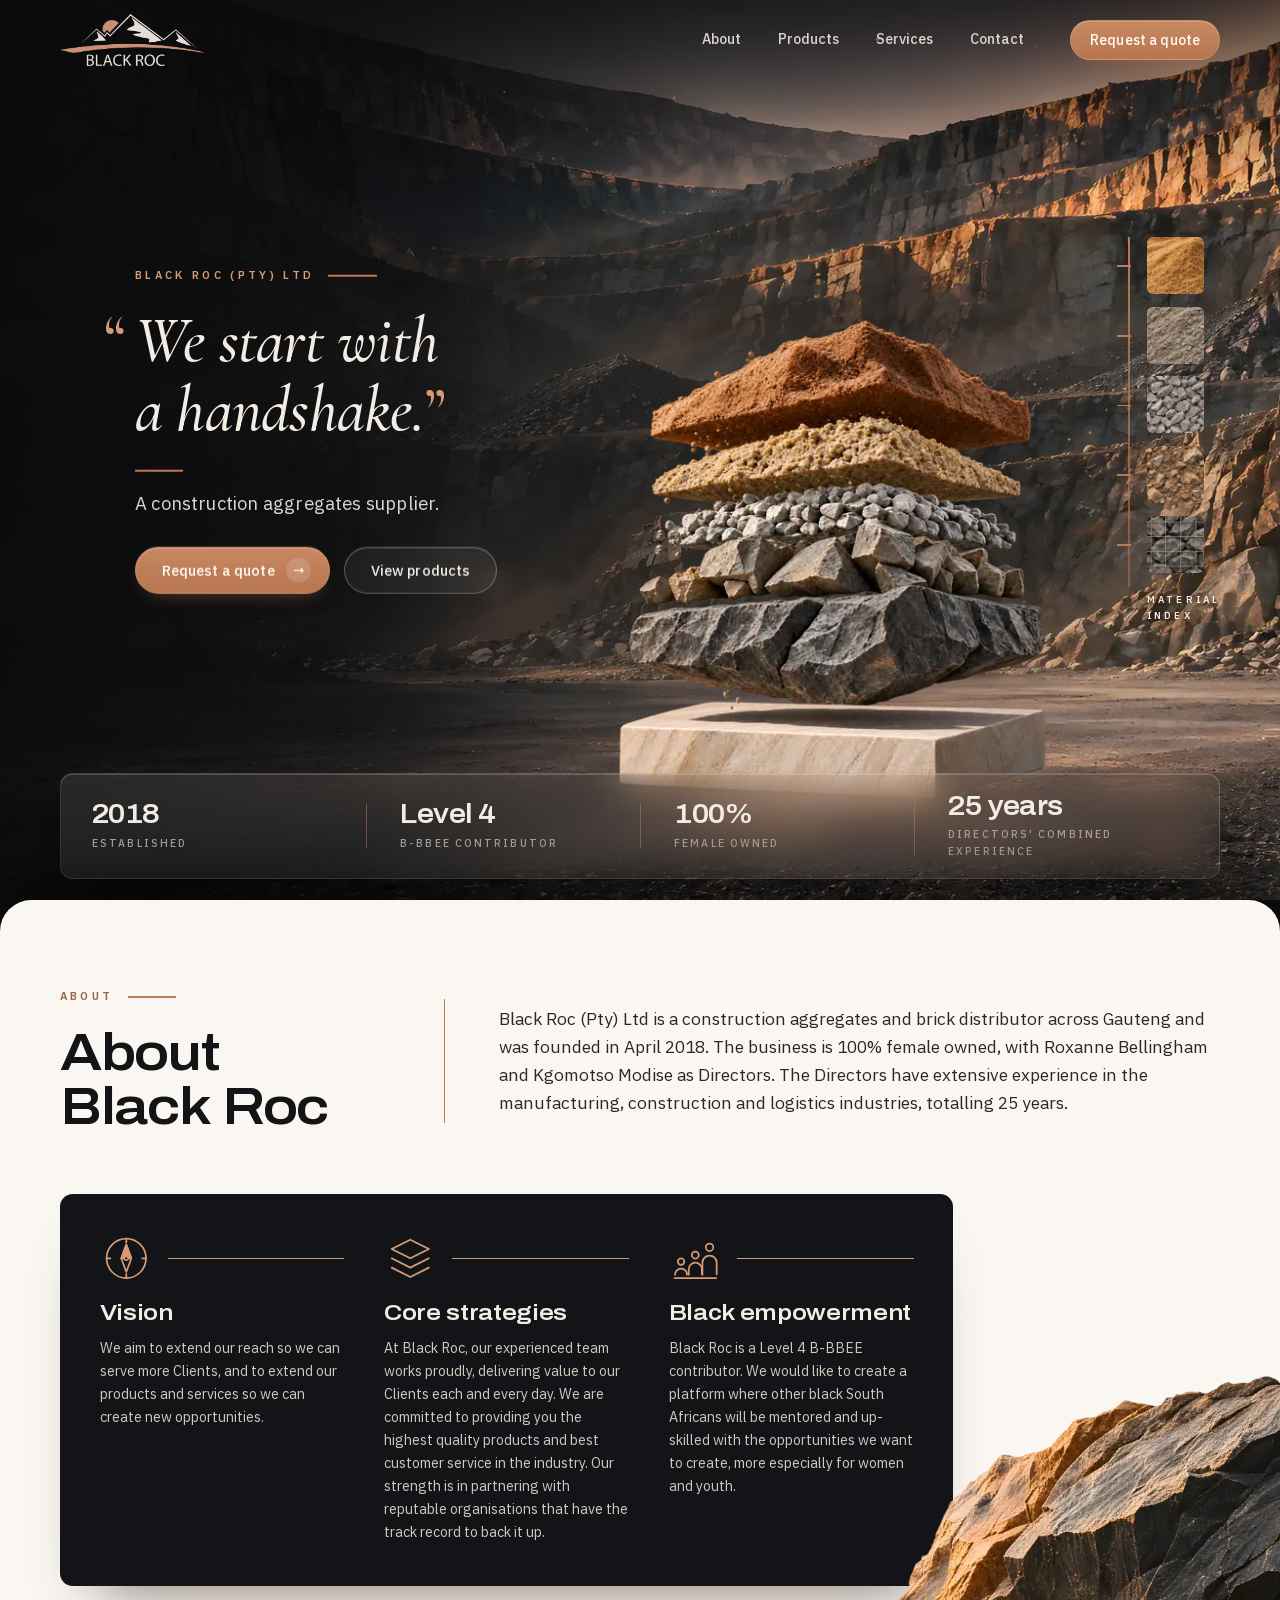
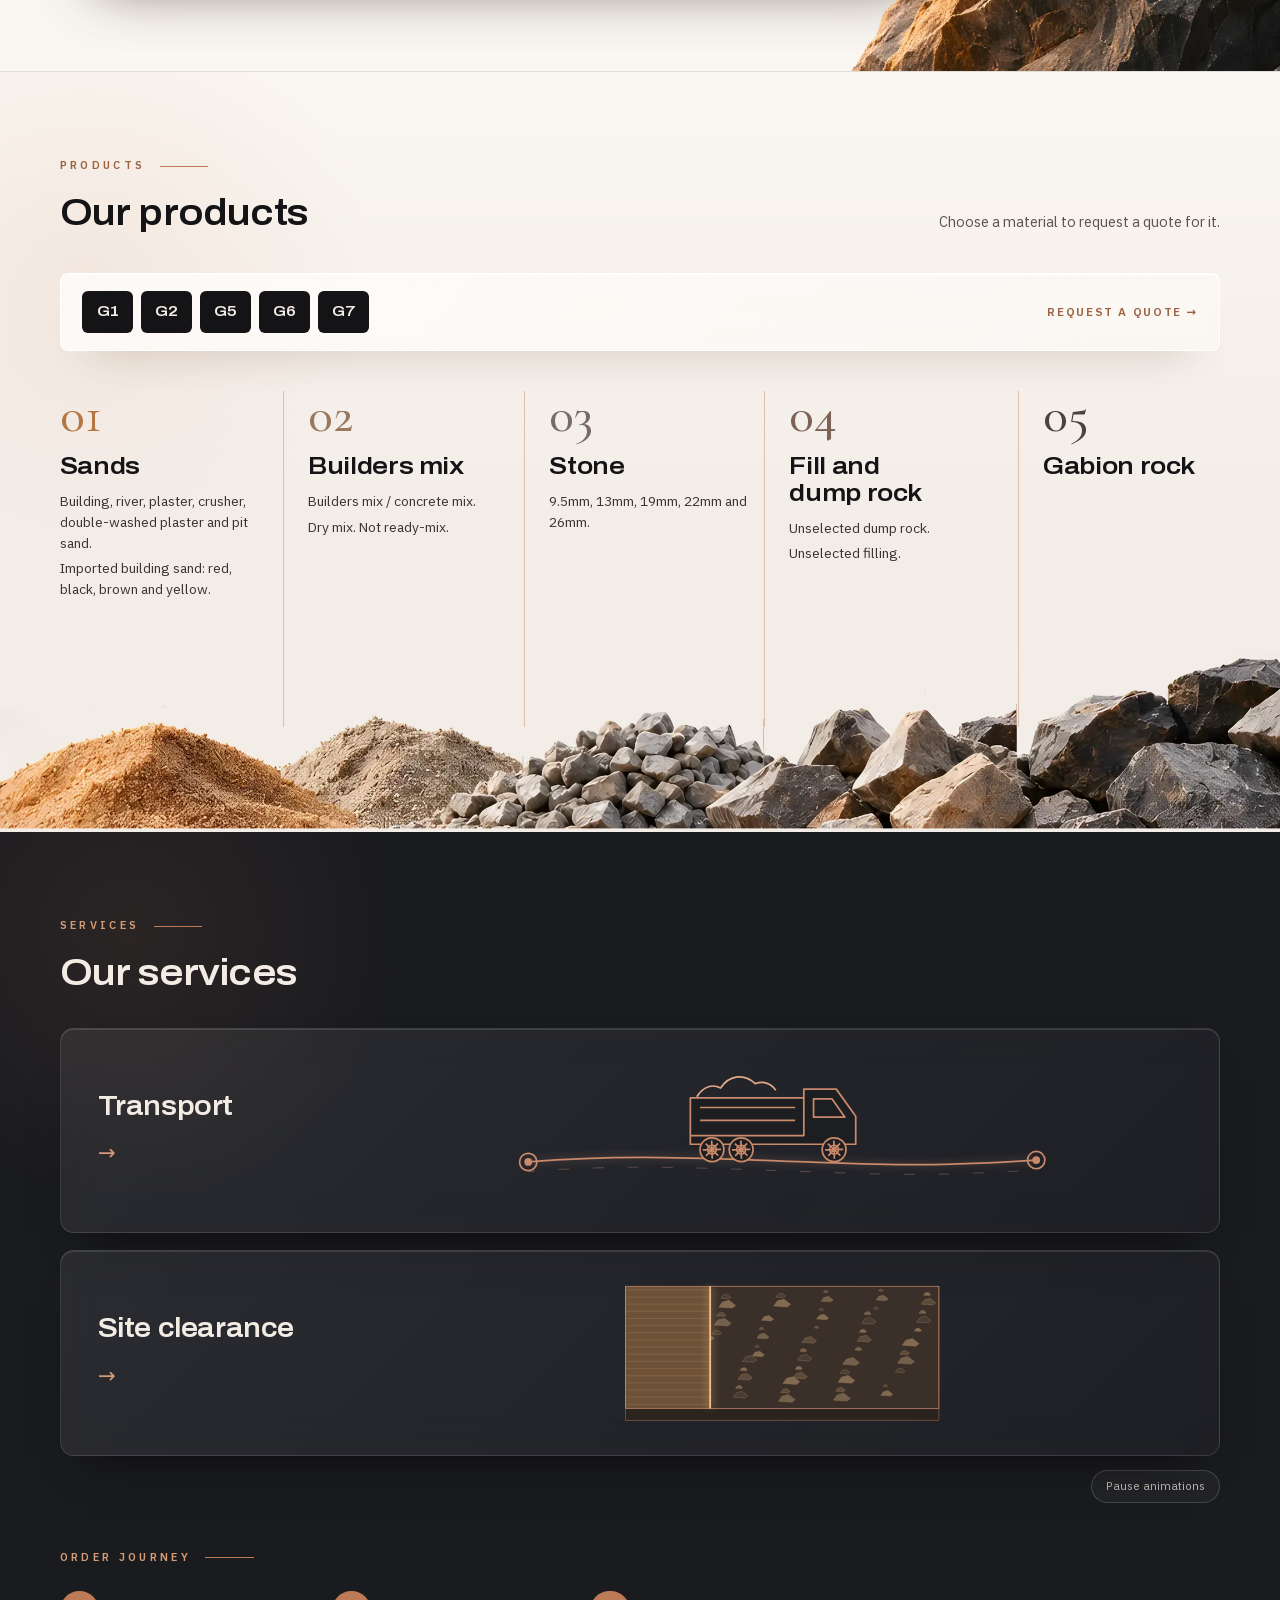
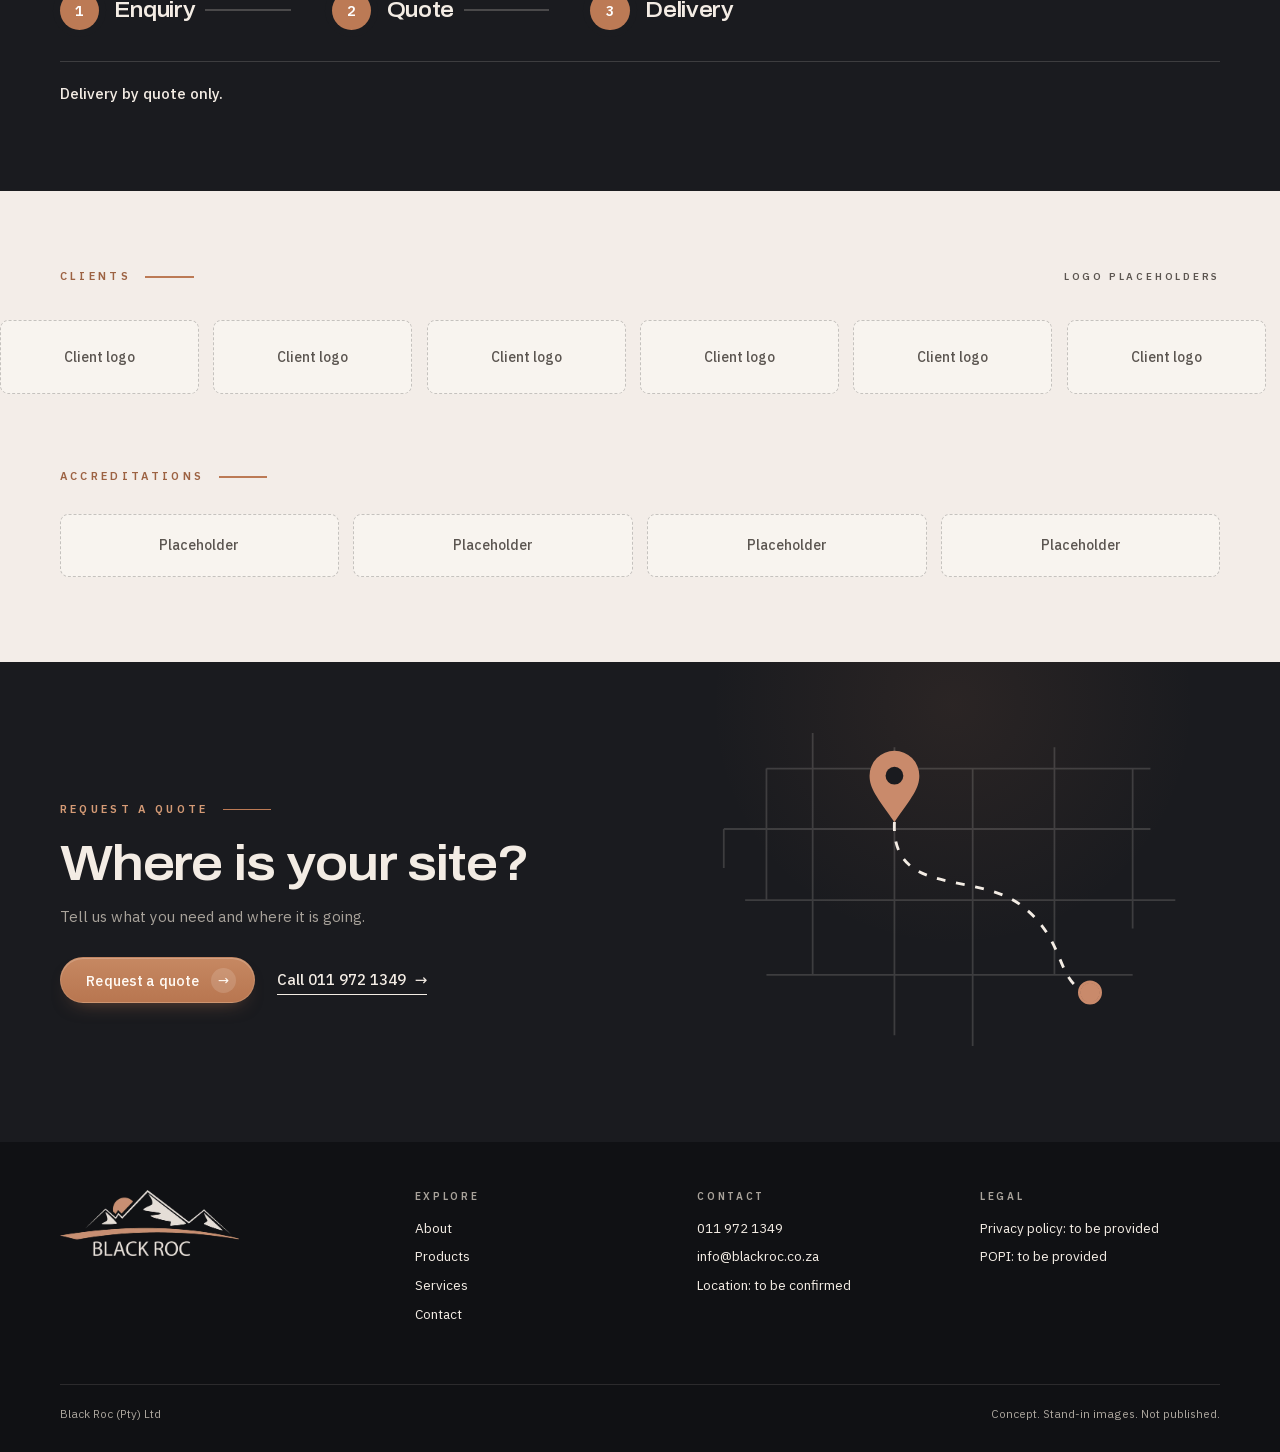
==== index.html @ d9e3c63e "Larger About rock on desktop, clear of the text; site clearance drawing sits level Co-Authored-By: C" ====
<!doctype html>
<html lang="en">
<head>
<meta charset="utf-8">
<meta name="viewport" content="width=device-width,initial-scale=1,viewport-fit=cover">
<meta name="robots" content="noindex, nofollow">
<meta name="theme-color" content="#131316">
<title>Black Roc | A construction aggregates supplier</title>
<meta name="description" content="Black Roc (Pty) Ltd is a construction aggregates and brick distributor across Gauteng: sands, builders mix, stone, fill, dump rock and gabion rock, with transport and site clearance.">
<link rel="icon" href="assets/logo/blackroc-logo.png">
<link rel="preload" href="assets/fonts/archivo-normal-latin.woff2" as="font" type="font/woff2" crossorigin><link rel="preload" href="assets/fonts/ibm-plex-sans-normal-latin.woff2" as="font" type="font/woff2" crossorigin><link rel="preload" href="assets/fonts/cormorant-garamond-italic-latin.woff2" as="font" type="font/woff2" crossorigin>
<script>if(/[?&]theme=light/.test(location.search))document.documentElement.classList.add("light");document.documentElement.classList.add("about-inv")</script>
<link rel="stylesheet" href="css/site.css?v=36">
</head>
<body>
<a class="skip" href="#main">Skip to content</a>
<header class="head">
  <a class="logo" href="index.html" aria-label="Black Roc, home"><img src="assets/logo/blackroc-logo-light-480.webp" alt="Black Roc" width="480" height="175"></a>
  <nav aria-label="Main">
    <a href="index.html#about">About</a><a href="index.html#products">Products</a><a href="index.html#services">Services</a><a href="contact.html">Contact</a>
    <a class="btn copper" href="contact.html"><span>Request a quote</span></a>
  </nav>
  <button class="burger" aria-label="Menu" aria-expanded="false"><i></i><i></i><i></i></button>
</header>
<nav class="sheet" aria-label="Menu">
  <div><a class="big" href="index.html"><em>01</em>Home</a><a class="big" href="index.html#about"><em>02</em>About</a><a class="big" href="index.html#products"><em>03</em>Products</a><a class="big" href="index.html#services"><em>04</em>Services</a><a class="big" href="contact.html"><em>05</em>Contact</a></div>
  <p>Black Roc (Pty) Ltd<br>011 972 1349<br>info@blackroc.co.za</p>
</nav>
<div class="dock">
  <a class="btn line" href="tel:0119721349"><svg viewBox="0 0 24 24" fill="currentColor" aria-hidden="true"><path d="M6.6 10.8a15 15 0 0 0 6.6 6.6l2.2-2.2a1 1 0 0 1 1-.25c1.1.37 2.3.57 3.6.57a1 1 0 0 1 1 1V20a1 1 0 0 1-1 1A17 17 0 0 1 3 4a1 1 0 0 1 1-1h3.5a1 1 0 0 1 1 1c0 1.25.2 2.45.57 3.57a1 1 0 0 1-.25 1z"/></svg><span>011 972 1349</span></a>
  <a class="btn copper" href="contact.html"><span>Request a quote</span></a>
</div>

<main id="main">
<section class="hero" id="top">
  <div class="stage"><div class="floor"></div></div><div class="beam"></div><canvas id="dust" aria-hidden="true"></canvas><div class="cover" aria-hidden="true"></div>
  <div class="copy">
    <div class="eyebrow">Black Roc (Pty) Ltd</div>
    <blockquote class="quote-line"><span class="q open" aria-hidden="true">“</span><span class="l"><span><span class="m-q" hidden>“</span>We start with</span></span><span class="l"><span>a handshake.<span class="q">”</span></span></span></blockquote>
    <div class="rule"></div>
    <h1>A construction aggregates supplier.</h1>
    <div class="cta"><a class="btn copper" href="contact.html"><span>Request a quote</span><span class="ar" aria-hidden="true">→</span></a><a class="btn line" href="#products"><span>View products</span></a></div>
  </div>
  <div class="art stk2" id="art" role="group" aria-label="Material stack (illustrative): hover or tap a layer">
    <img class="piece" data-k="1" src="assets/h2/01-sands.webp" srcset="assets/h2/01-sands-480.webp 480w, assets/h2/01-sands-720.webp 720w, assets/h2/01-sands.webp 1000w" sizes="(max-width:860px) 80vw, 37vw" width="1000" height="1168" fetchpriority="high" alt="" draggable="false" style="top:-5.4393%;--i:0">
    <img class="piece" data-k="2" src="assets/h2/02-builders-mix.webp" srcset="assets/h2/02-builders-mix-480.webp 480w, assets/h2/02-builders-mix-720.webp 720w, assets/h2/02-builders-mix.webp 1000w" sizes="(max-width:860px) 80vw, 37vw" width="1000" height="1168" fetchpriority="high" alt="" draggable="false" style="top:-6.6109%;--i:1">
    <img class="piece" data-k="3" src="assets/h2/03-stone.webp" srcset="assets/h2/03-stone-480.webp 480w, assets/h2/03-stone-720.webp 720w, assets/h2/03-stone.webp 1000w" sizes="(max-width:860px) 80vw, 37vw" width="1000" height="1168" fetchpriority="high" alt="" draggable="false" style="top:-7.4477%;--i:2">
    <img class="piece" data-k="4" src="assets/h2/04-fill-and-dump-rock.webp" srcset="assets/h2/04-fill-and-dump-rock-480.webp 480w, assets/h2/04-fill-and-dump-rock-720.webp 720w, assets/h2/04-fill-and-dump-rock.webp 1000w" sizes="(max-width:860px) 80vw, 37vw" width="1000" height="1168" fetchpriority="high" alt="" draggable="false" style="top:-10.7113%;--i:3">
    <img class="piece" data-k="5" src="assets/h2/05-gabion-rock.webp" srcset="assets/h2/05-gabion-rock-480.webp 480w, assets/h2/05-gabion-rock-720.webp 720w, assets/h2/05-gabion-rock.webp 1000w" sizes="(max-width:860px) 80vw, 37vw" width="1000" height="1328" fetchpriority="high" alt="" draggable="false" style="top:-22.8452%;--i:4">
    <img class="piece plinth" src="assets/h2/06-plinth-with-shadow.webp" srcset="assets/h2/06-plinth-with-shadow-480.webp 480w, assets/h2/06-plinth-with-shadow-720.webp 720w, assets/h2/06-plinth-with-shadow.webp 1000w" sizes="(max-width:860px) 80vw, 37vw" width="1000" height="1168" fetchpriority="high" alt="" draggable="false" style="top:-9.8745%">
    <button class="lyr" data-k="1" aria-label="Sands" style="top:0.5021%;height:27.9498%"></button>
    <button class="lyr" data-k="2" aria-label="Builders mix" style="top:20.3347%;height:18.0753%"></button>
    <button class="lyr" data-k="3" aria-label="Stone" style="top:34.0586%;height:14.3933%"></button>
    <button class="lyr" data-k="4" aria-label="Fill and dump rock" style="top:42.3431%;height:16.8201%"></button>
    <button class="lyr" data-k="5" aria-label="Gabion rock" style="top:55.0628%;height:26.6109%"></button>
  </div>
  <div class="index d-only" aria-label="Material index">
    <button data-k="1" style="background-image:url(assets/h/material-sands.webp)" aria-label="Sands"><i>01 Sands</i></button>
    <button data-k="2" style="background-image:url(assets/h/material-builders-mix.webp)" aria-label="Builders mix"><i>02 Builders mix</i></button>
    <button data-k="3" style="background-image:url(assets/h/material-stone.webp)" aria-label="Stone"><i>03 Stone</i></button>
    <button data-k="4" style="background-image:url(assets/h/material-fill-dump-rock.webp)" aria-label="Fill and dump rock"><i>04 Fill and dump rock</i></button>
    <button data-k="5" style="background-image:url(assets/h/material-gabion-rock.webp)" aria-label="Gabion rock"><i>05 Gabion rock</i></button>
    <p>Material<br>index</p>
  </div>
  <div class="m-index m-only">
    <p>Material index <span id="swname">Tap a material</span></p>
    <div class="sw">
      <button data-k="1" style="background-image:url(assets/h/material-sands.webp)" aria-label="Sands"></button><button data-k="2" style="background-image:url(assets/h/material-builders-mix.webp)" aria-label="Builders mix"></button><button data-k="3" style="background-image:url(assets/h/material-stone.webp)" aria-label="Stone"></button><button data-k="4" style="background-image:url(assets/h/material-fill-dump-rock.webp)" aria-label="Fill and dump rock"></button><button data-k="5" style="background-image:url(assets/h/material-gabion-rock.webp)" aria-label="Gabion rock"></button>
    </div>
  </div>
  <div class="m-cta m-only"><a class="btn copper" href="contact.html"><span>Request a quote</span><span class="ar" aria-hidden="true">→</span></a><a class="btn line" href="#products"><span>View products</span><span class="ar" aria-hidden="true">→</span></a></div>
  <div class="facts" aria-label="Key facts"><div class="wrap">
  <div><b data-n="2018">2018</b><small>Established</small></div>
  <div><b>Level 4</b><small>B-BBEE contributor</small></div>
  <div><b><span data-n="100">100</span>%</b><small>Female owned</small></div>
  <div><b><span data-n="25">25</span> years</b><small>Directors' combined experience</small></div>
</div></div>
</section>



<section class="about rv" id="about">
  <div class="wrap">
    <div class="top">
      <div><div class="eyebrow">About</div><h2 class="fx">About<br>Black Roc</h2></div>
      <p class="lead fx" style="--i:1">Black Roc (Pty) Ltd is a construction aggregates and brick distributor across Gauteng and was founded in April 2018. The business is 100% female owned, with Roxanne Bellingham and Kgomotso Modise as Directors. The Directors have extensive experience in the manufacturing, construction and logistics industries, totalling 25 years.</p>
    </div>
    <div class="panel">
      <article class="pillar fx" style="--i:2"><div class="pl-head"><svg class="ico" viewBox="0 0 48 48" aria-hidden="true"><circle pathLength="1" cx="24" cy="24" r="18"/><path pathLength="1" d="M24 6v3.5M24 38.5V42M6 24h3.5M38.5 24H42"/><g class="needle"><path pathLength="1" d="M24 11.5 28.6 24 24 36.5 19.4 24Z"/><path class="dot" d="M24 11.5 28.6 24H19.4Z"/></g><circle class="dot hub" cx="24" cy="24" r="1.7"/></svg><span class="ln"></span></div><h3>Vision</h3><p>We aim to extend our reach so we can serve more Clients, and to extend our products and services so we can create new opportunities.</p></article>
      <article class="pillar fx" style="--i:3"><div class="pl-head"><svg class="ico" viewBox="0 0 48 48" aria-hidden="true"><path class="f f1" pathLength="1" d="M24 7 41 15.5 24 24 7 15.5Z"/><path class="f f2" pathLength="1" d="M7 24 24 32.5 41 24"/><path class="f f3" pathLength="1" d="M7 32.5 24 41 41 32.5"/></svg><span class="ln"></span></div><h3>Core strategies</h3><p>At Black Roc, our experienced team works proudly, delivering value to our Clients each and every day. We are committed to providing you the highest quality products and best customer service in the industry. Our strength is in partnering with reputable organisations that have the track record to back it up.</p></article>
      <article class="pillar fx" style="--i:4"><div class="pl-head"><svg class="ico" viewBox="0 0 48 48" aria-hidden="true"><path pathLength="1" d="M5 42H43"/><g class="u u1"><circle pathLength="1" cx="11" cy="27" r="3"/><path pathLength="1" d="M5.5 39a5.5 5.5 0 0 1 11 0"/></g><g class="u u2"><circle pathLength="1" cx="24" cy="21" r="3.2"/><path pathLength="1" d="M18 39v-5a6 6 0 0 1 12 0v5"/></g><g class="u u3"><circle pathLength="1" cx="37" cy="14" r="3.4"/><path pathLength="1" d="M30.5 39V28a6.5 6.5 0 0 1 13 0v11"/></g></svg><span class="ln"></span></div><h3>Black empowerment</h3><p>Black Roc is a Level 4 B-BBEE contributor. We would like to create a platform where other black South Africans will be mentored and up-skilled with the opportunities we want to create, more especially for women and youth.</p></article>
    </div>
  </div>
  <img class="rock" src="assets/rock.webp?v=36" srcset="assets/rock-800.webp 800w, assets/rock.webp?v=36 1200w" sizes="(max-width:860px) 140vw, 37vw" width="1200" height="801" alt="Stand-in image: a split rock face" loading="lazy" decoding="async">
</section>

<section class="products rv" id="products">
  <div class="wrap sec-head"><div><div class="eyebrow">Products</div><h2 class="fx">Our products</h2></div><p class="fx" style="--i:1">Choose a material to request a quote for it.</p></div>
  <div class="wrap"><a class="grades fx" style="--i:2" href="contact.html?product=G1%2C%20G2%2C%20G5%2C%20G6%2C%20G7" aria-label="G1, G2, G5, G6, G7: request a quote">
    <span class="g-tiles"><b>G1</b><b>G2</b><b>G5</b><b>G6</b><b>G7</b></span>
    <span class="g-go">Request a quote <span class="ar" aria-hidden="true">→</span></span>
  </a></div>
  <div class="cols">
    <a class="col" href="contact.html?product=Sands"><span class="num fx" style="--i:0">01</span><h3 class="fx" style="--i:1">Sands</h3><ul class="fx" style="--i:2"><li>Building, river, plaster, crusher, double-washed plaster and pit sand.</li><li>Imported building sand: red, black, brown and yellow.</li></ul><span class="go">Request a quote <span aria-hidden="true">→</span></span><img class="pile m-only" src="assets/pile1.webp" alt="Stand-in image: sands" loading="lazy" decoding="async"></a>
    <a class="col" href="contact.html?product=Builders%20mix"><span class="num fx" style="--i:1">02</span><h3 class="fx" style="--i:2">Builders mix</h3><ul class="fx" style="--i:3"><li>Builders mix / concrete mix.</li><li>Dry mix. Not ready-mix.</li></ul><span class="go">Request a quote <span aria-hidden="true">→</span></span><img class="pile m-only" src="assets/pile2.webp" alt="Stand-in image: builders mix" loading="lazy" decoding="async"></a>
    <a class="col" href="contact.html?product=Stone"><span class="num fx" style="--i:2">03</span><h3 class="fx" style="--i:3">Stone</h3><ul class="fx" style="--i:4"><li>9.5mm, 13mm, 19mm, 22mm and 26mm.</li></ul><span class="go">Request a quote <span aria-hidden="true">→</span></span><img class="pile m-only" src="assets/pile3.webp" alt="Stand-in image: stone" loading="lazy" decoding="async"></a>
    <a class="col" href="contact.html?product=Fill%20and%20dump%20rock"><span class="num fx" style="--i:3">04</span><h3 class="fx" style="--i:4">Fill and<br>dump rock</h3><ul class="fx" style="--i:5"><li>Unselected dump rock.</li><li>Unselected filling.</li></ul><span class="go">Request a quote <span aria-hidden="true">→</span></span><img class="pile m-only" src="assets/pile4.webp" alt="Stand-in image: fill and dump rock" loading="lazy" decoding="async"></a>
    <a class="col" href="contact.html?product=Gabion%20rock"><span class="num fx" style="--i:4">05</span><h3 class="fx" style="--i:5">Gabion rock</h3><span class="go">Request a quote <span aria-hidden="true">→</span></span><img class="pile m-only" src="assets/pile5.webp" alt="Stand-in image: gabion rock" loading="lazy" decoding="async"></a>
  </div>
  <img class="piles d-only" src="assets/piles.webp" srcset="assets/piles-1200.webp 1200w, assets/piles.webp 2200w" sizes="100vw" width="2200" height="307" alt="Stand-in image: piles of sand, builders mix, stone and rock" loading="lazy" decoding="async">
</section>

<section class="svc rv on-dark" id="services"><div class="wrap">
  <div class="eyebrow">Services</div><h2 class="fx">Our services</h2>
  <div class="svc-rows">
    <a class="svc-row fx" style="--i:1" href="contact.html?product=Transport"><div class="sv-txt"><h3>Transport</h3><span class="ar" aria-hidden="true">→</span></div><svg class="sv-art tr" viewBox="0 112 500 130" role="img" aria-label="Illustration: a truck on a road"><path class="road" fill="none" stroke="currentColor" stroke-width="1.6"/><path class="marks" fill="none" stroke="currentColor" stroke-opacity=".35" stroke-dasharray="10 22" transform="translate(0 9)"/><g class="ends"><circle class="e1" r="8" fill="none" stroke="currentColor" stroke-width="1.6"/><circle class="e1d" r="3.6" fill="currentColor"/><circle class="e2" r="8" fill="none" stroke="currentColor" stroke-width="1.6"/><circle class="e2d" r="3.6" fill="currentColor"/></g><g class="truck" stroke="currentColor" stroke-width="1.6" stroke-linejoin="round"><path class="body" d="M-85 -23h105v-35h-105z M20 -23v-43h30l18 25v26H-85v-8 M29 -57h17l12 17H29z"/><path class="load" fill="none" d="M-79 -59c6 -9 14 -12 22 -8c8 -12 22 -14 32 -4c8 -3 15 0 19 6"/><path fill="none" d="M-76 -49H12M-76 -37H12"/><g transform="translate(-65,-10)"><g class="wheel"><circle class="body" r="11"/><circle r="4"/><path d="M-8 0H8M0 -8V8M-6 -6L6 6M-6 6L6 -6"/></g></g><g transform="translate(-38,-10)"><g class="wheel"><circle class="body" r="11"/><circle r="4"/><path d="M-8 0H8M0 -8V8M-6 -6L6 6M-6 6L6 -6"/></g></g><g transform="translate(48,-10)"><g class="wheel"><circle class="body" r="11"/><circle r="4"/><path d="M-8 0H8M0 -8V8M-6 -6L6 6M-6 6L6 -6"/></g></g></g></svg></a>
    <a class="svc-row fx" style="--i:2" href="contact.html?product=Site%20clearance"><div class="sv-txt"><h3>Site clearance</h3><span class="ar" aria-hidden="true">→</span></div><svg class="sv-art cl" viewBox="38 62 424 214" role="img" aria-label="Illustration: a rough plot being cleared to level ground"><defs><clipPath id="clr"><rect class="rv-rect" x="45" y="60" width="130" height="205"/></clipPath></defs><g transform="translate(250 160) scale(1 .78) translate(-250 -160)"><path class="slab" d="M45 265V285H455V265"/><rect class="rough" x="45" y="60" width="410" height="205"/><g class="debris"></g><g clip-path="url(#clr)"><rect class="clear" x="45" y="60" width="410" height="205"/><g class="rows"></g></g><rect class="edge" x="45" y="60" width="410" height="205"/><path class="sweep"/></g></svg></a>
  </div>
  <button class="anim-toggle fx" style="--i:3" type="button" aria-pressed="false">Pause animations</button>
  <div class="j-row">
    <div class="eyebrow">Order journey</div>
    <ol class="journey h"><li><i>1</i>Enquiry</li><li><i>2</i>Quote</li><li><i>3</i>Delivery</li></ol>
    <p class="byq"><b>Delivery by quote only.</b></p>
  </div>
</div></section>

<section class="partners rv" aria-label="Clients (placeholders)">
  <div class="wrap sec-head"><div><div class="eyebrow">Clients</div></div><span class="ph-note">Logo placeholders</span></div>
  <div class="rail" id="rail"></div>
</section>
<section class="accr rv" aria-label="Accreditations (placeholders)"><div class="wrap">
  <div class="eyebrow">Accreditations</div>
  <div class="tiles"><span>Placeholder</span><span>Placeholder</span><span>Placeholder</span><span>Placeholder</span></div>
</div></section>

<section class="close rv on-dark"><div class="wrap">
  <div>
    <div class="eyebrow">Request a quote</div>
    <h2 class="fx">Where is your site?</h2>
    <p class="fx" style="--i:1">Tell us what you need and where it is going.</p>
    <div class="row fx" style="--i:2"><a class="btn copper" href="contact.html"><span>Request a quote</span><span class="ar" aria-hidden="true">→</span></a><a class="link" href="tel:0119721349">Call 011 972 1349 <span class="ar" aria-hidden="true">→</span></a></div>
  </div>
  <div class="map run d-only"><svg viewBox="0 0 264 190" aria-hidden="true">
      <defs><mask id="mk"><path class="mask" pathLength="1" d="M106 50 C104 92 150 78 176 96 C204 116 196 142 216 146"/></mask></defs>
      <path class="g" d="M34 20 H250 M10 54 H250 M22 94 H264 M34 136 H240 M60 0 V136 M106 8 V170 M150 20 V176 M196 8 V136 M240 20 V110 M34 20 V94 M10 54 V76"/>
      <path class="route" mask="url(#mk)" d="M106 50 C104 92 150 78 176 96 C204 116 196 142 216 146"/>
      <g class="pin"><path d="M106 50 C96 36 92 31 92 24 a14 14 0 0 1 28 0 C120 31 116 36 106 50 Z" fill="#c98a6b"/><circle cx="106" cy="24" r="5" fill="#1a1b1f"/></g>
      <circle class="ring" cx="216" cy="146" r="6" fill="none" stroke="#c98a6b" stroke-width="1.5"/><circle class="dot" cx="216" cy="146" r="5.5" fill="#c98a6b"/>
    </svg></div>
</div></section>
</main>
<footer>
  <div class="wrap">
    <div class="brand"><a class="logo" href="index.html" aria-label="Black Roc"><img src="assets/logo/blackroc-logo-light-480.webp" alt="Black Roc" width="480" height="175"></a></div>
    <div><h4>Explore</h4><ul><li><a href="index.html#about">About</a></li><li><a href="index.html#products">Products</a></li><li><a href="index.html#services">Services</a></li><li><a href="contact.html">Contact</a></li></ul></div>
    <div><h4>Contact</h4><ul><li><a href="tel:0119721349">011 972 1349</a></li><li><a href="mailto:info@blackroc.co.za">info@blackroc.co.za</a></li><li>Location: to be confirmed</li></ul></div>
    <div><h4>Legal</h4><ul><li>Privacy policy: to be provided</li><li>POPI: to be provided</li></ul></div>
    <div class="base"><span>Black Roc (Pty) Ltd</span><span>Concept. Stand-in images. Not published.</span></div>
  </div>
</footer>
<script src="js/site.js?v=36"></script>
<script src="js/services.js?v=36"></script>
</body>
</html>
---- css/site.css ----
@font-face {
  font-family: 'Archivo';
  font-style: normal;
  font-weight: 400 700;
  font-stretch: 100% 112%;
  font-display: swap;
  src: url(../assets/fonts/archivo-normal-latin-ext.woff2) format('woff2');
  unicode-range: U+0100-02BA, U+02BD-02C5, U+02C7-02CC, U+02CE-02D7, U+02DD-02FF, U+0304, U+0308, U+0329, U+1D00-1DBF, U+1E00-1E9F, U+1EF2-1EFF, U+2020, U+20A0-20AB, U+20AD-20C4, U+2113, U+2C60-2C7F, U+A720-A7FF;
}
@font-face {
  font-family: 'Archivo';
  font-style: normal;
  font-weight: 400 700;
  font-stretch: 100% 112%;
  font-display: swap;
  src: url(../assets/fonts/archivo-normal-latin.woff2) format('woff2');
  unicode-range: U+0000-00FF, U+0131, U+0152-0153, U+02BB-02BC, U+02C6, U+02DA, U+02DC, U+0304, U+0308, U+0329, U+2000-206F, U+20AC, U+2122, U+2191, U+2193, U+2212, U+2215, U+FEFF, U+FFFD;
}
@font-face {
  font-family: 'Cormorant Garamond';
  font-style: italic;
  font-weight: 500;
  font-display: swap;
  src: url(../assets/fonts/cormorant-garamond-italic-latin-ext.woff2) format('woff2');
  unicode-range: U+0100-02BA, U+02BD-02C5, U+02C7-02CC, U+02CE-02D7, U+02DD-02FF, U+0304, U+0308, U+0329, U+1D00-1DBF, U+1E00-1E9F, U+1EF2-1EFF, U+2020, U+20A0-20AB, U+20AD-20C4, U+2113, U+2C60-2C7F, U+A720-A7FF;
}
@font-face {
  font-family: 'Cormorant Garamond';
  font-style: italic;
  font-weight: 500;
  font-display: swap;
  src: url(../assets/fonts/cormorant-garamond-italic-latin.woff2) format('woff2');
  unicode-range: U+0000-00FF, U+0131, U+0152-0153, U+02BB-02BC, U+02C6, U+02DA, U+02DC, U+0304, U+0308, U+0329, U+2000-206F, U+20AC, U+2122, U+2191, U+2193, U+2212, U+2215, U+FEFF, U+FFFD;
}
@font-face {
  font-family: 'Cormorant Garamond';
  font-style: normal;
  font-weight: 500;
  font-display: swap;
  src: url(../assets/fonts/cormorant-garamond-normal-latin-ext.woff2) format('woff2');
  unicode-range: U+0100-02BA, U+02BD-02C5, U+02C7-02CC, U+02CE-02D7, U+02DD-02FF, U+0304, U+0308, U+0329, U+1D00-1DBF, U+1E00-1E9F, U+1EF2-1EFF, U+2020, U+20A0-20AB, U+20AD-20C4, U+2113, U+2C60-2C7F, U+A720-A7FF;
}
@font-face {
  font-family: 'Cormorant Garamond';
  font-style: normal;
  font-weight: 500;
  font-display: swap;
  src: url(../assets/fonts/cormorant-garamond-normal-latin.woff2) format('woff2');
  unicode-range: U+0000-00FF, U+0131, U+0152-0153, U+02BB-02BC, U+02C6, U+02DA, U+02DC, U+0304, U+0308, U+0329, U+2000-206F, U+20AC, U+2122, U+2191, U+2193, U+2212, U+2215, U+FEFF, U+FFFD;
}
@font-face {
  font-family: 'IBM Plex Sans';
  font-style: normal;
  font-weight: 400;
  font-stretch: 100%;
  font-display: swap;
  src: url(../assets/fonts/ibm-plex-sans-normal-latin-ext.woff2) format('woff2');
  unicode-range: U+0100-02BA, U+02BD-02C5, U+02C7-02CC, U+02CE-02D7, U+02DD-02FF, U+0304, U+0308, U+0329, U+1D00-1DBF, U+1E00-1E9F, U+1EF2-1EFF, U+2020, U+20A0-20AB, U+20AD-20C4, U+2113, U+2C60-2C7F, U+A720-A7FF;
}
@font-face {
  font-family: 'IBM Plex Sans';
  font-style: normal;
  font-weight: 400;
  font-stretch: 100%;
  font-display: swap;
  src: url(../assets/fonts/ibm-plex-sans-normal-latin.woff2) format('woff2');
  unicode-range: U+0000-00FF, U+0131, U+0152-0153, U+02BB-02BC, U+02C6, U+02DA, U+02DC, U+0304, U+0308, U+0329, U+2000-206F, U+20AC, U+2122, U+2191, U+2193, U+2212, U+2215, U+FEFF, U+FFFD;
}
@font-face {
  font-family: 'IBM Plex Sans';
  font-style: normal;
  font-weight: 500;
  font-stretch: 100%;
  font-display: swap;
  src: url(../assets/fonts/ibm-plex-sans-normal-latin-ext.woff2) format('woff2');
  unicode-range: U+0100-02BA, U+02BD-02C5, U+02C7-02CC, U+02CE-02D7, U+02DD-02FF, U+0304, U+0308, U+0329, U+1D00-1DBF, U+1E00-1E9F, U+1EF2-1EFF, U+2020, U+20A0-20AB, U+20AD-20C4, U+2113, U+2C60-2C7F, U+A720-A7FF;
}
@font-face {
  font-family: 'IBM Plex Sans';
  font-style: normal;
  font-weight: 500;
  font-stretch: 100%;
  font-display: swap;
  src: url(../assets/fonts/ibm-plex-sans-normal-latin.woff2) format('woff2');
  unicode-range: U+0000-00FF, U+0131, U+0152-0153, U+02BB-02BC, U+02C6, U+02DA, U+02DC, U+0304, U+0308, U+0329, U+2000-206F, U+20AC, U+2122, U+2191, U+2193, U+2212, U+2215, U+FEFF, U+FFFD;
}
@font-face {
  font-family: 'IBM Plex Sans';
  font-style: normal;
  font-weight: 600;
  font-stretch: 100%;
  font-display: swap;
  src: url(../assets/fonts/ibm-plex-sans-normal-latin-ext.woff2) format('woff2');
  unicode-range: U+0100-02BA, U+02BD-02C5, U+02C7-02CC, U+02CE-02D7, U+02DD-02FF, U+0304, U+0308, U+0329, U+1D00-1DBF, U+1E00-1E9F, U+1EF2-1EFF, U+2020, U+20A0-20AB, U+20AD-20C4, U+2113, U+2C60-2C7F, U+A720-A7FF;
}
@font-face {
  font-family: 'IBM Plex Sans';
  font-style: normal;
  font-weight: 600;
  font-stretch: 100%;
  font-display: swap;
  src: url(../assets/fonts/ibm-plex-sans-normal-latin.woff2) format('woff2');
  unicode-range: U+0000-00FF, U+0131, U+0152-0153, U+02BB-02BC, U+02C6, U+02DA, U+02DC, U+0304, U+0308, U+0329, U+2000-206F, U+20AC, U+2122, U+2191, U+2193, U+2212, U+2215, U+FEFF, U+FFFD;
}
/* Black Roc site styles. Desktop: 1rem = 16px at a 1440px window and scales with it.
   Mobile (860px and under) is its own composition further down. */
:root{
  --ink:#141416; --hero:#19191b; --strip:#0c0e10; --dark:#1a1b1f; --dark2:#141518;
  --cream:#f3ede8; --cream2:#f8f4ef; --cream3:#edeae6; --paper:#f3ece4; --mute:#5b5550; --mute-d:#a9a39b;
  --copper:#bc7a55; --copper-l:#d59b76; --copper-d:#9c6242;
  --r:.6rem; --r-s:.42rem;
  --ease:cubic-bezier(.22,1,.36,1);
  --head:"Archivo","IBM Plex Sans",system-ui,sans-serif;
  --body:"IBM Plex Sans",system-ui,sans-serif;
  --serif:"Cormorant Garamond",Georgia,serif;
  --pad:4.2rem;
}
*{box-sizing:border-box;margin:0;padding:0;-webkit-tap-highlight-color:transparent}
html{font-size:clamp(11.5px,1.1111vw,19px)}
body{font-family:var(--body);font-size:1.06rem;line-height:1.6;background:var(--strip);color:var(--ink);-webkit-font-smoothing:antialiased;overflow-x:hidden}
a{color:inherit;text-decoration:none}
button{font:inherit;color:inherit;cursor:pointer}
img{max-width:100%}
section{position:relative;scroll-margin-top:4.4rem}
:focus-visible{outline:2px solid var(--copper-l);outline-offset:3px;border-radius:4px}
.skip{position:absolute;left:-999px}.skip:focus{left:1rem;top:1rem;z-index:99;background:#fff;padding:.6rem 1rem;border-radius:var(--r-s)}
.wrap{max-width:90rem;margin:0 auto;padding:0 var(--pad);position:relative}
.m-only{display:none!important}

h1,h2,h3{font-family:var(--head);font-stretch:112%;font-weight:600;letter-spacing:-.022em;line-height:1.08}
h2{font-size:2.6rem}
h3{font-size:1.55rem;letter-spacing:-.015em}
.eyebrow{font-family:var(--body);font-size:.78rem;font-weight:600;letter-spacing:.3em;text-transform:uppercase;display:flex;align-items:center;gap:1rem;color:var(--copper-d)}
.eyebrow::after{content:"";width:3.4rem;height:1.5px;background:var(--copper);transform-origin:left;transition:transform 1.1s var(--ease) .15s}
.on-dark .eyebrow,.eyebrow.on-dark{color:var(--copper-l)}
.rv .eyebrow::after{transform:scaleX(0)}
.lead{font-size:1.2rem;line-height:1.62;color:#2b2725}
.on-dark{color:var(--paper)}

/* ---------- buttons ---------- */
.btn{display:inline-flex;align-items:center;justify-content:center;gap:.8rem;height:3.15rem;padding:0 1.65rem;border:0;border-radius:var(--r);font-family:var(--body);font-weight:500;font-size:1.02rem;letter-spacing:.005em;position:relative;overflow:hidden;isolation:isolate;transition:color .45s var(--ease),transform .35s var(--ease),box-shadow .45s var(--ease)}
.btn::before{content:"";position:absolute;inset:0;z-index:-1;border-radius:inherit;transform:translateY(102%);transition:transform .55s var(--ease)}
.btn:focus-visible::before{transform:none}

.btn:active{transform:translateY(0) scale(.975);transition-duration:.12s}
.btn .ar{display:inline-block;transition:transform .5s var(--ease)}
.btn:focus-visible .ar{transform:translateX(.3rem)}
.btn.copper{background:var(--copper);color:#fff8f0;box-shadow:0 .5rem 1.4rem -.7rem rgba(188,122,85,.9)}
.btn.copper::before{background:var(--copper-l)}

.btn.line{box-shadow:inset 0 0 0 1.5px rgba(243,236,228,.75);color:var(--paper)}
.btn.line::before{background:var(--paper)}
.btn.line:focus-visible{color:var(--ink)}
.btn.ink{background:var(--ink);color:var(--paper)}.btn.ink::before{background:var(--copper-d)}
.link{display:inline-flex;align-items:center;gap:.6rem;font-weight:500;position:relative;padding:.2rem 0}
.link::after{content:"";position:absolute;left:0;right:0;bottom:0;height:1.5px;background:currentColor;transform-origin:left;transition:transform .5s var(--ease)}

.link .ar{transition:transform .5s var(--ease)}

/* ---------- header ---------- */
.head{position:fixed;left:0;right:0;top:0;z-index:50;height:5.6rem;display:flex;align-items:center;justify-content:space-between;padding:0 var(--pad);color:var(--paper);transition:height .5s var(--ease),background .5s,box-shadow .5s}
.head.solid{height:4.3rem;background:rgba(14,15,17,.86);backdrop-filter:blur(14px);-webkit-backdrop-filter:blur(14px);box-shadow:0 1px 0 rgba(255,255,255,.07)}
.head .logo img{display:block;height:3.7rem;width:auto;transition:height .5s var(--ease)}
.head.solid .logo img{height:2.85rem}
.head nav{display:flex;align-items:center;gap:2.6rem;font-weight:500;font-size:1rem}
.head nav a:not(.btn){position:relative;padding:.4rem 0;opacity:.88;transition:opacity .3s}
.head nav a:not(.btn)::after{content:"";position:absolute;left:0;right:0;bottom:0;height:1.5px;background:var(--copper-l);transform:scaleX(0);transform-origin:left;transition:transform .5s var(--ease)}
.head nav a[aria-current]{opacity:1}
.head nav a[aria-current]::after{transform:none}
.head nav .btn{height:2.7rem;padding:0 1.35rem;font-size:.98rem;margin-left:.6rem}
.burger,.sheet,.dock{display:none}

/* ---------- hero ---------- */
.hero{height:max(43rem,calc(100svh - 7.9rem));color:var(--paper);overflow:hidden;background:
  radial-gradient(30rem 22rem at 58% 60%,rgba(46,41,39,.55),transparent 72%),
  linear-gradient(180deg,#131316 0%,#1b1a1c 55%,#222021 100%)}
.beam{position:absolute;left:-10rem;top:-14rem;width:60rem;height:44rem;background:conic-gradient(from 118deg at 0 0,transparent 0deg,rgba(255,236,214,.09) 9deg,transparent 17deg,rgba(255,236,214,.06) 24deg,transparent 34deg);filter:blur(1.2rem);animation:beam 9s ease-in-out infinite alternate;pointer-events:none}
@keyframes beam{to{opacity:.55;transform:rotate(2deg)}}
.floor{position:absolute;left:0;right:0;bottom:0;height:5.6rem;background:linear-gradient(180deg,rgba(74,66,61,0),rgba(70,62,57,.5) 20%,rgba(52,47,44,.72));border-top:1px solid rgba(255,235,215,.06)}
#dust{position:absolute;inset:0;width:100%;height:100%;pointer-events:none}
.copy{position:absolute;left:var(--pad);top:calc(50% + 1.6rem);transform:translateY(-50%);z-index:3;max-width:31rem}
.copy .eyebrow{color:var(--copper-l);opacity:0;animation:fade 1s .2s forwards}
.quote-line{margin:1.7rem 0 0;font-family:var(--serif);font-style:italic;font-weight:500;font-size:4.5rem;line-height:1;letter-spacing:-.012em;color:var(--paper);position:relative}
.quote-line .l{display:block;overflow:hidden;padding:.08em .12em .16em 0;margin:-.08em 0 -.16em}
.quote-line .l>span{display:block;transform:translateY(115%);animation:up 1.15s var(--ease) .3s forwards}
.quote-line .l:nth-child(2)>span{animation-delay:.42s}
.quote-line .q{color:var(--copper-l);font-style:normal}
.quote-line .q.open{position:absolute;left:-.48em;top:.02em;opacity:0;animation:fade .9s .9s forwards}
@keyframes up{to{transform:none}}@keyframes fade{to{opacity:1}}
.copy .rule{width:3.4rem;height:1.5px;background:var(--copper);margin:2rem 0 1.25rem;transform-origin:left;transform:scaleX(0);animation:grow 1s var(--ease) 1s forwards}
@keyframes grow{to{transform:none}}
.copy h1{font-family:var(--body);font-stretch:100%;font-weight:400;font-size:1.3rem;letter-spacing:.01em;line-height:1.5;color:#ddd6ce;opacity:0;animation:fade 1s 1.05s forwards}
.cta{display:flex;gap:1rem;margin-top:2.1rem;opacity:0;animation:fade 1s 1.2s forwards}

/* levitating strata: one image shown as six bands so each layer can move */
.art{position:absolute;left:35.6rem;bottom:0;width:43.95rem;aspect-ratio:500/405;z-index:2;mix-blend-mode:lighten;transition:transform .9s var(--ease)}
.band{position:absolute;inset:0;clip-path:inset(var(--a) 0 var(--b) 0);opacity:0;animation:settle 1.3s var(--ease) forwards,float 5.5s ease-in-out infinite alternate;animation-delay:var(--d),calc(var(--d) + 1.3s);transition:filter .5s}
.band i{position:absolute;inset:0;background:url(../assets/hero-art.webp?v=3) 0 0/100% 100% no-repeat;transition:transform .6s var(--ease)}
.band[data-k]{cursor:pointer}
.band.shake i{animation:shake .62s cubic-bezier(.36,.07,.19,.97) both}
@keyframes shake{0%{transform:none}14%{transform:translate(-.2rem,.05rem) rotate(-.45deg)}30%{transform:translate(.19rem,-.06rem) rotate(.4deg)}46%{transform:translate(-.14rem,.03rem) rotate(-.28deg)}62%{transform:translate(.1rem,-.02rem) rotate(.18deg)}80%{transform:translate(-.05rem,0) rotate(-.08deg)}100%{transform:translateY(-.16rem)}}
@keyframes settle{from{opacity:0;transform:translateY(var(--from))}to{opacity:1;transform:none}}
@keyframes float{from{transform:none}to{transform:translateY(var(--f))}}
.b1{--a:0%;--b:72%;--f:-.62rem;--from:-3.2rem;--d:1.15s;z-index:1}
.b2{--a:26.8%;--b:55.5%;--f:-.5rem;--from:-2.6rem;--d:.95s;z-index:2}
.b3{--a:43.3%;--b:45%;--f:-.38rem;--from:-2rem;--d:.75s;z-index:3}
.b4{--a:53.9%;--b:29.6%;--f:-.26rem;--from:-1.5rem;--d:.55s;z-index:4}
.b5{--a:69.2%;--b:12.8%;--f:-.14rem;--from:-1rem;--d:.35s;z-index:5}
.b6{--a:86%;--b:0%;--f:0rem;--from:1rem;--d:.1s;z-index:6}
.art.hl .band{filter:brightness(.74) saturate(.85)}
.art.hl .band.b6,.art.hl .band.lit{filter:brightness(1.1)}

.index{position:absolute;right:var(--pad);top:calc(50% - 12.4rem);z-index:4;opacity:0;animation:fade 1s 1.6s forwards;padding-left:1.35rem}
.index::before{content:"";position:absolute;left:0;top:0;width:1.5px;height:24.6rem;background:linear-gradient(var(--copper),rgba(188,122,85,.45))}
.index button{display:block;position:relative;width:4rem;height:4rem;margin-bottom:.9rem;border:0;border-radius:var(--r-s);background:#222 center/cover;transition:transform .5s var(--ease),box-shadow .4s}
.index button::before{content:"";position:absolute;left:-2.1rem;top:50%;width:.95rem;height:1.5px;background:var(--copper);transition:width .4s var(--ease)}
.index button:focus-visible,.index button.lit{transform:translateX(.3rem);box-shadow:0 0 0 2px var(--copper-l)}
.index button i{position:absolute;right:calc(100% + 2.5rem);top:50%;transform:translate(.6rem,-50%);white-space:nowrap;font-style:normal;font-size:.86rem;font-weight:500;letter-spacing:.04em;background:rgba(12,14,16,.9);padding:.42rem .8rem;border-radius:var(--r-s);opacity:0;pointer-events:none;transition:opacity .35s,transform .45s var(--ease)}
.index button:focus-visible i,.index button.lit i{opacity:1;transform:translate(0,-50%)}
.index p{margin-top:1.4rem;font-size:.68rem;font-weight:600;letter-spacing:.32em;line-height:1.6;text-transform:uppercase;color:var(--paper);text-shadow:0 1px 6px rgba(0,0,0,.8)}

/* ---------- facts ---------- */
.facts{background:var(--strip);color:var(--paper)}
.facts .wrap{display:grid;grid-template-columns:repeat(4,1fr);align-items:center;min-height:7.9rem;padding-top:1.6rem;padding-bottom:1.6rem}
.facts .wrap>div{padding-left:2.4rem;position:relative}
.facts .wrap>div:first-child{padding-left:0}
.facts .wrap>div+div::before{content:"";position:absolute;left:0;top:.25rem;bottom:.25rem;width:1px;background:rgba(188,122,85,.55)}
.facts b{display:block;font-family:var(--head);font-stretch:112%;font-weight:600;font-size:2.15rem;line-height:1.1;letter-spacing:-.02em;font-variant-numeric:tabular-nums}
.facts small{display:block;font-size:.74rem;font-weight:500;letter-spacing:.2em;text-transform:uppercase;color:var(--mute-d);margin-top:.35rem}

/* ---------- about ---------- */
.about{background:var(--cream);padding:6.4rem 0 0;overflow:hidden}
.about .top{display:grid;grid-template-columns:27rem 1fr;gap:5rem;align-items:start}
.about h2{margin-top:1.3rem}
.about .lead{max-width:41rem}
.pillars{display:grid;grid-template-columns:repeat(3,1fr);gap:1.4rem;margin-top:4.2rem;padding-bottom:6rem;position:relative;z-index:2;max-width:64rem}
.pillar{background:var(--cream2);border:1px solid rgba(20,20,22,.09);border-radius:var(--r);padding:1.9rem 1.8rem 2rem;transition:transform .6s var(--ease),box-shadow .6s var(--ease),border-color .4s}

.pillar .n{font-family:var(--serif);font-size:1.5rem;color:var(--copper);line-height:1}
.pillar h3{margin:.9rem 0 .7rem}
.pillar p{font-size:1rem;line-height:1.62;color:#3a3532}
.about .rock{position:absolute;right:0;bottom:0;width:25rem;display:block;pointer-events:none;transition:transform 1.5s var(--ease),opacity 1.2s}
.rv .rock{transform:translateX(3rem);opacity:0}

/* ---------- products ---------- */
.products{background:linear-gradient(180deg,#faf6f1,var(--cream) 60%);padding:6rem 0 0;border-top:1px solid rgba(20,20,22,.07)}
.sec-head{display:flex;justify-content:space-between;align-items:flex-end;gap:3rem}
.sec-head h2{margin-top:1.3rem}
.sec-head p{max-width:27rem;color:var(--mute);font-size:1.02rem}
.cols{display:grid;grid-template-columns:226fr 193fr 192fr 203fr 210fr;margin-top:3.4rem;padding-bottom:14rem}
.col{position:relative;padding:.4rem 1rem 0 1.8rem;text-align:left;display:flex;flex-direction:column;align-items:flex-start;border-radius:var(--r);transition:background .5s}
.col:first-child{padding-left:var(--pad)}
.col+.col::before{content:"";position:absolute;left:0;top:.4rem;bottom:-6.6rem;width:1px;background:rgba(188,122,85,.4);transform-origin:top;transition:transform 1.2s var(--ease)}
.rv .col+.col::before{transform:scaleY(0)}
.col:focus-visible{background:linear-gradient(180deg,rgba(188,122,85,.1),transparent 70%)}
.num{font-family:var(--serif);font-weight:500;font-size:3.5rem;line-height:1;color:var(--copper);transition:transform .6s var(--ease)}

.col h3{font-size:1.72rem;margin:.9rem 0 .75rem;line-height:1.1}
.col ul{list-style:none;font-size:.98rem;line-height:1.5;color:#3a3532}
.col li+li{margin-top:.35rem}
.col .go{margin-top:1rem;font-size:.82rem;font-weight:600;letter-spacing:.14em;text-transform:uppercase;color:var(--copper-d);opacity:0;transform:translateX(-.5rem);transition:opacity .4s,transform .5s var(--ease)}
.col:focus-visible .go{opacity:1;transform:none}
.piles{position:absolute;left:0;right:0;bottom:0;width:100%;display:block;pointer-events:none;z-index:2;transition:transform 1.4s var(--ease),opacity 1.2s}
.rv .piles{transform:translateY(2.2rem);opacity:0}

.grades{display:flex;align-items:center;gap:1.6rem;margin-top:2.8rem;padding:1.15rem 1.5rem;border:1px solid rgba(20,20,22,.1);border-radius:var(--r);background:var(--cream2);transition:transform .6s var(--ease),box-shadow .6s var(--ease),border-color .4s,opacity 1s var(--ease)}
.grades:focus-visible{transform:translateY(-.2rem);border-color:rgba(188,122,85,.55);box-shadow:0 1.4rem 2.4rem -1.8rem rgba(60,40,25,.45)}
.g-tiles{display:flex;gap:.55rem}
.g-tiles b{display:grid;place-items:center;width:3.6rem;height:3rem;border-radius:var(--r-s);background:var(--ink);color:var(--paper);font-family:var(--head);font-stretch:112%;font-weight:600;font-size:1.05rem;transition:transform .5s var(--ease),background .4s}
.grades:focus-visible .g-tiles b{transform:translateY(-.22rem);background:var(--copper-d)}
.g-tiles b:nth-child(2){transition-delay:.05s}.g-tiles b:nth-child(3){transition-delay:.1s}.g-tiles b:nth-child(4){transition-delay:.15s}.g-tiles b:nth-child(5){transition-delay:.2s}
.g-go{margin-left:auto;font-size:.82rem;font-weight:600;letter-spacing:.14em;text-transform:uppercase;color:var(--copper-d)}
.g-go .ar{display:inline-block;transition:transform .5s var(--ease)}
.products .cols{margin-top:2.4rem}

/* ---------- services + journey ---------- */
.svc{background:var(--dark);color:var(--paper);padding:6rem 0}
.svc .grid{display:grid;grid-template-columns:1fr 1fr;gap:5rem}
.svc h2{margin:1.3rem 0 2.2rem}
.svc-list{display:grid;gap:1rem}
.svc-item{display:flex;align-items:center;gap:1.5rem;padding:1.5rem 1.7rem;border:1px solid rgba(243,236,228,.14);border-radius:var(--r);background:rgba(255,255,255,.02);transition:border-color .45s,background .45s,transform .6s var(--ease)}

.svc-item .n{font-family:var(--serif);font-size:1.5rem;color:var(--copper-l);width:2rem}
.svc-item h3{flex:1;font-size:1.6rem}
.svc-item .ar{color:var(--copper-l);transition:transform .5s var(--ease)}

.journey{list-style:none;position:relative}
.journey::before{content:"";position:absolute;left:1.35rem;top:1.4rem;bottom:1.6rem;width:1.5px;background:rgba(243,236,228,.18)}
.journey::after{content:"";position:absolute;left:1.35rem;top:1.4rem;bottom:1.6rem;width:1.5px;background:var(--copper-l);transform-origin:top;transition:transform 1.8s var(--ease) .2s}
.rv .journey::after{transform:scaleY(0)}
.journey li{display:flex;align-items:center;gap:1.6rem;padding:.55rem 0 1.75rem;position:relative;z-index:1;font-family:var(--head);font-stretch:112%;font-weight:600;font-size:1.5rem;letter-spacing:-.015em}
.journey li:last-child{padding-bottom:0}
.journey i{flex:none;display:grid;place-items:center;width:2.75rem;height:2.75rem;border-radius:50%;background:var(--copper);color:#fff;font:600 1rem var(--body);box-shadow:0 0 0 .5rem var(--dark);transition:transform .7s var(--ease),opacity .5s}
.rv .journey i{transform:scale(.3);opacity:0}
.journey li:nth-child(2) i{transition-delay:.45s}.journey li:nth-child(3) i{transition-delay:.9s}
.byq{margin-top:2rem;padding-top:1.4rem;border-top:1px solid rgba(243,236,228,.16);color:var(--mute-d)}
.byq b{color:var(--paper);font-weight:500}

/* ---------- partners + accreditations ---------- */
.partners{background:var(--cream);padding:5.4rem 0 2.6rem;overflow:hidden}
.partners .sec-head{align-items:center}
.ph-note{font-size:.7rem;font-weight:600;letter-spacing:.28em;text-transform:uppercase;color:var(--mute)}
.rail{display:flex;gap:1rem;width:max-content;margin-top:2.4rem;animation:rail 52s linear infinite}

@keyframes rail{to{transform:translateX(-50%)}}
.rail span{flex:none;width:14rem;height:5.2rem;border-radius:var(--r);background:var(--cream2);border:1px dashed rgba(20,20,22,.22);display:grid;place-items:center;font-weight:500;font-size:.98rem;color:var(--mute)}
.accr{background:var(--cream);padding:2.6rem 0 6rem}
.accr .tiles{display:grid;grid-template-columns:repeat(4,1fr);gap:1rem;margin-top:2rem}
.accr .tiles span{height:4.4rem;border-radius:var(--r);background:var(--cream2);border:1px dashed rgba(20,20,22,.22);display:grid;place-items:center;font-size:.98rem;font-weight:500;color:var(--mute)}

/* ---------- closing band ---------- */
.close{background:var(--dark);color:var(--paper);padding:5.4rem 0;overflow:hidden}
.close .wrap{display:grid;grid-template-columns:1fr 26rem;gap:4rem;align-items:center}
.close h2{font-size:3rem;margin:1.3rem 0 1rem}
.close p{color:var(--mute-d);max-width:30rem;margin-bottom:2rem}
.close .row{display:flex;gap:1.6rem;align-items:center}
.map svg{width:100%;height:auto;overflow:visible;display:block}
.map .g{stroke:rgba(243,236,228,.16);stroke-width:1;fill:none}
.map .route{stroke:var(--paper);stroke-width:1.6;fill:none;stroke-dasharray:5 6}
.map .mask{stroke:#fff;stroke-width:8;fill:none;stroke-dasharray:1;stroke-dashoffset:0}
.map.run .mask{animation:draw 1.7s var(--ease) .35s both}
@keyframes draw{from{stroke-dashoffset:1}to{stroke-dashoffset:0}}
.map .pin{transform-box:fill-box;transform-origin:50% 100%}
.map.run .pin{animation:drop .7s var(--ease) both}
@keyframes drop{from{transform:translateY(-1.6rem);opacity:0}}
.map .dot{transform-box:fill-box;transform-origin:center}
.map.run .dot{animation:pop .6s var(--ease) 1.8s both}
@keyframes pop{from{transform:scale(0)}}
.map .ring{transform-box:fill-box;transform-origin:center;animation:ring 2.4s ease-out infinite}
@keyframes ring{from{transform:scale(.4);opacity:.9}to{transform:scale(2.6);opacity:0}}

/* ---------- footer ---------- */
footer{background:#101114;color:var(--paper);padding:3.4rem 0 2rem;font-size:.95rem}
footer .wrap{display:grid;grid-template-columns:1.3fr 1fr 1fr 1fr;gap:3rem}
footer .logo img{height:4.6rem;width:auto;display:block}
footer h4{font:600 .72rem var(--body);letter-spacing:.26em;text-transform:uppercase;color:var(--mute-d);margin-bottom:1rem}
footer li{list-style:none;margin-bottom:.5rem}
footer a{transition:color .3s}
footer .base{grid-column:1/-1;display:flex;justify-content:space-between;border-top:1px solid rgba(243,236,228,.12);padding-top:1.4rem;margin-top:.6rem;font-size:.82rem;color:var(--mute-d)}

/* ---------- contact page ---------- */
.c-hero{background:linear-gradient(180deg,#131316,#1c1b1d);color:var(--paper);padding:10.5rem 0 5rem;overflow:hidden}
.c-hero h1{font-size:3.5rem;margin:1.3rem 0 1.1rem}
.c-hero p{color:#cfc8bf;max-width:33rem;font-size:1.15rem}
.c-hero .map{position:absolute;right:calc(var(--pad) + 1rem);top:-3.4rem;width:23rem}
.c-main{background:var(--cream);padding:0 0 6.5rem}
.c-grid{display:grid;grid-template-columns:1fr 24rem;gap:2.4rem;align-items:start;transform:translateY(-2.4rem)}
.card{background:var(--cream2);border:1px solid rgba(20,20,22,.09);border-radius:calc(var(--r) * 1.5);padding:2.6rem;box-shadow:0 2rem 3.4rem -2.6rem rgba(60,40,25,.5)}
.card h2{font-size:1.7rem;margin-bottom:.4rem}
.card .hint{color:var(--mute);font-size:.98rem;margin-bottom:1.8rem}
.lbl{display:block;font-size:.86rem;font-weight:600;margin-bottom:.7rem;color:#2b2725}
.chips{display:flex;flex-wrap:wrap;gap:.6rem;margin-bottom:1.7rem}
.chips button{height:2.6rem;padding:0 1.05rem;border-radius:var(--r-s);border:1.5px solid rgba(20,20,22,.28);background:none;font-size:.95rem;font-weight:500;transition:background .35s,color .35s,border-color .35s,transform .35s var(--ease)}

.chips button[aria-pressed=true]{background:var(--ink);border-color:var(--ink);color:var(--paper)}
.fields{display:grid;grid-template-columns:1fr 1fr;gap:1.1rem 1.2rem}
.f{position:relative}
.f.wide{grid-column:1/-1}
.f input,.f textarea{width:100%;height:3.5rem;padding:1.35rem 1rem .3rem;background:#fff;border:1.5px solid rgba(20,20,22,.16);border-radius:var(--r);color:var(--ink);font:400 1.02rem var(--body);outline:0;transition:border-color .35s,box-shadow .35s}
.f textarea{height:7.4rem;resize:vertical;padding-top:1.6rem}
.f label{position:absolute;left:1rem;top:1.05rem;font-size:1rem;color:var(--mute);pointer-events:none;transition:transform .35s var(--ease),color .3s;transform-origin:left}
.f input:focus,.f textarea:focus{border-color:var(--copper);box-shadow:0 0 0 .22rem rgba(188,122,85,.18)}
.f input:focus+label,.f input:not(:placeholder-shown)+label,.f textarea:focus+label,.f textarea:not(:placeholder-shown)+label{transform:translateY(-.72rem) scale(.74);color:var(--copper-d)}
.send{display:flex;align-items:center;gap:1.4rem;margin-top:1.7rem}
.send em{font-size:.9rem;color:var(--mute)}
.side{display:grid;gap:1rem}
.info{display:block;background:var(--dark);color:var(--paper);border-radius:calc(var(--r) * 1.5);padding:1.7rem 1.8rem;transition:transform .6s var(--ease),background .4s}

.info small{display:block;font-size:.7rem;font-weight:600;letter-spacing:.26em;text-transform:uppercase;color:var(--copper-l);margin-bottom:.55rem}
.info b{display:block;font-family:var(--head);font-stretch:112%;font-weight:600;font-size:1.55rem;letter-spacing:-.015em;line-height:1.2;word-break:break-word}
.info span{display:block;color:var(--mute-d);font-size:.95rem;margin-top:.35rem}
.info.light{background:var(--cream2);color:var(--ink);border:1px solid rgba(20,20,22,.09)}
.info.light small{color:var(--copper-d)}.info.light span{color:var(--mute)}

/* reveal */
.rv .fx{opacity:0;transform:translateY(1.6rem)}
.fx{transition:opacity 1s var(--ease),transform 1s var(--ease);transition-delay:calc(var(--i,0) * 90ms)}


/* ================= GLASS, ICONS, CONTACT REVEAL, LIGHT VERSION ================= */
.sheen{position:relative}
.sheen::after{content:"";position:absolute;inset:0;border-radius:inherit;pointer-events:none;opacity:0;transition:opacity .5s;background:radial-gradient(16rem circle at var(--mx,50%) var(--my,0%),var(--sheen,rgba(255,255,255,.14)),transparent 62%)}

/* dark glass */
.svc-item{background:linear-gradient(135deg,rgba(255,255,255,.085),rgba(255,255,255,.025));-webkit-backdrop-filter:blur(18px) saturate(150%);backdrop-filter:blur(18px) saturate(150%);border:1px solid rgba(255,255,255,.13);box-shadow:inset 0 1px 0 rgba(255,255,255,.16),0 1.8rem 3rem -2rem rgba(0,0,0,.75)}
/* light glass */
.pillar,.grades,.card,.info.light{--sheen:rgba(255,255,255,.75);background:linear-gradient(135deg,rgba(255,255,255,.74),rgba(255,255,255,.4));-webkit-backdrop-filter:blur(18px) saturate(150%);backdrop-filter:blur(18px) saturate(150%);border:1px solid rgba(255,255,255,.9);box-shadow:inset 0 1px 0 #fff,0 1.8rem 3rem -2.2rem rgba(90,60,35,.45)}

.index button i{background:rgba(22,23,26,.55);-webkit-backdrop-filter:blur(12px);backdrop-filter:blur(12px);border:1px solid rgba(255,255,255,.14)}
.head.solid{background:rgba(13,14,16,.93);-webkit-backdrop-filter:blur(20px);backdrop-filter:blur(20px);box-shadow:inset 0 -1px 0 rgba(255,255,255,.08),0 1rem 2rem -1.4rem rgba(0,0,0,.6)}
.info:not(.light){background:linear-gradient(135deg,rgba(26,27,31,.94),rgba(26,27,31,.84));border:1px solid rgba(255,255,255,.1);box-shadow:inset 0 1px 0 rgba(255,255,255,.12),0 1.8rem 3rem -2rem rgba(0,0,0,.6)}

/* slow ambient light behind the glass */
.svc,.close,.products,.c-hero{overflow:hidden}
.svc::before,.close::before,.about::before,.c-hero::before,.products::before{content:"";position:absolute;border-radius:50%;pointer-events:none;animation:drift 18s ease-in-out infinite alternate}
.svc::before{width:38rem;height:38rem;left:-10rem;top:-12rem;background:radial-gradient(closest-side,rgba(188,122,85,.1),transparent)}
.close::before{width:34rem;height:34rem;right:6rem;top:-14rem;background:radial-gradient(closest-side,rgba(188,122,85,.1),transparent)}
.c-hero::before{width:40rem;height:40rem;right:-6rem;top:-12rem;background:radial-gradient(closest-side,rgba(188,122,85,.12),transparent)}
.about::before{width:40rem;height:40rem;left:-12rem;top:8rem;background:radial-gradient(closest-side,rgba(213,155,118,.14),transparent)}
.products::before{width:40rem;height:40rem;left:-14rem;top:-6rem;background:radial-gradient(closest-side,rgba(213,155,118,.12),transparent)}
@keyframes drift{to{transform:translate(5rem,3.5rem) scale(1.14)}}
@keyframes rise{from{opacity:0;transform:translateY(1.8rem)}to{opacity:1;transform:none}}
.wrap{z-index:1}
.stage{position:absolute;inset:0;overflow:hidden}
.pillar h3{margin-top:1.2rem}

/* animated line icons */
.ico{display:block;width:3.5rem;height:3.5rem;color:var(--copper);overflow:visible}
.ico path,.ico circle:not(.dot){fill:none;stroke:currentColor;stroke-width:1.6;stroke-linecap:round;stroke-linejoin:round;stroke-dasharray:1;stroke-dashoffset:0;transition:stroke-dashoffset 1.7s var(--ease) .45s}
.rv .ico path,.rv .ico circle:not(.dot){stroke-dashoffset:1}
.ico .dot{fill:currentColor}
.ico .p{animation:icoPulse 3.2s ease-in-out infinite}.ico .p2{animation-delay:.35s}.ico .p3{animation-delay:.7s}
@keyframes icoPulse{0%,100%{opacity:.35}45%{opacity:1}}
.ico .f{transform-box:fill-box;animation:icoFloat 3.4s ease-in-out infinite alternate}.ico .f1{--d:-.12rem}.ico .f2{--d:0rem;animation-delay:.2s}.ico .f3{--d:.12rem;animation-delay:.4s}
@keyframes icoFloat{to{transform:translateY(var(--d))}}
.ico .u{transform-box:fill-box;animation:icoRise 3.6s var(--ease) infinite}.ico .u2{animation-delay:.25s}.ico .u3{animation-delay:.5s}
@keyframes icoRise{0%,60%,100%{transform:none}30%{transform:translateY(-.14rem)}}


/* contact page: staged entrance, like the home hero */
.load .eyebrow{opacity:0;animation:fade 1s .15s forwards}
.load h1 .l{display:block;overflow:hidden;padding-bottom:.12em;margin-bottom:-.12em}
.load h1 .l>span{display:block;transform:translateY(115%);animation:up 1.15s var(--ease) .28s forwards}
.c-hero.load p{opacity:0;animation:rise 1.1s var(--ease) .55s forwards}
.c-hero.load .map{opacity:0;animation:fade 1.2s .7s forwards}
.c-main.load .card{opacity:0;animation:rise 1.2s var(--ease) .75s forwards}
.c-main.load .info{opacity:0;animation:rise 1.1s var(--ease) forwards}
.c-main.load .info:nth-child(1){animation-delay:.95s}.c-main.load .info:nth-child(2){animation-delay:1.07s}.c-main.load .info:nth-child(3){animation-delay:1.19s}
.c-main.load .chips button{opacity:0;animation:rise .7s var(--ease) forwards;animation-delay:calc(1.15s + var(--n,0) * 55ms)}

/* ================= LIGHT VERSION (add ?theme=light to the address) ================= */
html.light body{background:var(--cream)}
html.light .logo img{content:url(../assets/logo/blackroc-logo-480.webp)}
html.light .head{color:var(--ink)}
html.light .head.solid{background:rgba(250,247,243,.94);box-shadow:inset 0 -1px 0 rgba(20,20,22,.08),0 1rem 2rem -1.5rem rgba(60,40,25,.35)}
html.light .head nav a:not(.btn)::after{background:var(--copper)}
html.light .hero{height:max(45rem,calc(100svh - 7.9rem));background:linear-gradient(180deg,#faf6f1,var(--cream));color:var(--ink)}
html.light .beam{display:none}
html.light .stage{left:33.5rem;right:2.2rem;top:6.3rem;bottom:2rem;border-radius:1.6rem;box-shadow:0 3rem 5rem -3rem rgba(60,40,25,.7);background:radial-gradient(30rem 22rem at 46% 58%,rgba(46,41,39,.55),transparent 72%),linear-gradient(180deg,#131316 0%,#1b1a1c 55%,#222021 100%)}
html.light .copy{max-width:27rem}
html.light .copy .eyebrow{color:var(--copper-d)}
html.light .quote-line{color:var(--ink)}
html.light .quote-line .q{color:var(--copper)}
html.light .copy h1{color:#3a3532}
html.light .art{bottom:2rem}
html.light .facts{background:#f1e9e0;color:var(--ink)}
html.light .facts small{color:var(--mute)}
html.light .on-dark{color:var(--ink)}
html.light .on-dark .eyebrow,html.light .eyebrow.on-dark{color:var(--copper-d)}
html.light .svc{background:#f7f2ec}
html.light .svc::before{background:radial-gradient(closest-side,rgba(213,155,118,.34),transparent)}
html.light .svc-item{--sheen:rgba(255,255,255,.75);background:linear-gradient(135deg,rgba(255,255,255,.74),rgba(255,255,255,.4));border:1px solid rgba(255,255,255,.9);box-shadow:inset 0 1px 0 #fff,0 1.8rem 3rem -2.2rem rgba(90,60,35,.45)}

html.light .svc-item .n,html.light .svc-item .ar{color:var(--copper-d)}
html.light .journey::before{background:rgba(20,20,22,.16)}
html.light .journey::after{background:var(--copper)}
html.light .journey i{box-shadow:0 0 0 .5rem #f7f2ec}
html.light .byq{border-top-color:rgba(20,20,22,.14);color:var(--mute)}
html.light .byq b{color:var(--ink)}
html.light .close{background:#eae1d6}
html.light .close p{color:var(--mute)}
html.light .map .g{stroke:rgba(20,20,22,.16)}
html.light .map .route{stroke:var(--ink)}
html.light footer{background:#e9e2da;color:var(--ink)}
html.light footer h4,html.light footer .base{color:var(--mute)}
html.light footer .base{border-top-color:rgba(20,20,22,.12)}

html.light .c-hero{background:linear-gradient(180deg,#faf6f1,#f1e9e0);color:var(--ink)}
html.light .c-hero p{color:var(--mute)}
html.light .c-hero::before{background:radial-gradient(closest-side,rgba(213,155,118,.4),transparent)}

/* ================= BUTTONS: copper and glass ================= */
.btn{height:3.25rem;padding:0 1.8rem;border-radius:99rem;font-weight:500;letter-spacing:.01em;transition:transform .5s var(--ease),box-shadow .5s var(--ease),filter .4s,border-color .4s,background .4s,color .4s}
/* a single streak of light crosses the button on hover */
.btn::before{inset:-1px;width:auto;z-index:0;border-radius:inherit;transform:translateX(-102%);transition:transform .65s var(--ease)}
.btn:focus-visible::before{transform:none}
.btn.copper::before{background:var(--paper)}
.btn.line::before{background:linear-gradient(180deg,#c68862,#b87650)}
.btn>span,.btn>svg{position:relative;z-index:1}
.btn{overflow:hidden}

.btn:active{transform:translateY(0) scale(.975);transition-duration:.12s}
.btn .ar{display:grid;place-items:center;width:1.75rem;height:1.75rem;margin-right:-.55rem;border-radius:50%;background:rgba(255,255,255,.14);font-size:.92em;transition:transform .5s var(--ease),background .4s}
.btn:focus-visible .ar{transform:translateX(.25rem);background:rgba(255,255,255,.22)}
/* copper: polished metal, lit from above */
.btn.copper{color:#fffaf4;background:linear-gradient(180deg,#c68862 0%,#b87650 100%);border:1px solid rgba(255,225,200,.14);box-shadow:inset 0 1px 0 rgba(255,255,255,.2),0 .7rem 1.4rem -.9rem rgba(188,122,85,.6)}
.btn.copper:focus-visible{color:var(--ink);border-color:var(--paper);box-shadow:0 1rem 1.8rem -1rem rgba(0,0,0,.55)}
.btn.copper:focus-visible .ar{background:var(--copper);color:#fff}
/* glass: frosted, with a lit top edge */
.btn.line{color:var(--paper);background:rgba(255,255,255,.06);-webkit-backdrop-filter:blur(12px);backdrop-filter:blur(12px);border:1px solid rgba(255,255,255,.26);box-shadow:inset 0 1px 0 rgba(255,255,255,.12)}
.btn.line:focus-visible{color:#fff;border-color:#c68862;box-shadow:0 1rem 1.8rem -1rem rgba(188,122,85,.65)}
html.light .btn.line{color:var(--ink);background:rgba(255,255,255,.6);border:1px solid rgba(20,20,22,.22);box-shadow:none}
html.light .btn.line::before{background:var(--ink)}
html.light .btn.line:focus-visible{color:var(--paper);border-color:var(--ink);box-shadow:none}
.head nav .btn{height:2.8rem}
.dock .btn.line{background:rgba(255,255,255,.06)}

/* ================= HERO BACKDROP (owner's quarry images) ================= */
.hero{background:#111113}
.stage{background:url(../assets/hero-desktop.webp) 62% 100%/cover no-repeat}
.stage::after{content:"";position:absolute;inset:0;background:
  radial-gradient(30rem 26rem at 64% 54%,rgba(13,13,15,.5),rgba(13,13,15,.28) 55%,transparent 82%),
  linear-gradient(90deg,rgba(11,11,13,.9) 0%,rgba(11,11,13,.62) 28%,rgba(11,11,13,0) 56%),
  linear-gradient(180deg,rgba(11,11,13,.7),transparent 22%)}
.stage .floor,.beam{display:none}
.art{mix-blend-mode:normal}
html.light .stage{background:url(../assets/hero-desktop.webp) 70% 100%/cover no-repeat}
html.light .stage::after{background:radial-gradient(30rem 26rem at 46% 54%,rgba(13,13,15,.5),rgba(13,13,15,.28) 55%,transparent 82%),linear-gradient(180deg,rgba(11,11,13,.45),transparent 26%)}

/* ================= ABOUT: one panel on a contrasting ground, rock at the corner ================= */
.about{background:#131417;color:var(--paper);padding:6.2rem 0 6rem;overflow:hidden}
.about::before{display:none}
.about .eyebrow{color:var(--copper-l)}
.about .top{grid-template-columns:27rem 1fr;gap:0;align-items:center}
.about h2{font-size:3.7rem;line-height:1.03;margin-top:1.4rem}
.about .lead{max-width:none;margin:0;padding:.4rem 0 .4rem 3.8rem;border-left:1.5px solid var(--copper);color:#e4ddd4;font-size:1.22rem}
.panel{position:relative;z-index:1;width:77%;margin-top:4.2rem;padding:2.7rem 2.8rem 3rem;display:grid;grid-template-columns:repeat(3,1fr);gap:2.8rem;background:var(--cream);color:var(--ink);border-radius:calc(var(--r) * 1.5);box-shadow:0 2.6rem 4rem -2.6rem rgba(0,0,0,.8)}
.panel .pillar{background:none;border:0;border-radius:0;box-shadow:none;padding:0;-webkit-backdrop-filter:none;backdrop-filter:none}

.pl-head{display:flex;align-items:center;gap:1.1rem}
.pl-head .ln{flex:1;height:1.5px;background:var(--copper);transform-origin:left;transition:transform 1.3s var(--ease) .5s}
.rv .pl-head .ln{transform:scaleX(0)}
.panel .pillar h3{margin:1.1rem 0 .75rem;font-size:1.6rem}
.panel .pillar p{color:#3a3532}
.about .rock{position:absolute;right:0;bottom:0;z-index:2;width:33rem;max-width:none}
/* inverse: light ground, dark panel (?about=inverse) */
html.about-inv .about{background:#faf7f3;color:var(--ink)}
html.about-inv .about .eyebrow{color:var(--copper-d)}
html.about-inv .about .lead{color:#2b2725}
html.about-inv .panel{background:#131417;color:var(--paper);box-shadow:0 2.6rem 4rem -2.6rem rgba(60,40,25,.7)}
html.about-inv .panel .pillar p{color:#cfc8bf}
html.about-inv .panel .ico{color:var(--copper-l)}
html.about-inv .pl-head .ln{background:var(--copper-l)}
/* vision icon: sun rising over peaks */
.ico .sun{transform-box:fill-box;animation:icoSun 4s ease-in-out infinite alternate}
@keyframes icoSun{from{transform:translateY(.16rem)}to{transform:translateY(-.1rem)}}
.ico .ray{animation:icoPulse 3.2s ease-in-out infinite}.ico .r2{animation-delay:.3s}.ico .r3{animation-delay:.6s}
.ico .pk{fill:var(--ico-bg,var(--cream))!important}
html.about-inv .ico{--ico-bg:#131417}

/* ================= FACTS: frosted glass bar over the base of the hero (dark version, desktop) ================= */
@media (min-width:861px){
  html:not(.light) .hero{height:max(48rem,100svh)}
  html:not(.light) .art{bottom:6.9rem}
  html:not(.light) .copy{top:calc(50% - 1.4rem)}
  html:not(.light) .index{top:calc(50% - 15rem)}
  html:not(.light) .facts{position:relative;z-index:6;margin-top:-8.4rem;padding:0 var(--pad) 1.5rem;background:none;pointer-events:none}
  html:not(.light) .facts .wrap{pointer-events:auto;max-width:none;min-height:0;padding:1.25rem 2.2rem;border-radius:calc(var(--r) * 1.5);
    background:linear-gradient(135deg,rgba(255,255,255,.1),rgba(255,255,255,.03));-webkit-backdrop-filter:blur(18px) saturate(150%);backdrop-filter:blur(18px) saturate(150%);
    border:1px solid rgba(255,255,255,.14);box-shadow:inset 0 1px 0 rgba(255,255,255,.18),0 1.8rem 3rem -2rem rgba(0,0,0,.75);
    opacity:0;animation:rise 1.2s var(--ease) 1.45s forwards}
  html:not(.light) .facts b{font-size:1.9rem}
}

/* ================= ABOUT ICONS: always moving ================= */
.ico{width:3.7rem;height:3.7rem}
.ico .hub{fill:var(--ico-hub,var(--cream))!important;stroke:currentColor;stroke-width:1.4;stroke-dasharray:none}
html.about-inv .ico{--ico-hub:#131417}
/* vision: a compass needle that keeps finding its bearing */
.ico .needle{transform-box:view-box;transform-origin:24px 24px;animation:icoNeedle 4.2s cubic-bezier(.45,.05,.3,1) infinite}
@keyframes icoNeedle{0%{transform:rotate(-34deg)}22%{transform:rotate(38deg)}40%{transform:rotate(8deg)}55%{transform:rotate(26deg)}70%,100%{transform:rotate(-34deg)}}
/* core strategies: the layers lift apart and settle */
.ico .f{animation:icoLayers 2.8s cubic-bezier(.45,.05,.3,1) infinite alternate}
.ico .f1{--d:-.3rem}.ico .f2{--d:0rem}.ico .f3{--d:.3rem}
@keyframes icoLayers{0%,18%{transform:none}82%,100%{transform:translateY(var(--d))}}
/* black empowerment: the three figures rise one after another */
.ico .u{animation:icoRise 2.6s cubic-bezier(.45,.05,.3,1) infinite}
.ico .u1{animation-delay:0s}.ico .u2{animation-delay:.28s}.ico .u3{animation-delay:.56s}
@keyframes icoRise{0%,55%,100%{transform:none}26%{transform:translateY(-.32rem)}}

/* ================= SCROLL REVEALS: slow, staggered, never blocking ================= */
.rv .fx{opacity:0;transform:translateY(2.8rem);filter:blur(10px)}
.fx{transition:opacity 1.4s var(--ease),transform 1.6s var(--ease),filter 1.4s var(--ease);transition-delay:calc(var(--i,0) * 120ms)}
/* headings rise out from behind a line */
h2.fx{clip-path:inset(-12% -2% -18% -2%);transition:clip-path 1.5s var(--ease),transform 1.5s var(--ease);transition-delay:calc(var(--i,0) * 120ms)}
.rv h2.fx{opacity:1;filter:none;clip-path:inset(-12% -2% 100% -2%);transform:translateY(70%)}
/* the About panel lifts in as one piece, then its contents follow */
.panel{transition:opacity 1.4s var(--ease) .25s,transform 1.7s var(--ease) .25s}
.rv .panel{opacity:0;transform:translateY(3.4rem) scale(.975)}
.about .rock{transition:transform 2s var(--ease) .5s,opacity 1.6s var(--ease) .5s;translate:0 var(--py,0px)}
.rv .about .rock,.about.rv .rock{transform:translate(5rem,3rem);opacity:0}
.piles{transition:transform 2s var(--ease) .3s,opacity 1.6s var(--ease) .3s;translate:0 var(--py,0px)}
.rv .piles{transform:translateY(4rem);opacity:0}
/* once a section has finished arriving, hover effects respond straight away again */
.done .fx{transition-delay:0s;transition-duration:.5s}
/* the page footer arrives too */
footer.rv .fx{transform:translateY(1.8rem)}

/* ================= CLOSING BAND: text and map share the width, no empty middle ================= */
.close{padding:5rem 0}
.close .wrap{grid-template-columns:minmax(0,1fr) minmax(0,1fr);gap:3rem;align-items:center}
.close h2{font-size:3.5rem}
.close .map{width:100%;max-width:33rem;justify-self:center}

/* ================= HANDOFF: LAYERED HERO STACK ================= */
.art .stk-plinth{position:absolute;left:50%;bottom:0;width:80%;transform:translateX(-50%);z-index:0;pointer-events:none;user-select:none}
.lyr{position:absolute;left:50%;top:var(--t);width:var(--w);transform:translateX(-50%);z-index:var(--z);padding:0;margin:0;border:0;background:none;border-radius:0;line-height:0;cursor:pointer;-webkit-tap-highlight-color:transparent}
.lyr .fl{display:block;opacity:0;animation:settle 1.3s var(--ease) forwards,float 5.5s ease-in-out infinite alternate;animation-delay:var(--d),calc(var(--d) + 1.3s)}
.lyr:nth-of-type(1) .fl{--from:-3.2rem;--f:-.6rem}.lyr:nth-of-type(2) .fl{--from:-2.6rem;--f:-.48rem}.lyr:nth-of-type(3) .fl{--from:-2rem;--f:-.36rem}.lyr:nth-of-type(4) .fl{--from:-1.5rem;--f:-.24rem}.lyr:nth-of-type(5) .fl{--from:-1rem;--f:-.12rem}
.lyr .in{display:block;transform-origin:50% 60%}
.lyr img{display:block;width:100%;height:auto;user-select:none;transition:filter .45s}
.lyr.shake .in{animation:lyrShake .42s ease-in-out}
@keyframes lyrShake{20%{transform:translateX(-2px) rotate(-.4deg)}40%{transform:translateX(2px) rotate(.4deg)}60%{transform:translateX(-1px) rotate(-.2deg)}80%{transform:translateX(1px) rotate(.1deg)}100%{transform:none}}
.art.hl .lyr img{filter:brightness(.62) saturate(.8)}
.art.hl .lyr.lit img{filter:brightness(1.1)}
.lyr:focus{outline:none}
.lyr:focus-visible img{filter:brightness(1.1) drop-shadow(0 0 .6rem rgba(224,170,135,.75))}
.art .debris{position:absolute;left:50%;top:-2%;width:62%;transform:translateX(-50%);z-index:9;pointer-events:none;opacity:0;animation:debrisFall 3.6s linear 1.6s infinite}
@keyframes debrisFall{0%{transform:translate(-50%,-6px);opacity:0}20%,75%{opacity:.55}100%{transform:translate(-50%,16px);opacity:0}}

/* ================= HANDOFF: SERVICES PANELS ================= */
.svc .grid{display:block}
.svc h2{margin:1.3rem 0 2.4rem}
.svc-rows{display:grid;gap:1.2rem}
.svc-row{display:grid;grid-template-columns:20rem 1fr;align-items:center;min-height:0;padding:1.4rem 2.6rem;border-radius:calc(var(--r) * 1.6);color:var(--paper);
  background:linear-gradient(135deg,rgba(255,255,255,.075),rgba(255,255,255,.02));-webkit-backdrop-filter:blur(18px) saturate(150%);backdrop-filter:blur(18px) saturate(150%);
  border:1px solid rgba(255,255,255,.12);box-shadow:inset 0 1px 0 rgba(255,255,255,.12),0 1.8rem 3rem -2rem rgba(0,0,0,.75);transition:border-color .45s,transform .6s var(--ease)}
.svc-row:focus-visible{border-color:rgba(213,155,118,.55);transform:translateY(-.2rem)}
.sv-txt h3{font-size:1.9rem}
.sv-txt .ar{display:inline-block;margin-top:1rem;font-size:1.5rem;color:var(--copper-l);transition:transform .5s var(--ease)}

.sv-art{width:100%;max-width:38rem;height:11.5rem;justify-self:center;color:#c98a6b;overflow:visible}
.sv-art .truck .body{fill:#1d1e22}
.sv-art .truck .load{stroke:#e0a887}
.sv-art .road{filter:drop-shadow(0 0 4px rgba(201,138,107,.55))}
.sv-art .rough{fill:#3a3029;stroke:none}
.sv-art .slab{fill:#2a231e;stroke:#c98a6b;stroke-width:1;stroke-opacity:.6}
.sv-art .clear{fill:#6e5238}
.sv-art .edge{fill:none;stroke:#c98a6b;stroke-width:1.2}
.sv-art .sweep{stroke:#f2bf86;stroke-width:2.4;filter:drop-shadow(0 0 6px rgba(242,191,134,.9))}
.anim-toggle{display:block;margin:1rem 0 0 auto;padding:.45rem 1rem;font-size:.82rem;color:#bdb6ad;background:rgba(255,255,255,.04);border:1px solid rgba(255,255,255,.16);border-radius:99rem;transition:color .3s,border-color .3s}

.j-row{margin-top:3.2rem}
.journey.h{display:flex;align-items:center;flex-wrap:wrap;margin-top:1.7rem}
.journey.h::before,.journey.h::after{display:none}
.journey.h li{padding:0;gap:1.1rem}
.journey.h li+li::before{content:"";width:6rem;height:1.5px;background:rgba(243,236,228,.22);margin:0 1.8rem 0 .7rem}
.svc .byq{margin-top:2.2rem;max-width:none}
html.light .svc-row{color:var(--ink);background:linear-gradient(135deg,rgba(255,255,255,.78),rgba(255,255,255,.45));border-color:rgba(255,255,255,.9);box-shadow:inset 0 1px 0 #fff,0 1.8rem 3rem -2.2rem rgba(90,60,35,.45)}
html.light .sv-art{color:#b6764f}
html.light .sv-art .truck .body{fill:#f7f2ec}
html.light .journey.h li+li::before{background:rgba(20,20,22,.18)}
html.light .anim-toggle{color:var(--mute);background:rgba(255,255,255,.5);border-color:rgba(20,20,22,.15)}

/* ================= HANDOFF: CONTACT ================= */
.mob{display:none}
.c-hero{padding:11.5rem 0 7.5rem;background:
  linear-gradient(90deg,rgba(12,12,14,.94) 0%,rgba(12,12,14,.72) 36%,rgba(12,12,14,.18) 70%,rgba(12,12,14,.3) 100%),
  linear-gradient(0deg,rgba(12,12,14,.9),transparent 42%),
  url(../assets/h/contact-quarry-wide.webp) 72% 62%/cover no-repeat}
.c-hero::before{display:none}
html.light .c-hero{color:var(--paper);background:
  linear-gradient(90deg,rgba(12,12,14,.94) 0%,rgba(12,12,14,.72) 36%,rgba(12,12,14,.18) 70%,rgba(12,12,14,.3) 100%),
  linear-gradient(0deg,rgba(12,12,14,.9),transparent 42%),
  url(../assets/h/contact-quarry-wide.webp) 72% 62%/cover no-repeat}
html.light .c-hero p{color:#d6cfc6}
.info span{display:block}
.loc-f{position:relative;z-index:30}
.sugg{position:absolute;left:0;right:0;top:calc(100% + .4rem);z-index:40;list-style:none;margin:0;padding:.4rem;background:rgba(250,247,243,.97);-webkit-backdrop-filter:blur(16px);backdrop-filter:blur(16px);border:1px solid rgba(20,20,22,.12);border-radius:var(--r);box-shadow:0 1.6rem 2.6rem -1.4rem rgba(40,25,15,.5)}
.sugg li{display:flex;gap:.8rem;align-items:flex-start;padding:.7rem .8rem;border-radius:var(--r-s);cursor:pointer}
.sugg li[aria-selected=true]{background:rgba(188,122,85,.13)}
.sugg li svg{flex:none;width:1.05rem;margin-top:.15rem;color:var(--copper-d)}
.sugg b{display:block;font-weight:500;font-size:.98rem;color:var(--ink)}
.sugg span{display:block;font-size:.84rem;color:var(--mute)}
.sugg .msg{cursor:default;color:var(--mute);font-size:.9rem}

.sugg .spin{display:inline-block;width:.85rem;height:.85rem;margin-right:.6rem;vertical-align:-.1rem;border-radius:50%;border:2px solid rgba(188,122,85,.25);border-top-color:var(--copper);animation:spin .8s linear infinite}
@keyframes spin{to{transform:rotate(1turn)}}
.sitemap{grid-column:1/-1;position:relative;height:18rem;border-radius:var(--r);overflow:hidden;background:#17181b;box-shadow:inset 0 0 0 1px rgba(20,20,22,.12),0 1.4rem 2.4rem -1.8rem rgba(40,25,15,.6);z-index:1}
.sm-map{position:absolute;inset:0;z-index:0}
.sm-map .leaflet-tile-pane{filter:invert(1) hue-rotate(180deg) grayscale(.55) sepia(.38) brightness(.82) contrast(1.08)}
.leaflet-container{font:inherit;background:#17181b}
.leaflet-control-attribution{font-size:.6rem!important;background:rgba(20,20,22,.6)!important;color:#bdb6ad!important;border-radius:6px 0 0 0}
.leaflet-control-attribution a{color:#e0b394!important}
.leaflet-bar{border:0!important;box-shadow:0 .4rem 1rem -.4rem rgba(0,0,0,.6)!important}
.leaflet-bar a{background:rgba(24,24,27,.82)!important;color:var(--paper)!important;border-color:rgba(255,255,255,.1)!important}
.sm-card{position:absolute;z-index:500;left:.9rem;bottom:.9rem;max-width:min(25rem,calc(100% - 1.8rem));padding:.85rem 1.15rem .95rem;border-radius:var(--r);color:var(--paper);
  background:linear-gradient(135deg,rgba(24,24,27,.74),rgba(24,24,27,.52));-webkit-backdrop-filter:blur(14px) saturate(140%);backdrop-filter:blur(14px) saturate(140%);border:1px solid rgba(255,255,255,.14);pointer-events:none}
.sm-card small{display:block;font-size:.64rem;font-weight:600;letter-spacing:.26em;text-transform:uppercase;color:var(--copper-l);margin-bottom:.35rem}
.sm-card b{display:block;font-family:var(--head);font-stretch:112%;font-weight:600;font-size:1.12rem;letter-spacing:-.01em;line-height:1.3}
.sm-card span{display:block;font-size:.88rem;color:#cfc8bf;margin-top:.2rem}
.sm-card.set{animation:cardIn .8s var(--ease)}
@keyframes cardIn{from{opacity:0;transform:translateY(.8rem)}}
.sm-fail{position:absolute;inset:0;display:grid;place-items:center;color:#bdb6ad;font-size:.9rem;padding:1rem;text-align:center}
.br-pin svg{position:absolute;left:0;top:0;width:36px;height:46px;filter:drop-shadow(0 6px 8px rgba(0,0,0,.55));animation:pinDrop .8s var(--ease) both}
.br-pin i{position:absolute;left:8px;top:36px;width:20px;height:20px;border-radius:50%;border:2px solid #e0a887;animation:pinPulse 2.2s ease-out .8s infinite;opacity:0}
@keyframes pinDrop{from{transform:translateY(-34px);opacity:0}60%{transform:translateY(3px);opacity:1}to{transform:none}}
@keyframes pinPulse{from{transform:scale(.3);opacity:.9}to{transform:scale(2.6);opacity:0}}

/* ================= CONTACT: QUOTE DOCKET ================= */
.side{position:sticky;top:5.6rem;align-self:start}
.docket{position:relative;overflow:hidden;padding:1.5rem 1.6rem 1.3rem;border-radius:calc(var(--r) * 1.5);color:var(--ink);
  background:repeating-linear-gradient(180deg,rgba(20,20,22,0) 0 2.1rem,rgba(188,122,85,.07) 2.1rem 2.16rem),linear-gradient(180deg,#fdfaf6,#f6f0e8);
  border:1px solid rgba(20,20,22,.1);border-top:3px solid var(--copper);box-shadow:0 2rem 3.4rem -2.4rem rgba(60,40,25,.6)}
.dk-head{display:flex;align-items:center;gap:.9rem;padding-bottom:1rem;border-bottom:1px solid rgba(20,20,22,.12)}
.dk-head img{width:4.6rem;height:auto}
.dk-t small{display:block;font-size:.62rem;font-weight:600;letter-spacing:.26em;text-transform:uppercase;color:var(--copper-d)}
.dk-t b{display:block;font-family:var(--head);font-stretch:112%;font-weight:600;font-size:1.05rem}
.dk-head time{margin-left:auto;font-size:.78rem;color:var(--mute);text-align:right}
.docket dl{margin:.4rem 0 0}
.dk-row{display:grid;grid-template-columns:6.4rem 1fr;gap:.8rem;padding:.7rem .5rem;margin:0 -.5rem;border-bottom:1px dashed rgba(20,20,22,.14);border-radius:var(--r-s)}
.dk-row dt{font-size:.66rem;font-weight:600;letter-spacing:.2em;text-transform:uppercase;color:var(--copper-d);padding-top:.2rem}
.dk-row dd{margin:0;font-size:.98rem;line-height:1.4;font-weight:500;word-break:break-word}
.dk-row dd span{display:block;font-size:.82rem;font-weight:400;color:var(--mute)}
.dk-row dd.empty{color:#b2aaa0;font-weight:400}
.dk-row.flash{animation:dkFlash 1.1s var(--ease)}
@keyframes dkFlash{0%{background:rgba(188,122,85,.2)}100%{background:transparent}}
.dk-foot{display:flex;justify-content:space-between;margin-top:1rem;padding-top:.9rem;font-size:.8rem;color:var(--mute);
  background:radial-gradient(circle at 4px 0,transparent 3px,transparent 3.5px) top/12px 6px repeat-x;border-top:1px dashed rgba(20,20,22,.22)}
.dk-stamp{position:absolute;right:1.2rem;bottom:2.6rem;padding:.4rem .8rem;border:2px solid var(--copper-d);border-radius:var(--r-s);color:var(--copper-d);
  font-family:var(--head);font-stretch:112%;font-weight:600;font-size:.9rem;letter-spacing:.14em;text-transform:uppercase;transform:rotate(-9deg) scale(1.8);opacity:0;pointer-events:none}
.docket.sent .dk-stamp{animation:stampIn .55s cubic-bezier(.2,.9,.25,1.25) forwards}
@keyframes stampIn{0%{transform:rotate(-9deg) scale(1.8);opacity:0}70%{opacity:.95}100%{transform:rotate(-9deg) scale(1);opacity:.9}}
.c-main.load .docket{opacity:0;animation:rise 1.1s var(--ease) .85s forwards}

/* ================= CORRECTED HERO STACK (placement from the handoff's LAYOUT.json) ================= */
.art.stk2{left:42.1rem;width:33rem;aspect-ratio:1160/1195.0;overflow:visible}
.stk2 .piece{position:absolute;left:0;width:100%;height:auto;pointer-events:none;user-select:none;animation:pieceIn 1.2s var(--ease) backwards;animation-delay:calc(.25s + (4 - var(--i,0)) * .14s);transition:filter .45s}
.stk2 .piece.plinth{animation-delay:.05s}
@keyframes pieceIn{from{opacity:0;translate:0 -1.2rem}to{opacity:1;translate:0 0}}
.stk2 .piece.ready{animation:none}
.stk2 .piece.nudge,.stk2 .piece.ready.nudge{animation:nudge .35s ease-out}
@keyframes nudge{30%{transform:translateX(-1px)}65%{transform:translateX(1px)}100%{transform:none}}
.stk2 .lyr{position:absolute;left:6%;width:88%;top:auto;transform:none;z-index:5;background:none;border:0;padding:0;border-radius:1rem;cursor:pointer}
.stk2 .lyr:focus{outline:none}
.stk2 .lyr:focus-visible{box-shadow:inset 0 0 0 1px rgba(224,170,135,.55)}
.art.stk2.hl .piece[data-k]{filter:brightness(.5) saturate(.7)}
.art.stk2.hl .piece.lit{filter:brightness(1.1) saturate(1.05) drop-shadow(0 0 1.1rem rgba(224,160,118,.38))}
.stk2 .piece{transition:filter .5s var(--ease)}
html.light .art.stk2{left:46.4rem}

/* hero copy sits nearer the stack on wide screens (dark version) */
@media (min-width:861px){html:not(.light) .copy{left:max(var(--pad),calc(50% - 35.5rem))}}

/* product numbers take the colour of their material (sampled from the pile images, deepened slightly for contrast on cream) */
.cols .col:nth-child(1) .num{color:#b47743}
.cols .col:nth-child(2) .num{color:#98795d}
.cols .col:nth-child(3) .num{color:#776b63}
.cols .col:nth-child(4) .num{color:#7b6456}
.cols .col:nth-child(5) .num{color:#4a423e}

/* ================= NEXT PAGE RISES OVER THE HERO ================= */
/* the hero holds still (site.js sets --hold so a hero taller than the screen still shows its foot first) */
.hero{position:sticky;top:var(--hold,0px);z-index:0}
.hero>*{transition:none}
.hero .stage,.hero .copy,.hero .art,.hero .index{will-change:transform}
main>section:not(.hero){position:relative;z-index:2}
/* the page that rises: rounded top edge and a soft shadow cast up onto the hero */
.about{border-radius:2.2rem 2.2rem 0 0;box-shadow:0 -2.4rem 4rem -1rem rgba(0,0,0,.55)}
.hero .cover{position:absolute;inset:0;z-index:20;background:#0b0b0d;opacity:calc(var(--cov,0) * .62);pointer-events:none}
.hero .stage{transform:scale(calc(1 + var(--cov,0) * .06))}
.hero .copy{translate:0 calc(var(--cov,0) * -3rem)}
.hero .art{translate:0 calc(var(--cov,0) * -1.5rem)}

/* ================= FACTS HOLD WITH THE HERO (only About and below rise) ================= */
.hero>.facts{position:absolute!important;left:0;right:0;bottom:0;margin:0!important;z-index:6}
html.light .hero{height:max(48rem,100svh)}
html.light .stage{bottom:8.6rem}
html.light .art.stk2{bottom:9.6rem}
html.light .hero>.facts{background:rgba(241,233,224,.96)}

/* ================= MOBILE COMPOSITION ================= */
@media (max-width:860px){
  html{font-size:16px}
  :root{--pad:1.375rem;--r:.6rem}
  body{font-size:1rem;padding-bottom:calc(4.75rem + env(safe-area-inset-bottom))}
  .d-only{display:none!important}
  .m-only{display:revert!important}
  h2{font-size:2rem}
  .head{height:calc(3.9rem + env(safe-area-inset-top));padding-top:env(safe-area-inset-top)}
  .head.solid,.menu-open .head{height:calc(3.9rem + env(safe-area-inset-top));background:rgba(14,15,17,.9)}
  .head .logo img,.head.solid .logo img{height:2.75rem}
  .head nav{display:none}
  .burger{display:block;width:3rem;height:3rem;margin-right:-.6rem;border:0;background:none;position:relative}
  .burger i{position:absolute;left:.7rem;right:.7rem;height:2px;border-radius:2px;background:var(--paper);transition:transform .5s var(--ease),top .5s var(--ease),opacity .3s}
  .burger i:nth-child(1){top:1.05rem}.burger i:nth-child(2){top:1.45rem}.burger i:nth-child(3){top:1.85rem}
  .menu-open .burger i:nth-child(1){top:1.45rem;transform:rotate(45deg)}.menu-open .burger i:nth-child(2){opacity:0}.menu-open .burger i:nth-child(3){top:1.45rem;transform:rotate(-45deg)}
  .sheet{display:flex;position:fixed;inset:0;z-index:45;background:#111214;color:var(--paper);padding:calc(6.4rem + env(safe-area-inset-top)) var(--pad) 7.5rem;flex-direction:column;justify-content:space-between;clip-path:inset(0 0 100% 0);transition:clip-path .7s var(--ease),visibility 0s .7s;visibility:hidden}
  .menu-open .sheet{clip-path:inset(0);visibility:visible;transition:clip-path .7s var(--ease)}
  .sheet a.big{display:flex;align-items:baseline;gap:1rem;font-family:var(--head);font-stretch:112%;font-weight:600;font-size:2.2rem;letter-spacing:-.025em;line-height:1.6;opacity:0;transform:translateY(1.4rem);transition:opacity .6s var(--ease),transform .6s var(--ease)}
  .sheet a.big em{font:500 1.1rem var(--serif);color:var(--copper-l)}
  .menu-open .sheet a.big{opacity:1;transform:none}
  .menu-open .sheet a.big:nth-child(1){transition-delay:.15s}.menu-open .sheet a.big:nth-child(2){transition-delay:.21s}.menu-open .sheet a.big:nth-child(3){transition-delay:.27s}.menu-open .sheet a.big:nth-child(4){transition-delay:.33s}.menu-open .sheet a.big:nth-child(5){transition-delay:.39s}
  .sheet p{font-size:.9rem;color:var(--mute-d);line-height:1.7}
  .dock{display:grid;position:fixed;z-index:40;left:0;right:0;bottom:0;padding:.6rem .75rem calc(.6rem + env(safe-area-inset-bottom));grid-template-columns:1fr 1fr;gap:.6rem;background:rgba(12,14,16,.92);backdrop-filter:blur(14px);-webkit-backdrop-filter:blur(14px);border-top:1px solid rgba(255,255,255,.08);transform:translateY(110%);transition:transform .6s var(--ease)}
  .dock.show{transform:none}
  .dock .btn{height:3.3rem;padding:0 .8rem;font-size:.95rem;width:100%}
  .dock svg{width:1.15rem;flex:none}

  .hero{height:auto;padding:calc(6.6rem + env(safe-area-inset-top)) 0 0;background:radial-gradient(120% 40% at 50% 66%,rgba(52,46,43,.6),transparent 70%),linear-gradient(180deg,#131316,#1c1b1d 60%,#232122)}
  .beam{left:-40%;top:-6%;width:160%;height:50%}
  .floor,.index.d-only{display:none}
  .copy{position:relative;left:auto;top:auto;transform:none;padding:0 var(--pad);max-width:none}
  .quote-line{font-size:clamp(2.9rem,13.6vw,3.6rem);margin-top:1.3rem;margin-left:.9rem}
  .copy .rule{margin:1.5rem 0 1rem}
  .copy h1{font-size:1.1rem}
  .cta{display:none}
  .art{position:relative;left:auto;top:auto;bottom:auto;width:114%;margin:.6rem -7% 0}
  .m-index{position:relative;z-index:3;background:var(--strip);padding:1.1rem var(--pad) 1.2rem}
  .m-index p{display:flex!important;justify-content:space-between;font-size:.64rem;font-weight:600;letter-spacing:.3em;text-transform:uppercase;color:var(--mute-d);margin-bottom:.8rem}
  .m-index p span{color:var(--copper-l);letter-spacing:.04em;text-transform:none;font-size:.82rem;font-weight:500}
  .sw{display:grid;grid-template-columns:repeat(5,1fr);gap:.55rem}
  .sw button{aspect-ratio:1;border:0;border-radius:var(--r-s);background:#222 center/cover;transition:transform .4s var(--ease),box-shadow .3s}
  .sw button.lit{box-shadow:0 0 0 2px var(--copper-l);transform:translateY(-.25rem)}
  .m-cta{display:grid!important;gap:.7rem;background:var(--strip);padding:.3rem var(--pad) 1.7rem;position:relative;z-index:3}
  .m-cta .btn{width:100%;height:3.5rem;justify-content:space-between;font-size:1.05rem}

  .facts{background:var(--cream);color:var(--ink)}
  .facts .wrap{grid-template-columns:1fr 1fr;min-height:0;padding-top:.4rem;padding-bottom:.4rem}
  .facts .wrap>div,.facts .wrap>div:first-child{padding:1.4rem 0}
  .facts .wrap>div:nth-child(even){padding-left:1.3rem}
  .facts .wrap>div+div::before{display:none}
  .facts .wrap>div:nth-child(even)::before{display:block;content:"";position:absolute;left:0;top:1.2rem;bottom:1.2rem;width:1px;background:rgba(20,20,22,.2)}
  .facts .wrap>div:nth-child(n+3){border-top:1px solid rgba(20,20,22,.2)}
  .facts b{font-size:1.75rem}
  .facts small{color:var(--mute);font-size:.68rem}

  .about{padding:3.4rem 0 0;border-top:1px solid rgba(20,20,22,.1)}
  .about .top{grid-template-columns:1fr;gap:1.2rem}
  .lead{font-size:1.06rem}
  .pillars{grid-template-columns:1fr;gap:.8rem;margin-top:2rem;padding-bottom:0}
  .pillar{padding:1.5rem 1.4rem}
  .about .rock{position:relative;width:88%;margin:1rem calc(var(--pad) * -1) 0 auto;transform:none}

  .products{padding:3.4rem 0 0}
  .sec-head{display:block}
  .sec-head p{margin-top:.9rem}
  .grades{flex-direction:column;align-items:flex-start;gap:1rem;margin-top:1.6rem;padding:1.2rem}
  .g-tiles{width:100%;display:grid;grid-template-columns:repeat(5,1fr)}
  .g-tiles b{width:auto;height:3rem}
  .g-go{margin-left:0;font-size:.74rem}
  .products .cols{display:block;margin-top:1.6rem;padding-bottom:0}
  .col,.col:first-child{display:block;width:100%;padding:1.6rem var(--pad) 0;border-radius:0;border-top:1px solid rgba(188,122,85,.4);overflow:hidden}
  .col+.col::before{display:none}
  .num{font-size:2.9rem}
  .col h3{font-size:1.65rem;margin:.5rem 0 .6rem}
  .col .go{position:absolute;right:var(--pad);top:1.9rem;margin:0;opacity:1;transform:none;font-size:.7rem}
  .col img.pile{display:block!important;width:82%;margin:.3rem calc(var(--pad) * -1) 0 auto;pointer-events:none;-webkit-mask-image:linear-gradient(90deg,transparent,#000 26%);mask-image:linear-gradient(90deg,transparent,#000 26%)}

  .svc{padding:3.4rem 0}
  .svc .grid{grid-template-columns:1fr;gap:3rem}
  .svc h2{margin-bottom:1.5rem}
  .svc-item{padding:1.2rem 1.2rem}.svc-item h3{font-size:1.35rem}
  .journey li{font-size:1.3rem}

  .partners{padding:3.2rem 0 1.6rem}
  .ph-note{display:block;margin-top:.8rem}
  .rail{margin-top:1.5rem;gap:.6rem;animation-duration:34s}
  .rail span{width:10.5rem;height:4.2rem}
  .accr{padding:1.6rem 0 3.4rem}
  .accr .tiles{grid-template-columns:1fr 1fr;gap:.6rem;margin-top:1.3rem}
  .accr .tiles span{height:3.6rem}

  .close{padding:3.4rem 0}
  .close .wrap{grid-template-columns:1fr;gap:1.6rem}
  .close h2{font-size:2.2rem}
  .close .row{flex-direction:column;align-items:stretch;gap:1rem}
  .close .row .btn{height:3.5rem;justify-content:space-between}
  .close .row .link{align-self:flex-start}

  footer{padding:2.6rem 0 1.6rem}
  footer .wrap{grid-template-columns:1fr 1fr;gap:1.8rem 1rem}
  footer .brand{grid-column:1/-1}
  footer .base{flex-direction:column;gap:.4rem}

  .c-hero{padding:calc(7rem + env(safe-area-inset-top)) 0 4.4rem}
  .c-hero h1{font-size:2.4rem}
  .c-hero p{font-size:1.02rem}
  .c-hero .map{position:relative;right:auto;top:auto;width:auto;margin:1.4rem calc(var(--pad) * -1) -1.5rem}
  .c-grid{grid-template-columns:1fr;gap:1rem;transform:translateY(-1.6rem)}
  .card{padding:1.6rem 1.3rem}
  .chips button{height:2.85rem}
  .fields{grid-template-columns:1fr}
  .send{flex-direction:column;align-items:stretch;gap:.8rem}
  .send .btn{height:3.5rem;justify-content:space-between}
  .c-main{padding-bottom:2.6rem}
  /* glass and the light version on a phone */
  .svc::before,.close::before,.about::before,.c-hero::before,.products::before{width:22rem;height:22rem}
  .stage .floor{display:none}
  html.light .hero{height:auto}
  html.light .burger i{background:var(--ink)}
  html.light .head.solid,html.light .menu-open .head{background:rgba(250,247,243,.86)}
  html.light .sheet{background:#f6f1eb;color:var(--ink)}
  html.light .sheet a.big em{color:var(--copper-d)}
  html.light .sheet p{color:var(--mute)}
  html.light .dock{background:rgba(250,247,243,.9);border-top-color:rgba(20,20,22,.1)}
  html.light .stage{left:var(--pad);right:var(--pad);top:var(--st,0px);bottom:auto;height:var(--sh,0px);border-radius:1.2rem}
  html.light .copy{max-width:none}
  html.light .art{width:calc(100% - 2 * var(--pad));margin:1.4rem var(--pad) 0;bottom:auto}
  html.light .m-index,html.light .m-cta{background:transparent}
  html.light .m-index p{color:var(--mute)}
  html.light .m-index p span{color:var(--copper-d)}
  html.light .facts{background:var(--cream)}
  /* hero backdrop and the About panel on a phone */
  .stage{bottom:auto;height:calc(var(--st,0px) + var(--sh,100%));background:url(../assets/hero-mobile.webp) 50% 100%/cover no-repeat}
  .stage::after{background:radial-gradient(86% 30% at 50% 74%,rgba(13,13,15,.62),transparent 78%),linear-gradient(180deg,rgba(11,11,13,.86) 0%,rgba(11,11,13,.62) 34%,rgba(11,11,13,.1) 58%)}
  html.light .stage{background:url(../assets/hero-mobile.webp) 50% 100%/cover no-repeat;height:var(--sh,0px)}
  html.light .stage::after{background:radial-gradient(86% 60% at 50% 55%,rgba(13,13,15,.6),transparent 80%)}
  .about{padding:3.4rem 0 0}
  .about .top{grid-template-columns:1fr;gap:1.3rem}
  .about h2{font-size:2.5rem}
  .about .lead{padding:0;border-left:0;font-size:1.04rem}
  .panel{width:auto;grid-template-columns:1fr;gap:1.9rem;margin-top:2rem;padding:1.7rem 1.4rem 4.6rem}
  .panel .pillar h3{font-size:1.4rem;margin-top:.8rem}
  .about .rock{position:relative;display:block;width:78%;margin:-4.2rem 0 0 auto;transform:none}
  /* scroll reveals and the closing band on a phone */
  .rv .fx{transform:translateY(1.8rem);filter:blur(6px)}
  .close{padding:3.4rem 0}
  .close .wrap{grid-template-columns:1fr;gap:1.6rem}
  .close h2{font-size:2.2rem}
  /* handoff: services and the contact steps on a phone */
  .svc-row{grid-template-columns:1fr;min-height:0;padding:1.5rem 1.4rem 1.2rem;gap:.6rem}
  .sv-txt{display:flex;align-items:center;justify-content:space-between}
  .sv-txt h3{font-size:1.45rem}
  .sv-txt .ar{margin-top:0}
  .sv-art{max-width:none;justify-self:stretch;height:auto}
  .sv-art.cl{height:10.5rem}
  .journey.h li{font-size:1.1rem;gap:.6rem}
  .journey.h i{width:2.2rem;height:2.2rem}
  .journey.h li+li::before{width:1rem;margin:0 .5rem 0 .2rem}
  .anim-toggle{margin-top:.8rem}
  .mob{display:block}
  .c-hero{min-height:calc(100svh - 0px);display:flex;flex-direction:column;justify-content:flex-start;padding:calc(6.2rem + env(safe-area-inset-top)) 0 2.6rem;background:
    linear-gradient(180deg,rgba(12,12,14,.93) 0%,rgba(12,12,14,.78) 40%,rgba(12,12,14,.22) 72%,rgba(12,12,14,.7) 100%),
    url(../assets/h/contact-quarry-mobile.webp) 60% 100%/cover no-repeat}
  html.light .c-hero{background:linear-gradient(180deg,rgba(12,12,14,.93) 0%,rgba(12,12,14,.78) 40%,rgba(12,12,14,.22) 72%,rgba(12,12,14,.7) 100%),url(../assets/h/contact-quarry-mobile.webp) 60% 100%/cover no-repeat}
  .c-hero .wrap{width:100%;padding-bottom:5rem}
  .c-intro{display:grid;gap:.75rem;margin-top:1.8rem}
  .c-intro .ph{display:flex;align-items:center;gap:.7rem;font-family:var(--head);font-stretch:112%;font-weight:600;font-size:2rem;letter-spacing:-.02em;color:var(--paper);margin-bottom:.5rem}
  .c-intro .ph svg{width:1.6rem;color:var(--copper-l)}
  .c-intro .btn{width:100%;height:3.5rem;font-size:1.05rem}
  .c-loc{display:flex!important;align-items:center;gap:.9rem;margin-top:1rem;color:#e4ddd4;font-size:.98rem}
  .c-loc svg{width:1.6rem;flex:none;color:var(--copper-l)}
  .c-loc small{display:block;font-size:.66rem;font-weight:600;letter-spacing:.26em;text-transform:uppercase;color:var(--copper-l)}
  .steps-bar.mob{display:flex;align-items:center;gap:.8rem;margin:0 0 1.5rem}
  .steps-bar .back{display:flex;gap:.4rem;align-items:center;border:0;background:none;padding:.6rem .2rem;min-height:44px;font-weight:500;color:var(--ink)}
  .dots{display:flex;align-items:center;list-style:none;margin:0 auto;padding:0}
  .dots li{width:1.05rem;height:1.05rem;border-radius:50%;border:1.5px solid var(--copper);background:#fff;position:relative}
  .dots li+li{margin-left:1.5rem}
  .dots li+li::before{content:"";position:absolute;right:calc(100% + .15rem);top:50%;width:1.2rem;height:1.5px;background:var(--copper)}
  .dots li.on{background:var(--copper)}
  .dots li.cur{box-shadow:0 0 0 .28rem rgba(188,122,85,.22)}
  .steps-bar .count{font-size:.85rem;color:var(--mute)}
  .mh{font-size:1.85rem;margin:.9rem 0 1.4rem}
  .c-main .chips{display:grid;grid-template-columns:1fr 1fr;gap:.7rem;margin-bottom:0}
  .c-main .chips button{display:flex;flex-direction:column;align-items:stretch;justify-content:flex-end;gap:.55rem;height:auto;min-height:8.4rem;padding:.55rem .55rem .8rem;text-align:center;font-size:.98rem;border-radius:var(--r);background:#fff;border:1.5px solid rgba(20,20,22,.12);position:relative;opacity:1;animation:none}
  .c-main .chips button::before{content:"";flex:1;min-height:5rem;border-radius:var(--r-s);background:var(--img) center/cover no-repeat}
  .c-main .chips button[data-fit=contain]::before{background-size:contain;background-color:#1d1e22}
  .c-main .chips button.wide{grid-column:1/-1;flex-direction:row;align-items:center;justify-content:flex-start;min-height:5.2rem;text-align:left;gap:1rem}
  .c-main .chips button.wide::before{flex:none;width:6.2rem;min-height:3.9rem}
  .c-main .chips button[aria-pressed=true]{background:var(--ink);color:var(--paper);border-color:var(--ink)}
  .c-main .chips button[aria-pressed=true]::after{content:"✓";position:absolute;top:.45rem;right:.45rem;width:1.55rem;height:1.55rem;border-radius:50%;background:var(--copper);color:#fff;display:grid;place-items:center;font-size:.8rem;font-weight:600}
  .step-next.mob{position:sticky;bottom:0;z-index:20;margin:1.2rem -1.3rem -1.6rem;padding:1rem 1.3rem calc(1rem + env(safe-area-inset-bottom));background:linear-gradient(rgba(248,244,239,0),var(--cream2) 26%);border-radius:0 0 var(--r) var(--r)}
  .step-next .btn{width:100%;height:3.5rem;font-size:1.05rem}
  .step-next .btn[disabled]{opacity:.42;pointer-events:none}
  .step-next p{text-align:center;font-size:.85rem;color:var(--mute);margin-top:.5rem;min-height:1.2em}
  .sitemap{height:15rem}
  .sm-card b{font-size:1rem}
  body[data-step="1"] .c-main{display:none}
  body[data-step="2"] .c-hero,body[data-step="3"] .c-hero{display:none}
  body[data-step="2"] .s3,body[data-step="3"] .s2,body[data-step="3"] .step-next{display:none}
  body[data-step="2"] .side{display:none}
  body[data-step="2"] .dock,body[data-step="3"] .dock{display:none}
  body[data-step="2"] .c-main,body[data-step="3"] .c-main{padding-top:calc(5rem + env(safe-area-inset-top))}
  body[data-step="2"] .c-grid,body[data-step="3"] .c-grid{transform:none}
  body[data-step="2"],body[data-step="3"]{padding-bottom:0}
  /* docket on a phone: under the form on the details step */
  .side{position:static}
  body[data-step="3"] .side .info{display:none}
  .docket{margin-top:.2rem}
  /* corrected stack on a phone: below the quote, controls under it */
  .art.stk2{position:relative;left:auto;width:78%;margin:1.2rem auto 0}
  html.light .art.stk2{left:auto;width:72%;margin:1.6rem auto 0}
  /* white menu that slides in from the right */
  .sheet{background:#faf7f3;color:var(--ink);clip-path:none;transform:translateX(100%);transition:transform .85s cubic-bezier(.77,0,.18,1),visibility 0s .85s;box-shadow:-2rem 0 4rem -1rem rgba(0,0,0,.35)}
  .menu-open .sheet{transform:none;transition:transform .85s cubic-bezier(.77,0,.18,1)}
  .sheet a.big{transform:translateX(2.4rem);transition:opacity .7s var(--ease),transform .9s var(--ease)}
  .menu-open .sheet a.big{transform:none}
  .menu-open .sheet a.big:nth-child(1){transition-delay:.3s}.menu-open .sheet a.big:nth-child(2){transition-delay:.37s}.menu-open .sheet a.big:nth-child(3){transition-delay:.44s}.menu-open .sheet a.big:nth-child(4){transition-delay:.51s}.menu-open .sheet a.big:nth-child(5){transition-delay:.58s}
  .sheet a.big em{color:var(--copper-d)}
  .sheet p{color:var(--mute);opacity:0;transform:translateX(1.6rem);transition:opacity .7s var(--ease) .1s,transform .9s var(--ease) .1s}
  .menu-open .sheet p{opacity:1;transform:none;transition-delay:.66s}
  .menu-open .head,html.light.menu-open .head,.menu-open.solid .head{background:#faf7f3!important;color:var(--ink);box-shadow:inset 0 -1px 0 rgba(20,20,22,.08)}
  .menu-open .head .logo img{content:url(../assets/logo/blackroc-logo-480.webp)}
  .menu-open .burger i{background:var(--ink)}
  /* phone: the hero is one screen; the facts and About rise over it */
  .hero{min-height:100svh;display:flex;flex-direction:column;padding-top:calc(5.4rem + env(safe-area-inset-top));padding-bottom:1.2rem}
  .copy .eyebrow{font-size:.62rem}
  .quote-line{font-size:clamp(2.5rem,11.4vw,3.2rem);margin-top:.9rem}
  .copy .rule{margin:1.1rem 0 .8rem}
  .copy h1{font-size:1rem}
  .art.stk2{width:62%;margin:1rem auto 0}
  .m-index{padding-top:.9rem;padding-bottom:.9rem}
  .sw button{max-height:3.6rem}
  .m-cta{padding-bottom:.4rem}
  .m-cta .btn{height:3.2rem}
  .facts{border-radius:1.8rem 1.8rem 0 0;box-shadow:0 -2rem 3rem -1rem rgba(0,0,0,.55)}
  .about{border-radius:0;box-shadow:none}
  /* phone: the facts sit inside the hero as a glass card; About is the page that rises */
  .hero>.facts{position:relative!important;left:auto;right:auto;bottom:auto;margin:.9rem var(--pad) 0!important;padding:0;border-radius:calc(var(--r) * 1.6);box-shadow:inset 0 1px 0 rgba(255,255,255,.14),0 1.6rem 2.4rem -1.8rem rgba(0,0,0,.8);
    background:linear-gradient(135deg,rgba(255,255,255,.08),rgba(255,255,255,.025));-webkit-backdrop-filter:blur(16px);backdrop-filter:blur(16px);border:1px solid rgba(255,255,255,.12);color:var(--paper)}
  .hero>.facts .wrap{padding:0 1.1rem;background:none;border:0;box-shadow:none}
  .hero>.facts .wrap>div,.hero>.facts .wrap>div:first-child{padding:1rem 0}
  .hero>.facts .wrap>div:nth-child(even){padding-left:1rem}
  .hero>.facts .wrap>div:nth-child(even)::before{background:rgba(255,255,255,.14)}
  .hero>.facts .wrap>div:nth-child(n+3){border-top:1px solid rgba(255,255,255,.12)}
  .hero>.facts b{font-size:1.45rem}
  .hero>.facts small{color:var(--mute-d);font-size:.6rem;letter-spacing:.16em}
  html.light .hero>.facts{background:rgba(255,255,255,.7);color:var(--ink)}
  html.light .hero>.facts small{color:var(--mute)}
  .about{border-radius:1.8rem 1.8rem 0 0;box-shadow:0 -2rem 3rem -1rem rgba(0,0,0,.55)}
  /* ===== PHONE LANDING SCREEN: the whole hero fits one screen on the quarry, no empty strip ===== */
  .hero{min-height:100svh;padding-bottom:calc(.9rem + env(safe-area-inset-bottom))}
  .stage,html.light .stage{position:absolute;inset:0;top:0!important;height:auto!important;left:0;right:0;border-radius:0;background:url(../assets/hero-mobile.webp) 50% 70%/cover no-repeat}
  .stage::after{background:linear-gradient(180deg,rgba(11,11,13,.9) 0%,rgba(11,11,13,.55) 30%,rgba(11,11,13,.12) 48%,rgba(11,11,13,.35) 66%,rgba(11,11,13,.88) 100%)!important}
  .m-index,.m-cta,html.light .m-index,html.light .m-cta{background:transparent!important}
  .art.stk2{width:68%;margin:.6rem auto 0}
  .m-index{padding:.6rem var(--pad) .5rem}
  .m-index p{margin-bottom:.55rem}
  .sw{gap:.5rem}
  .sw button{max-height:3.1rem}
  .m-cta{display:grid!important;grid-template-columns:1fr 1fr;gap:.6rem;padding:.5rem var(--pad) 0}
  .m-cta .btn{height:3.1rem;font-size:.95rem;justify-content:center;padding:0 1rem}
  .m-cta .btn .ar{display:none}
  .hero>.facts{margin:.8rem var(--pad) 0!important;margin-top:auto!important}
  .hero>.facts .wrap{grid-template-columns:repeat(4,1fr);padding:0 .5rem}
  .hero>.facts .wrap>div,.hero>.facts .wrap>div:first-child,.hero>.facts .wrap>div:nth-child(even){padding:.75rem .3rem .7rem .55rem;border-top:0!important}
  .hero>.facts .wrap>div:first-child{padding-left:.3rem}
  .hero>.facts .wrap>div+div::before{display:block!important;content:"";position:absolute;left:0;top:.8rem;bottom:.8rem;width:1px;background:rgba(255,255,255,.14)}
  .hero>.facts b{font-size:1.08rem;white-space:nowrap}
  .hero>.facts small{font-size:.5rem;letter-spacing:.08em;line-height:1.35;margin-top:.25rem}
  .copy{flex:none}
  /* the phone hero is exactly one screen; site.js sizes the stack into the space left */
  .hero{height:100svh;min-height:0}
  .hero.measuring{height:auto!important;min-height:0!important}
  .hero.measuring>.facts{margin-top:.8rem!important}
  .hero .art.stk2{max-width:none;margin:.4rem auto 0;flex:none}
}

@media (prefers-reduced-motion:reduce){
  *,*::before,*::after{animation:none!important;transition:none!important}
  .quote-line .l>span,.quote-line .q.open,.copy .eyebrow,.copy .rule,.copy h1,.cta,.band,.index{opacity:1!important;transform:none!important}
  .facts .wrap{opacity:1!important}
  .rv .panel,.rv h2.fx{opacity:1!important;transform:none!important;clip-path:none!important;filter:none!important}
  .rv .fx{filter:none!important}
  .lyr .fl{opacity:1!important}
  .hero .stage,.hero .copy,.hero .art{transform:none!important;translate:none!important}
  .stk2 .piece{opacity:1!important;translate:none!important}
  .art .debris{display:none}
  .rv .fx,.rv .piles,.rv .rock,.rv .journey i,.load *{opacity:1!important;transform:none!important}
  .rv .ico path,.rv .ico circle{stroke-dashoffset:0!important}
  html{scroll-behavior:auto}
}


/* ================= ONE TAP ON TOUCH: hover effects only where a pointer can hover ================= */
@media (hover:hover){
.btn:hover::before{transform:none}
.btn:hover{transform:translateY(-1px)}
.btn:hover .ar{transform:translateX(.3rem)}
.btn.copper:hover{box-shadow:0 .9rem 1.8rem -.8rem rgba(188,122,85,.95)}
.btn.line:hover{color:var(--ink)}
.link:hover::after{transform:scaleX(0);transform-origin:right}
.link:hover .ar{transform:translateX(.3rem)}
.head nav a:not(.btn):hover{opacity:1}
.head nav a:not(.btn):hover::after{transform:none}
.band[data-k]:hover i{animation:shake .62s cubic-bezier(.36,.07,.19,.97) both}
.index button:hover{transform:translateX(.3rem);box-shadow:0 0 0 2px var(--copper-l)}
.index button:hover i{opacity:1;transform:translate(0,-50%)}
.pillar:hover{transform:translateY(-.3rem);box-shadow:0 1.6rem 2.6rem -1.8rem rgba(60,40,25,.45);border-color:rgba(188,122,85,.5)}
.col:hover{background:linear-gradient(180deg,rgba(188,122,85,.1),transparent 70%)}
.col:hover .num{transform:translateY(-.2rem)}
.col:hover .go{opacity:1;transform:none}
.grades:hover{transform:translateY(-.2rem);border-color:rgba(188,122,85,.55);box-shadow:0 1.4rem 2.4rem -1.8rem rgba(60,40,25,.45)}
.grades:hover .g-tiles b{transform:translateY(-.22rem);background:var(--copper-d)}
.grades:hover .g-go .ar{transform:translateX(.3rem)}
.svc-item:hover{border-color:rgba(213,155,118,.7);background:rgba(213,155,118,.07);transform:translateX(.35rem)}
.svc-item:hover .ar{transform:translateX(.35rem)}
.partners:hover .rail{animation-play-state:paused}
footer a:hover{color:var(--copper-l)}
.chips button:hover{border-color:var(--copper);transform:translateY(-1px)}
a.info:hover{transform:translateY(-.25rem);background:#22242a}
.sheen:hover::after{opacity:1}
.pillar:hover{border-color:#fff}
.pillar:hover .ico{color:var(--copper-d)}
html.light .svc-item:hover{border-color:rgba(188,122,85,.6);background:linear-gradient(135deg,rgba(255,255,255,.85),rgba(255,255,255,.55))}
html.light footer a:hover{color:var(--copper-d)}
.btn:hover::before{transform:none}
.btn:hover{transform:translateY(-2px)}
.btn:hover .ar{transform:translateX(.25rem);background:rgba(255,255,255,.22)}
.btn.copper:hover{color:var(--ink);border-color:var(--paper);box-shadow:0 1rem 1.8rem -1rem rgba(0,0,0,.55)}
.btn.copper:hover .ar{background:var(--copper);color:#fff}
.btn.line:hover{color:#fff;border-color:#c68862;box-shadow:0 1rem 1.8rem -1rem rgba(188,122,85,.65)}
html.light .btn.line:hover{color:var(--paper);border-color:var(--ink);box-shadow:none}
.panel .pillar:hover{transform:none;box-shadow:none}
.svc-row:hover{border-color:rgba(213,155,118,.55);transform:translateY(-.2rem)}
.svc-row:hover .sv-txt .ar{transform:translateX(.4rem)}
.anim-toggle:hover{color:var(--paper);border-color:rgba(213,155,118,.6)}
.sugg li:hover{background:rgba(188,122,85,.13)}
.sugg .msg:hover{background:none}
}
a,button,[role=button],input,textarea{touch-action:manipulation}

/* short phone screens (e.g. iPhone SE): trim the hero so the stack keeps real presence */
@media (max-width:860px) and (max-height:760px){
  .copy .eyebrow,.copy .rule{display:none}
  .hero{padding-top:calc(4.6rem + env(safe-area-inset-top))}
  .quote-line{font-size:clamp(2.1rem,9.6vw,2.6rem);margin-top:0}
  .copy h1{margin-top:.5rem;font-size:.92rem}
  .m-index p{display:none!important}
  .m-index{padding-top:.4rem;padding-bottom:.3rem}
  .sw button{max-height:2.6rem}
  .m-cta .btn{height:2.8rem}
  .hero>.facts .wrap>div,.hero>.facts .wrap>div:first-child,.hero>.facts .wrap>div:nth-child(even){padding-top:.5rem;padding-bottom:.45rem}
  .hero>.facts b{font-size:.95rem}
}

/* very narrow screens (down to 320px): every row shrinks instead of pushing past the edge */
@media (max-width:860px){
  .hero,.hero .copy,.m-index,.m-cta,.hero>.facts{min-width:0;max-width:100%}
  .sw{grid-template-columns:repeat(5,minmax(0,1fr))}
  .sw button{width:100%;height:auto}
  .m-cta{grid-template-columns:repeat(2,minmax(0,1fr))}
  .m-cta .btn{min-width:0;padding:0 .6rem;font-size:clamp(.82rem,3.6vw,.95rem);white-space:nowrap}
  .hero>.facts .wrap{grid-template-columns:repeat(4,minmax(0,1fr))}
  .hero>.facts b{font-size:clamp(.82rem,4.2vw,1.08rem)}
  .hero>.facts small{font-size:clamp(.42rem,2vw,.5rem);overflow-wrap:anywhere}
  .quote-line{font-size:clamp(2rem,11.4vw,3.2rem)}
}
@media (max-width:360px){
  .quote-line{margin-left:.6rem}
  .copy h1{font-size:.88rem}
  .hero>.facts .wrap{padding:0 .2rem}
  .hero>.facts .wrap>div,.hero>.facts .wrap>div:first-child,.hero>.facts .wrap>div:nth-child(even){padding-left:.35rem;padding-right:.15rem}
}

/* images carry width/height for a steady load; their CSS sets the width, so the height follows the picture */
.about .rock,.piles,.pile{height:auto}
/* desktop: a larger rock, set further into the corner so it never reaches the writing (measured at 880 to 2560 wide) */
@media (min-width:861px){.about .rock{width:40rem;right:-4.5rem;bottom:-3.5rem}}
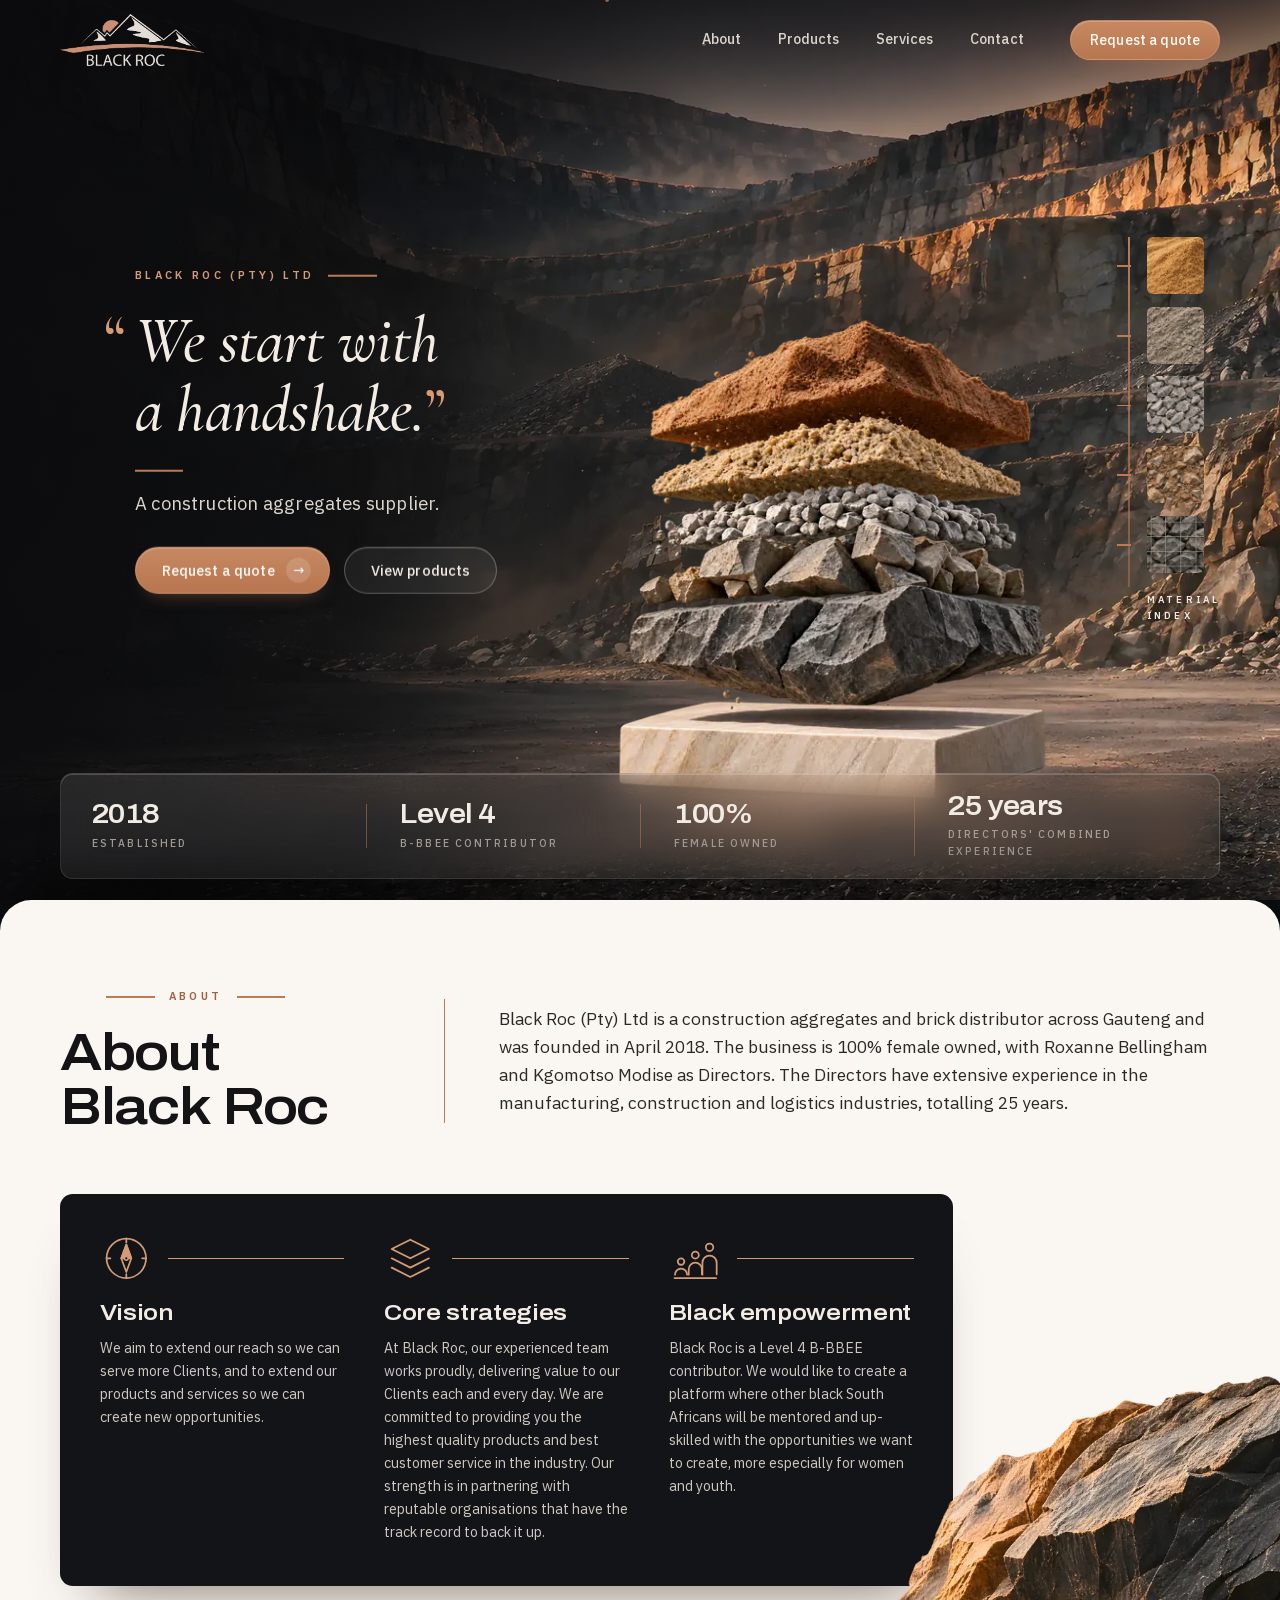
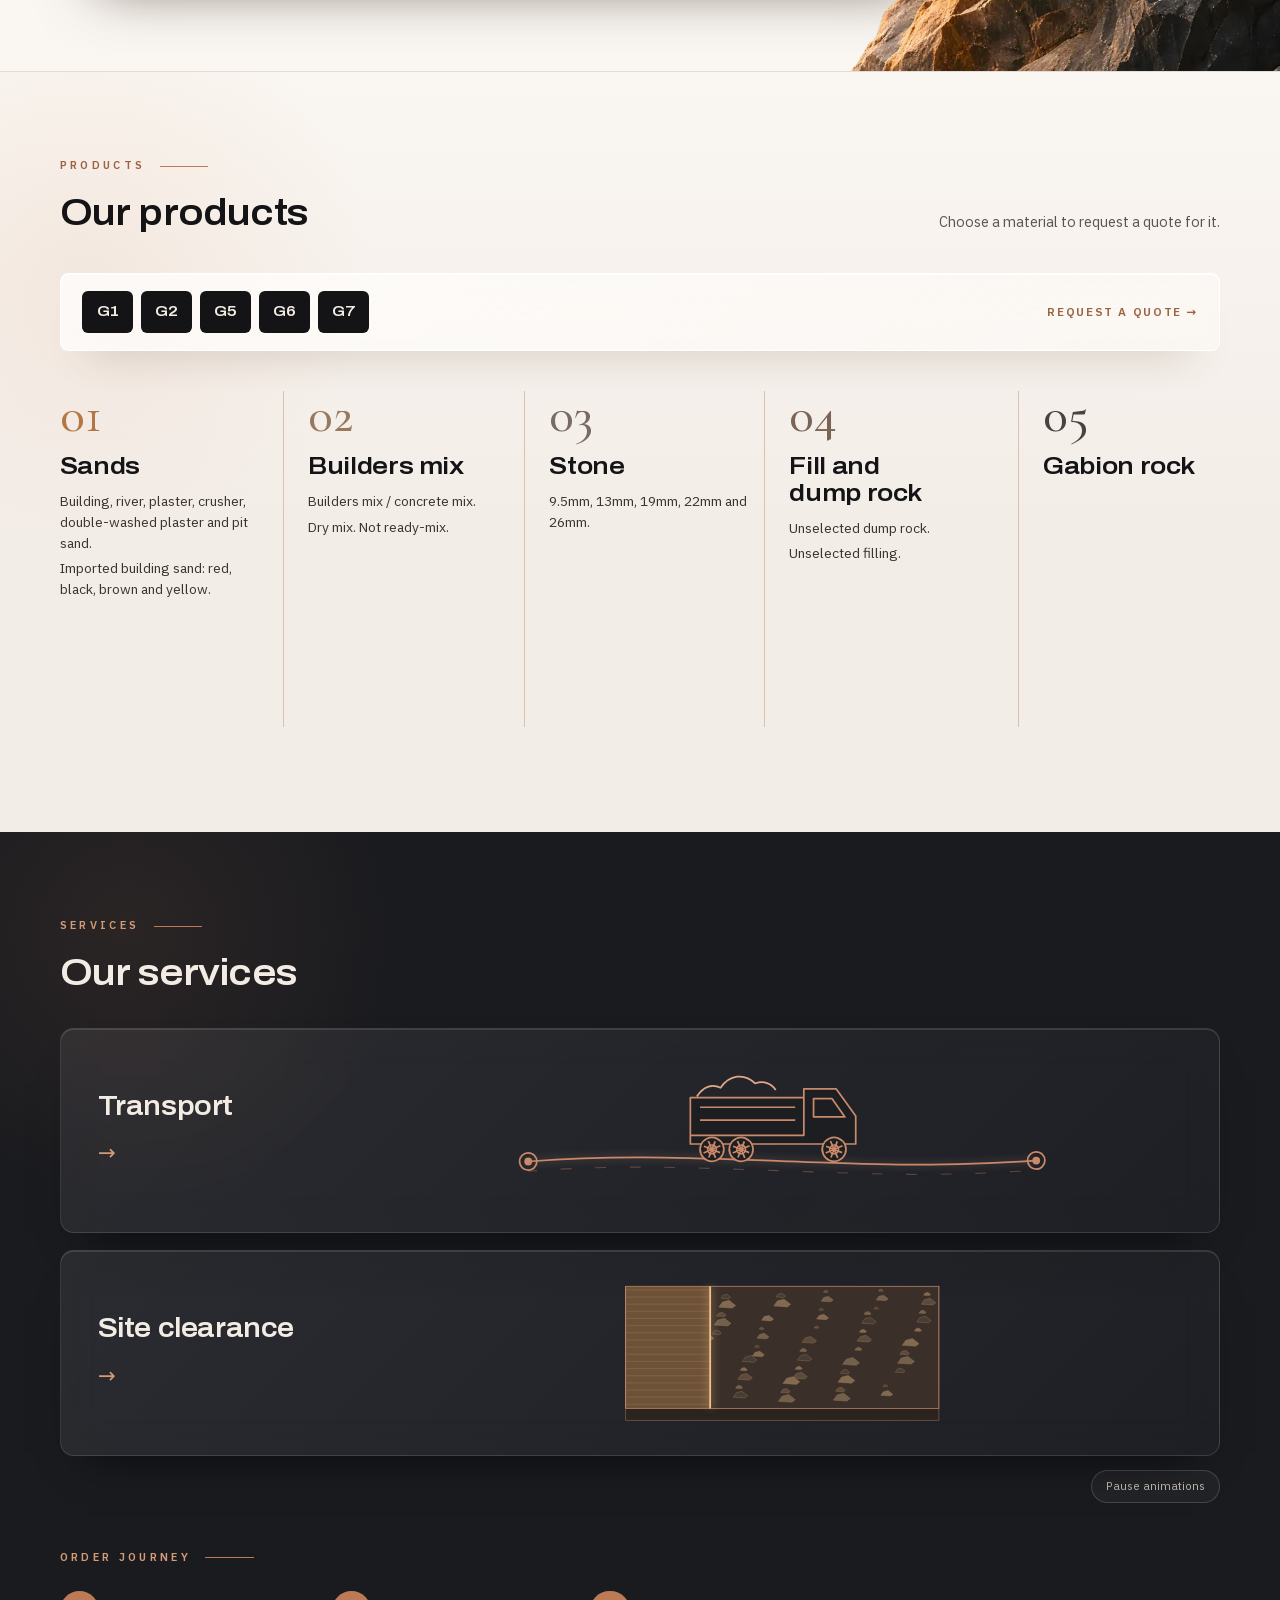
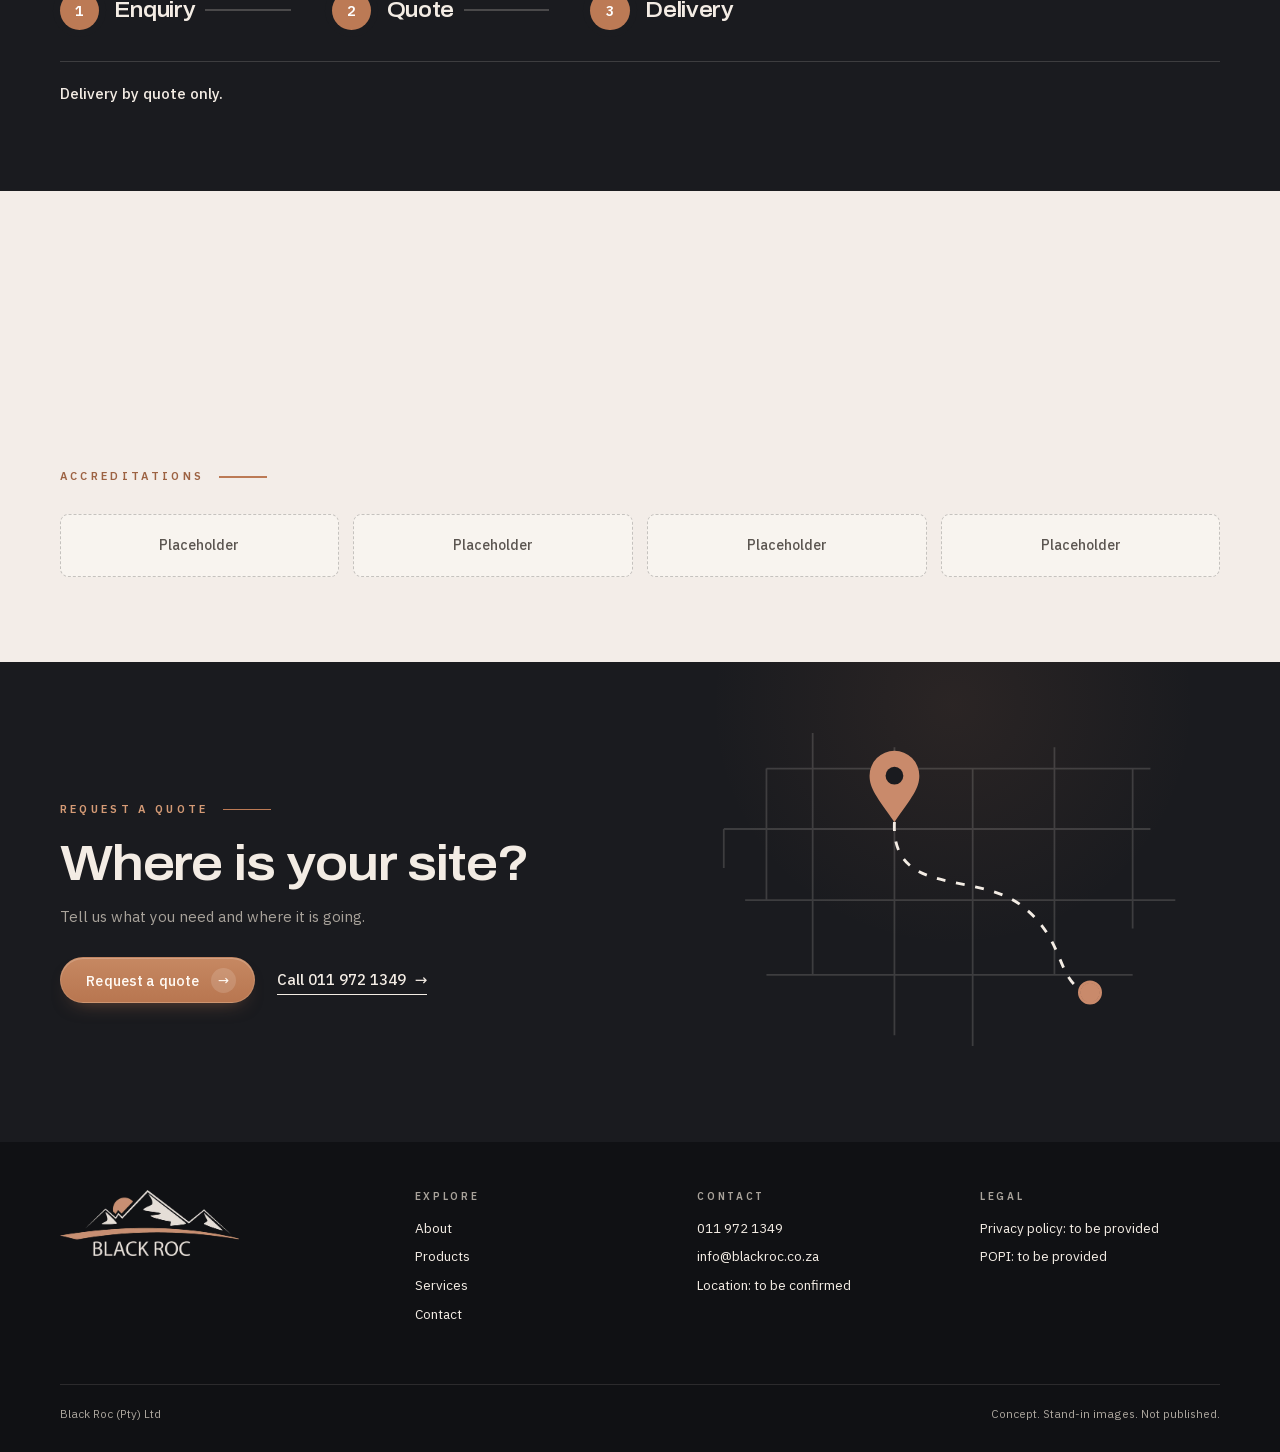
==== commit 48b19fdc: "About label centred over the heading Co-Authored-By: Claude Opus 5.5 <noreply@anthropic.com>" ====
--- a/index.html
+++ b/index.html
@@ -10,7 +10,7 @@
 <link rel="icon" href="assets/logo/blackroc-logo.png">
 <link rel="preload" href="assets/fonts/archivo-normal-latin.woff2" as="font" type="font/woff2" crossorigin><link rel="preload" href="assets/fonts/ibm-plex-sans-normal-latin.woff2" as="font" type="font/woff2" crossorigin><link rel="preload" href="assets/fonts/cormorant-garamond-italic-latin.woff2" as="font" type="font/woff2" crossorigin>
 <script>if(/[?&]theme=light/.test(location.search))document.documentElement.classList.add("light");document.documentElement.classList.add("about-inv")</script>
-<link rel="stylesheet" href="css/site.css?v=36">
+<link rel="stylesheet" href="css/site.css?v=37">
 </head>
 <body>
 <a class="skip" href="#main">Skip to content</a>
@@ -82,7 +82,7 @@
 <section class="about rv" id="about">
   <div class="wrap">
     <div class="top">
-      <div><div class="eyebrow">About</div><h2 class="fx">About<br>Black Roc</h2></div>
+      <div class="ab-title"><div class="eyebrow">About</div><h2 class="fx">About<br>Black Roc</h2></div>
       <p class="lead fx" style="--i:1">Black Roc (Pty) Ltd is a construction aggregates and brick distributor across Gauteng and was founded in April 2018. The business is 100% female owned, with Roxanne Bellingham and Kgomotso Modise as Directors. The Directors have extensive experience in the manufacturing, construction and logistics industries, totalling 25 years.</p>
     </div>
     <div class="panel">
@@ -91,7 +91,7 @@
       <article class="pillar fx" style="--i:4"><div class="pl-head"><svg class="ico" viewBox="0 0 48 48" aria-hidden="true"><path pathLength="1" d="M5 42H43"/><g class="u u1"><circle pathLength="1" cx="11" cy="27" r="3"/><path pathLength="1" d="M5.5 39a5.5 5.5 0 0 1 11 0"/></g><g class="u u2"><circle pathLength="1" cx="24" cy="21" r="3.2"/><path pathLength="1" d="M18 39v-5a6 6 0 0 1 12 0v5"/></g><g class="u u3"><circle pathLength="1" cx="37" cy="14" r="3.4"/><path pathLength="1" d="M30.5 39V28a6.5 6.5 0 0 1 13 0v11"/></g></svg><span class="ln"></span></div><h3>Black empowerment</h3><p>Black Roc is a Level 4 B-BBEE contributor. We would like to create a platform where other black South Africans will be mentored and up-skilled with the opportunities we want to create, more especially for women and youth.</p></article>
     </div>
   </div>
-  <img class="rock" src="assets/rock.webp?v=36" srcset="assets/rock-800.webp 800w, assets/rock.webp?v=36 1200w" sizes="(max-width:860px) 140vw, 37vw" width="1200" height="801" alt="Stand-in image: a split rock face" loading="lazy" decoding="async">
+  <img class="rock" src="assets/rock.webp?v=37" srcset="assets/rock-800.webp 800w, assets/rock.webp?v=37 1200w" sizes="(max-width:860px) 140vw, 37vw" width="1200" height="801" alt="Stand-in image: a split rock face" loading="lazy" decoding="async">
 </section>
 
 <section class="products rv" id="products">
@@ -158,7 +158,7 @@
     <div class="base"><span>Black Roc (Pty) Ltd</span><span>Concept. Stand-in images. Not published.</span></div>
   </div>
 </footer>
-<script src="js/site.js?v=36"></script>
-<script src="js/services.js?v=36"></script>
+<script src="js/site.js?v=37"></script>
+<script src="js/services.js?v=37"></script>
 </body>
 </html>
--- a/css/site.css
+++ b/css/site.css
@@ -1138,3 +1138,8 @@
 .about .rock,.piles,.pile{height:auto}
 /* desktop: a larger rock, set further into the corner so it never reaches the writing (measured at 880 to 2560 wide) */
 @media (min-width:861px){.about .rock{width:40rem;right:-4.5rem;bottom:-3.5rem}}
+/* About: the label sits centred over the heading, a line either side */
+.about .ab-title{width:fit-content}
+.about .ab-title .eyebrow{justify-content:center;padding-left:.3em}
+.about .ab-title .eyebrow::before{content:"";width:3.4rem;height:1.5px;background:var(--copper);transform-origin:right;transition:transform 1.1s var(--ease) .15s}
+.rv .about .ab-title .eyebrow::before,.about.rv .ab-title .eyebrow::before{transform:scaleX(0)}
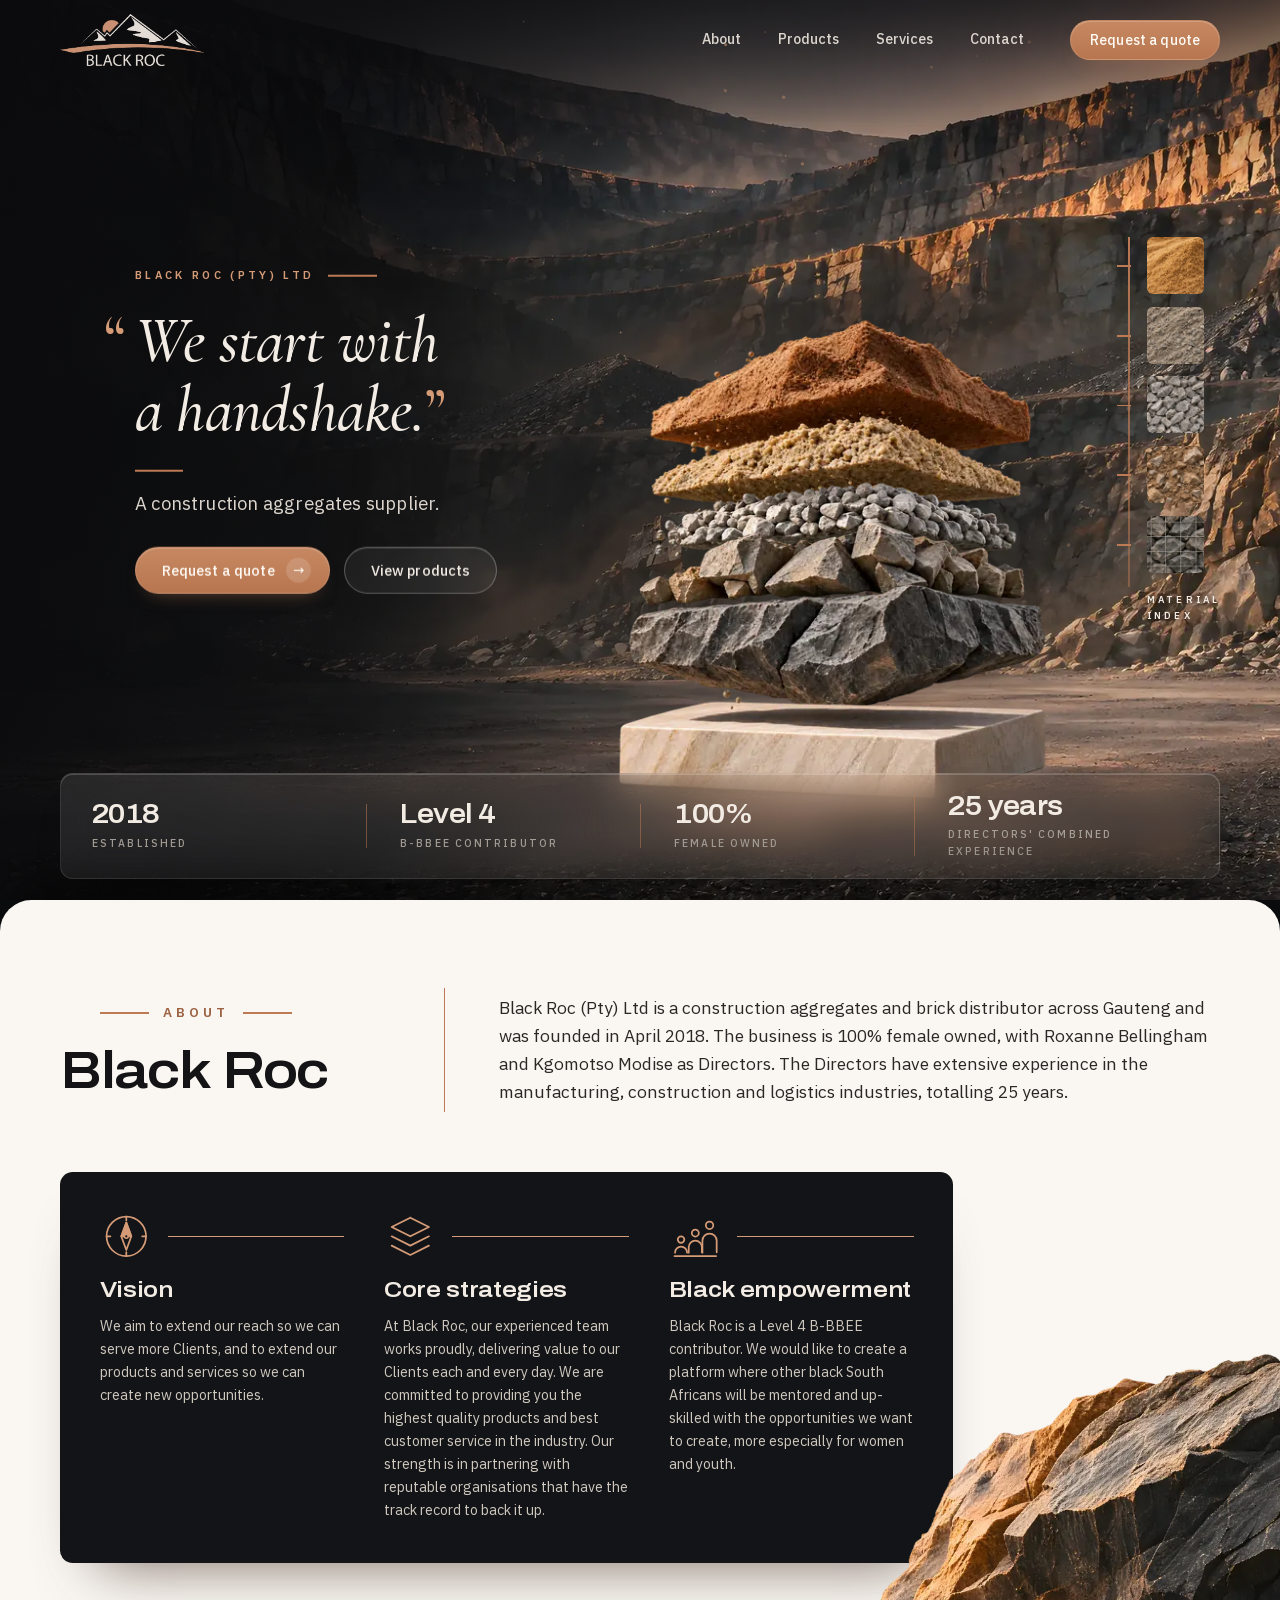
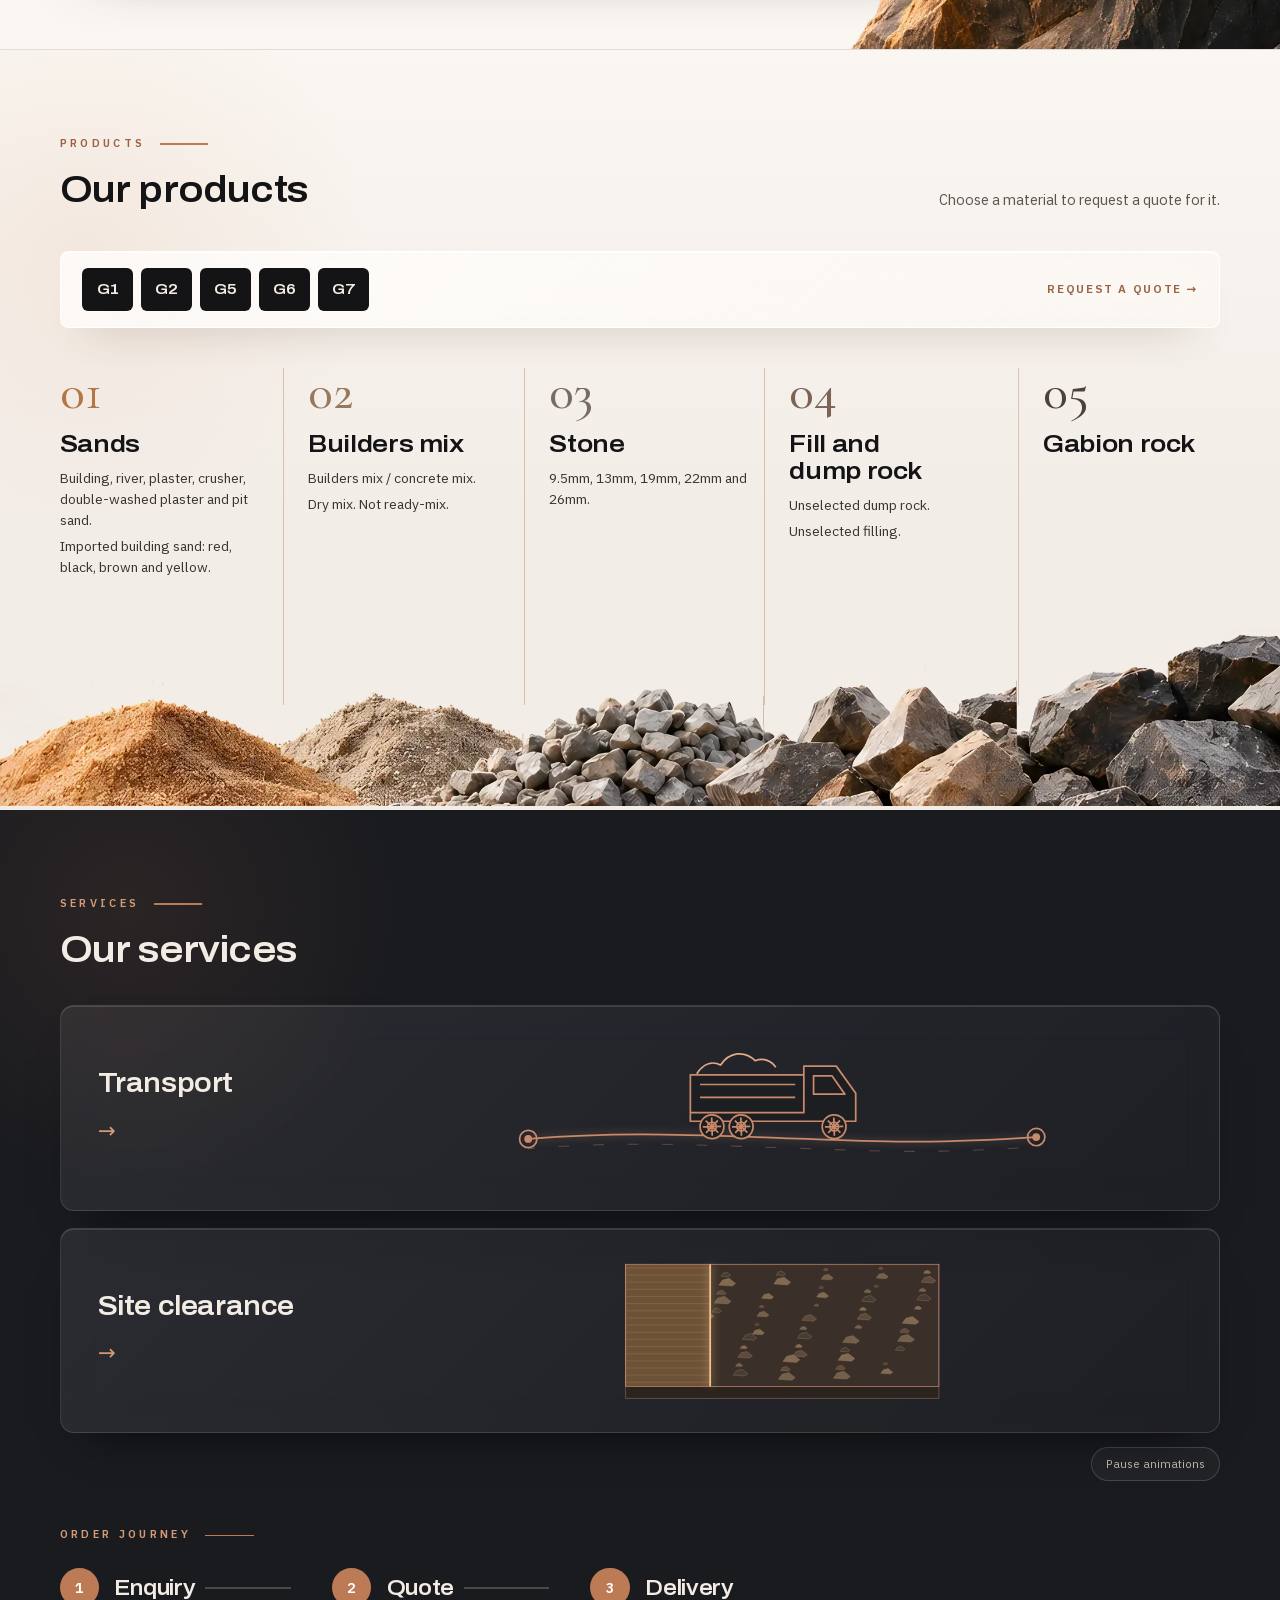
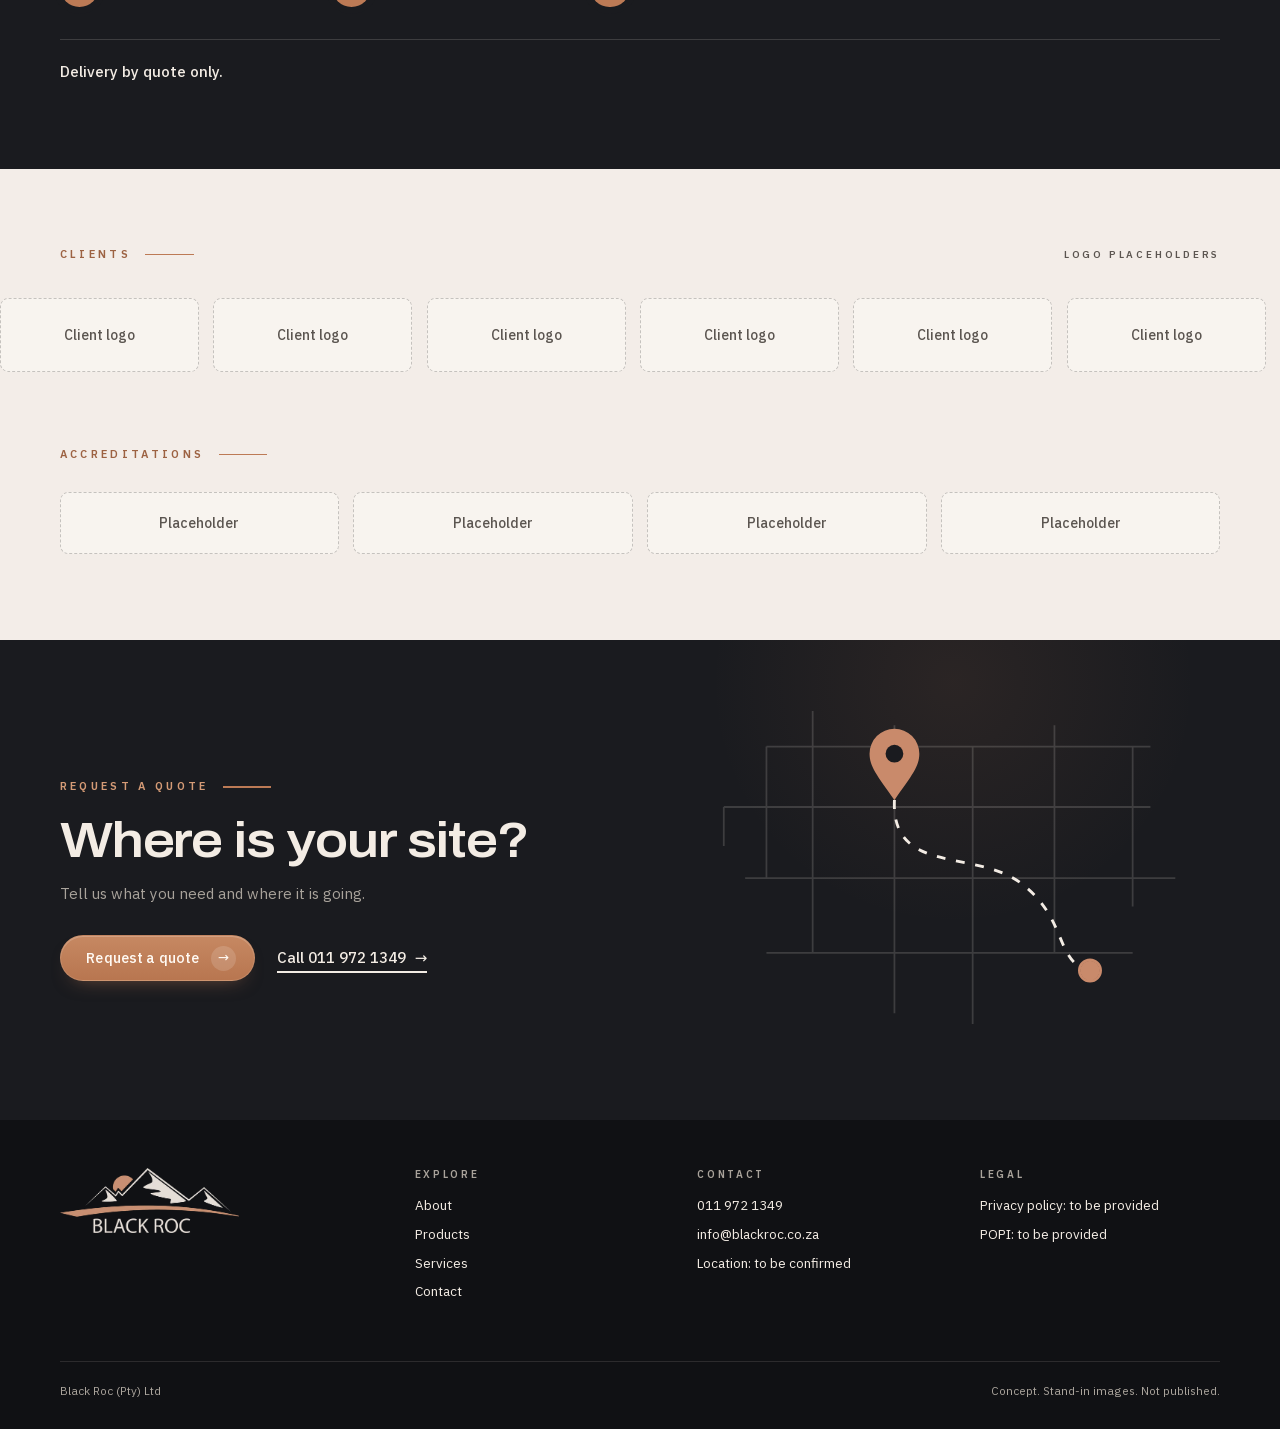
==== commit cf1a31bd: "Nav links land flush under the header; About heading is just Black Roc under a larger label Co-Autho" ====
--- a/index.html
+++ b/index.html
@@ -10,7 +10,7 @@
 <link rel="icon" href="assets/logo/blackroc-logo.png">
 <link rel="preload" href="assets/fonts/archivo-normal-latin.woff2" as="font" type="font/woff2" crossorigin><link rel="preload" href="assets/fonts/ibm-plex-sans-normal-latin.woff2" as="font" type="font/woff2" crossorigin><link rel="preload" href="assets/fonts/cormorant-garamond-italic-latin.woff2" as="font" type="font/woff2" crossorigin>
 <script>if(/[?&]theme=light/.test(location.search))document.documentElement.classList.add("light");document.documentElement.classList.add("about-inv")</script>
-<link rel="stylesheet" href="css/site.css?v=37">
+<link rel="stylesheet" href="css/site.css?v=38">
 </head>
 <body>
 <a class="skip" href="#main">Skip to content</a>
@@ -82,7 +82,7 @@
 <section class="about rv" id="about">
   <div class="wrap">
     <div class="top">
-      <div class="ab-title"><div class="eyebrow">About</div><h2 class="fx">About<br>Black Roc</h2></div>
+      <div class="ab-title"><div class="eyebrow">About</div><h2 class="fx">Black Roc</h2></div>
       <p class="lead fx" style="--i:1">Black Roc (Pty) Ltd is a construction aggregates and brick distributor across Gauteng and was founded in April 2018. The business is 100% female owned, with Roxanne Bellingham and Kgomotso Modise as Directors. The Directors have extensive experience in the manufacturing, construction and logistics industries, totalling 25 years.</p>
     </div>
     <div class="panel">
@@ -91,7 +91,7 @@
       <article class="pillar fx" style="--i:4"><div class="pl-head"><svg class="ico" viewBox="0 0 48 48" aria-hidden="true"><path pathLength="1" d="M5 42H43"/><g class="u u1"><circle pathLength="1" cx="11" cy="27" r="3"/><path pathLength="1" d="M5.5 39a5.5 5.5 0 0 1 11 0"/></g><g class="u u2"><circle pathLength="1" cx="24" cy="21" r="3.2"/><path pathLength="1" d="M18 39v-5a6 6 0 0 1 12 0v5"/></g><g class="u u3"><circle pathLength="1" cx="37" cy="14" r="3.4"/><path pathLength="1" d="M30.5 39V28a6.5 6.5 0 0 1 13 0v11"/></g></svg><span class="ln"></span></div><h3>Black empowerment</h3><p>Black Roc is a Level 4 B-BBEE contributor. We would like to create a platform where other black South Africans will be mentored and up-skilled with the opportunities we want to create, more especially for women and youth.</p></article>
     </div>
   </div>
-  <img class="rock" src="assets/rock.webp?v=37" srcset="assets/rock-800.webp 800w, assets/rock.webp?v=37 1200w" sizes="(max-width:860px) 140vw, 37vw" width="1200" height="801" alt="Stand-in image: a split rock face" loading="lazy" decoding="async">
+  <img class="rock" src="assets/rock.webp?v=38" srcset="assets/rock-800.webp 800w, assets/rock.webp?v=38 1200w" sizes="(max-width:860px) 140vw, 37vw" width="1200" height="801" alt="Stand-in image: a split rock face" loading="lazy" decoding="async">
 </section>
 
 <section class="products rv" id="products">
@@ -158,7 +158,7 @@
     <div class="base"><span>Black Roc (Pty) Ltd</span><span>Concept. Stand-in images. Not published.</span></div>
   </div>
 </footer>
-<script src="js/site.js?v=37"></script>
-<script src="js/services.js?v=37"></script>
+<script src="js/site.js?v=38"></script>
+<script src="js/services.js?v=38"></script>
 </body>
 </html>
--- a/css/site.css
+++ b/css/site.css
@@ -1143,3 +1143,5 @@
 .about .ab-title .eyebrow{justify-content:center;padding-left:.3em}
 .about .ab-title .eyebrow::before{content:"";width:3.4rem;height:1.5px;background:var(--copper);transform-origin:right;transition:transform 1.1s var(--ease) .15s}
 .rv .about .ab-title .eyebrow::before,.about.rv .ab-title .eyebrow::before{transform:scaleX(0)}
+/* About: a larger label over the single-line name */
+.about .ab-title .eyebrow{font-size:.95rem}
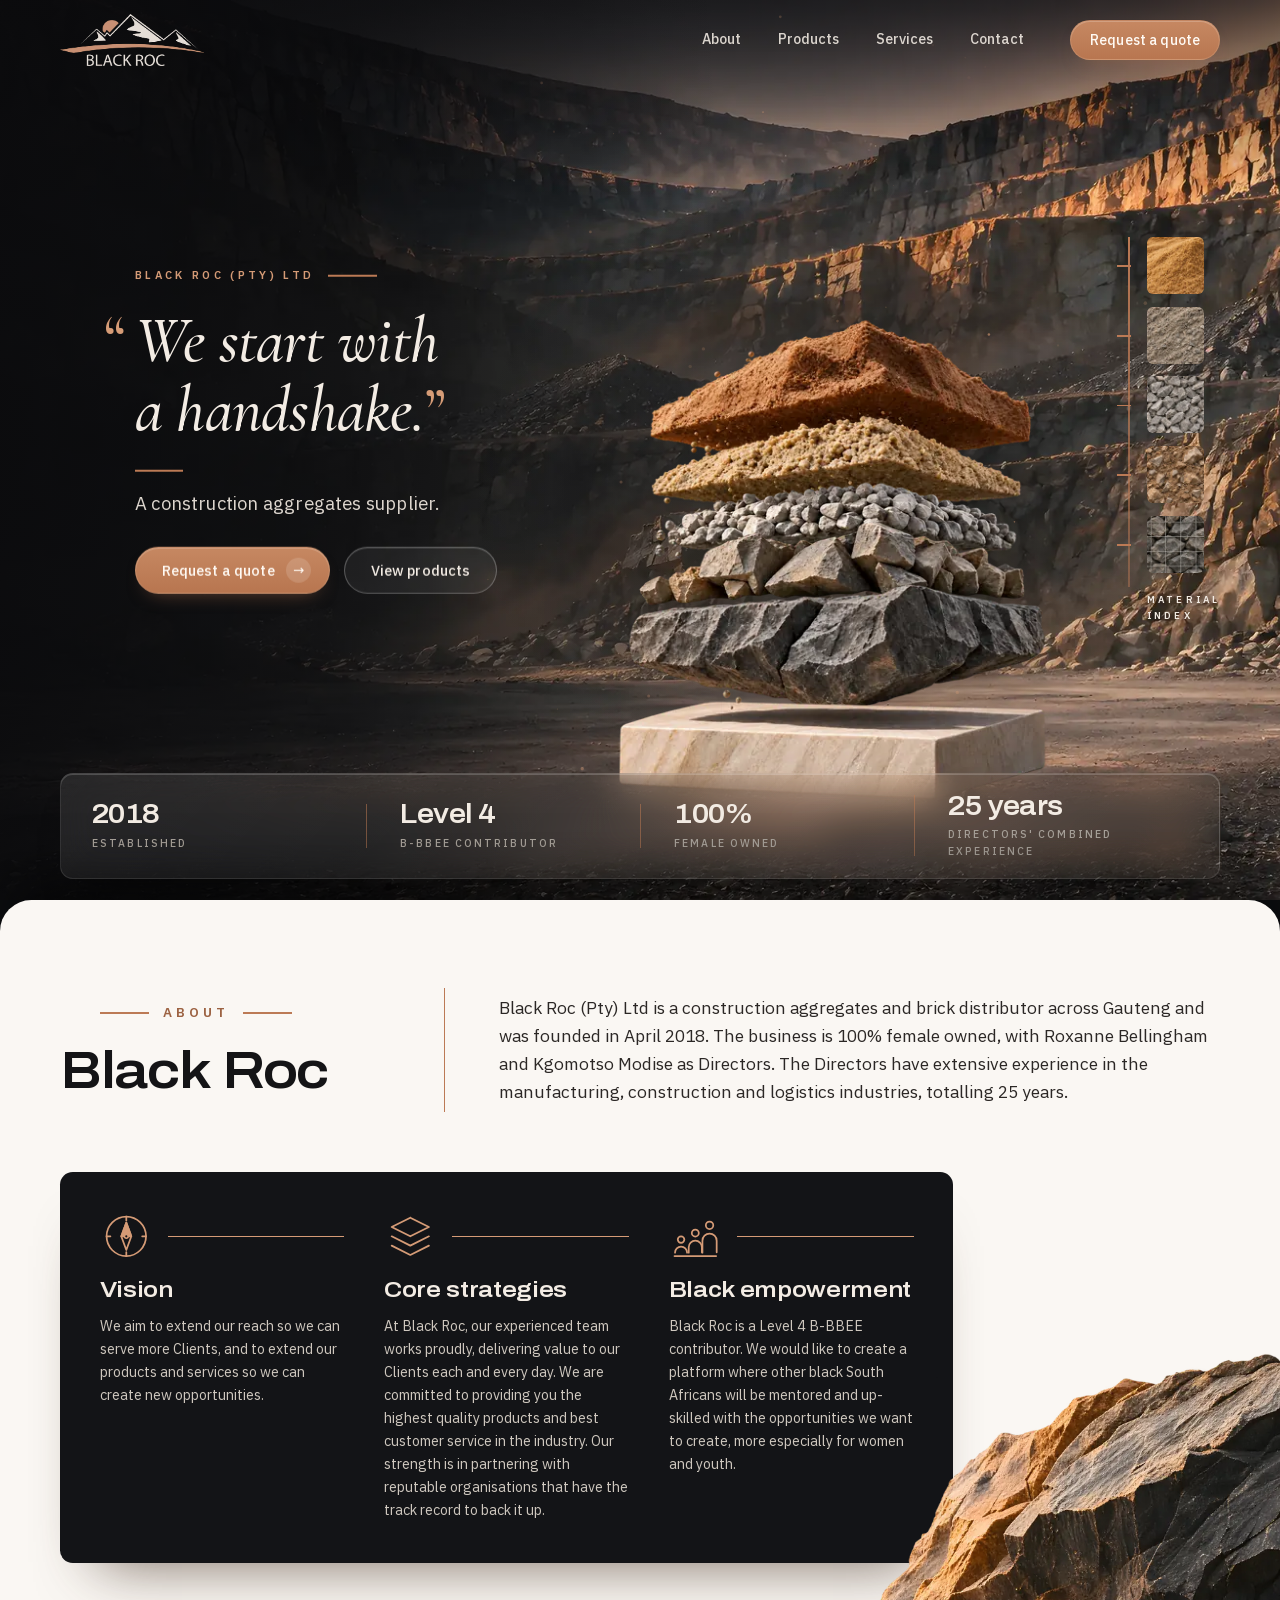
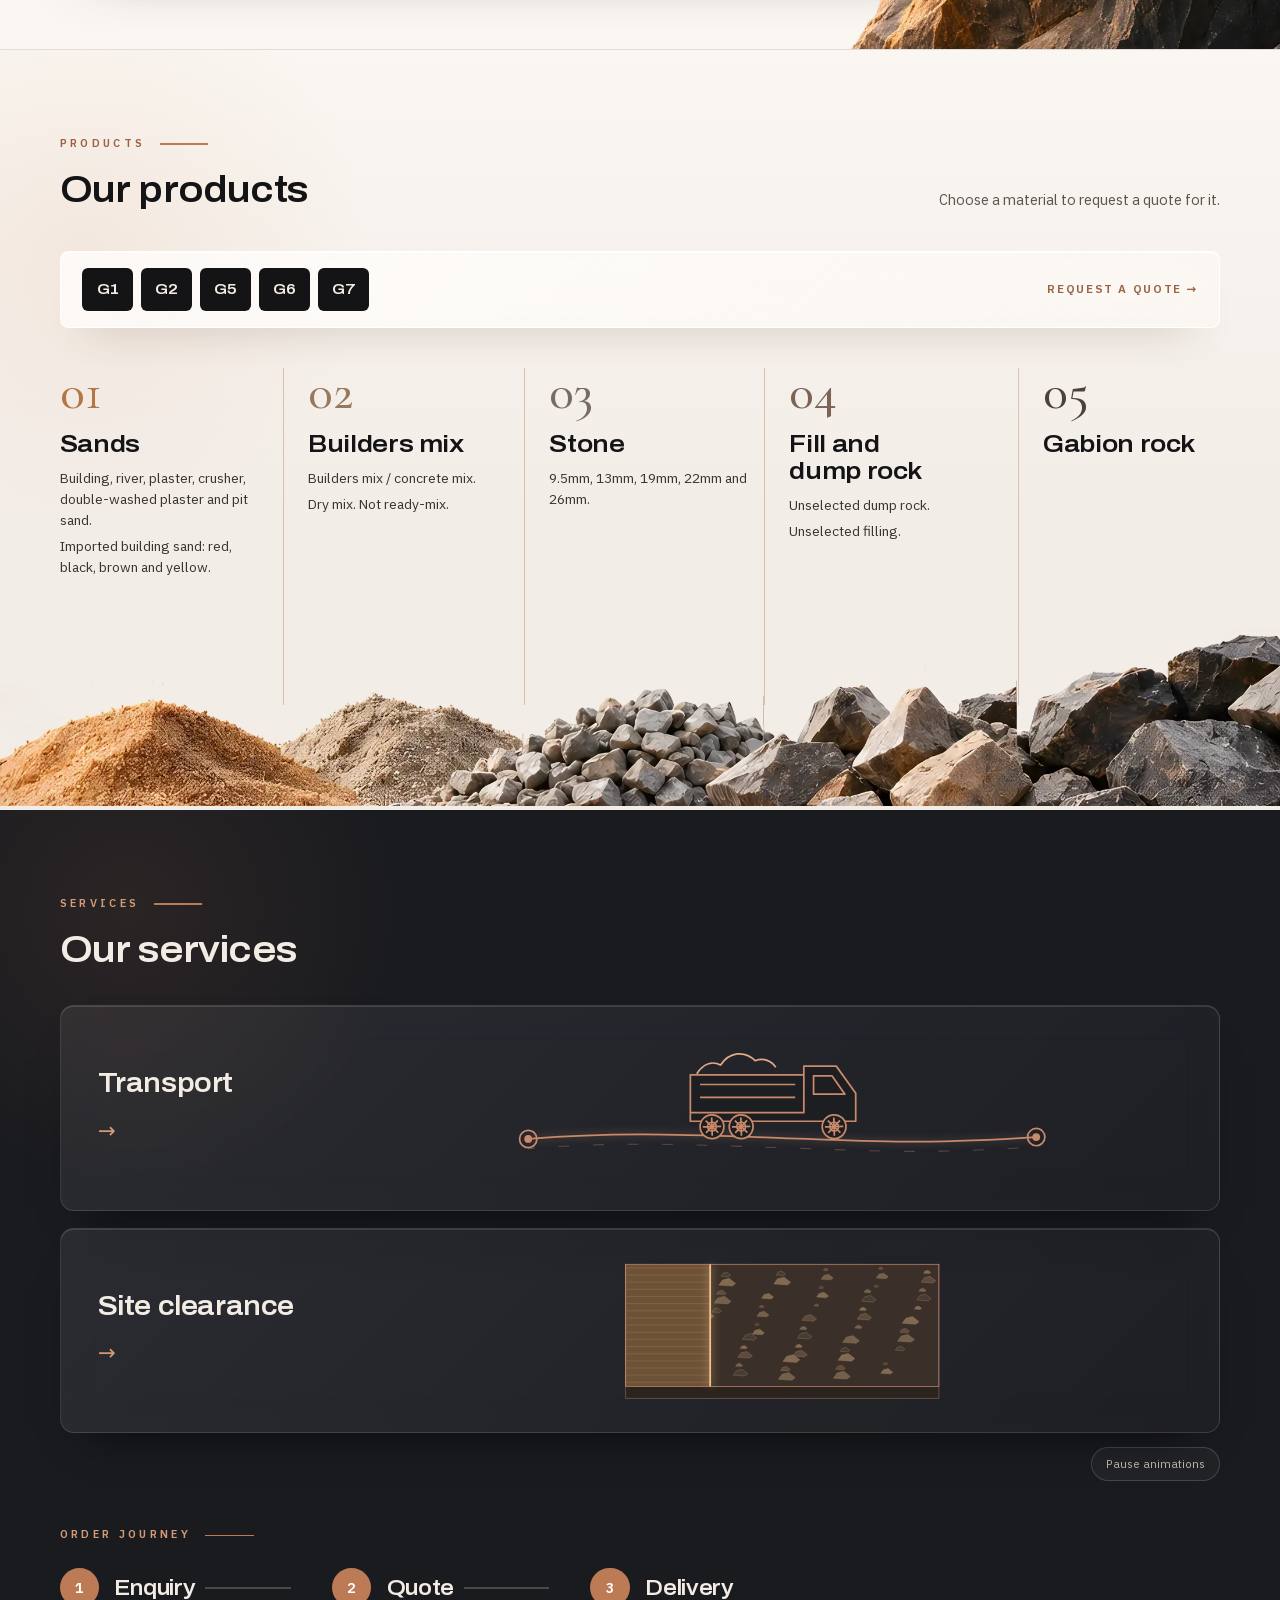
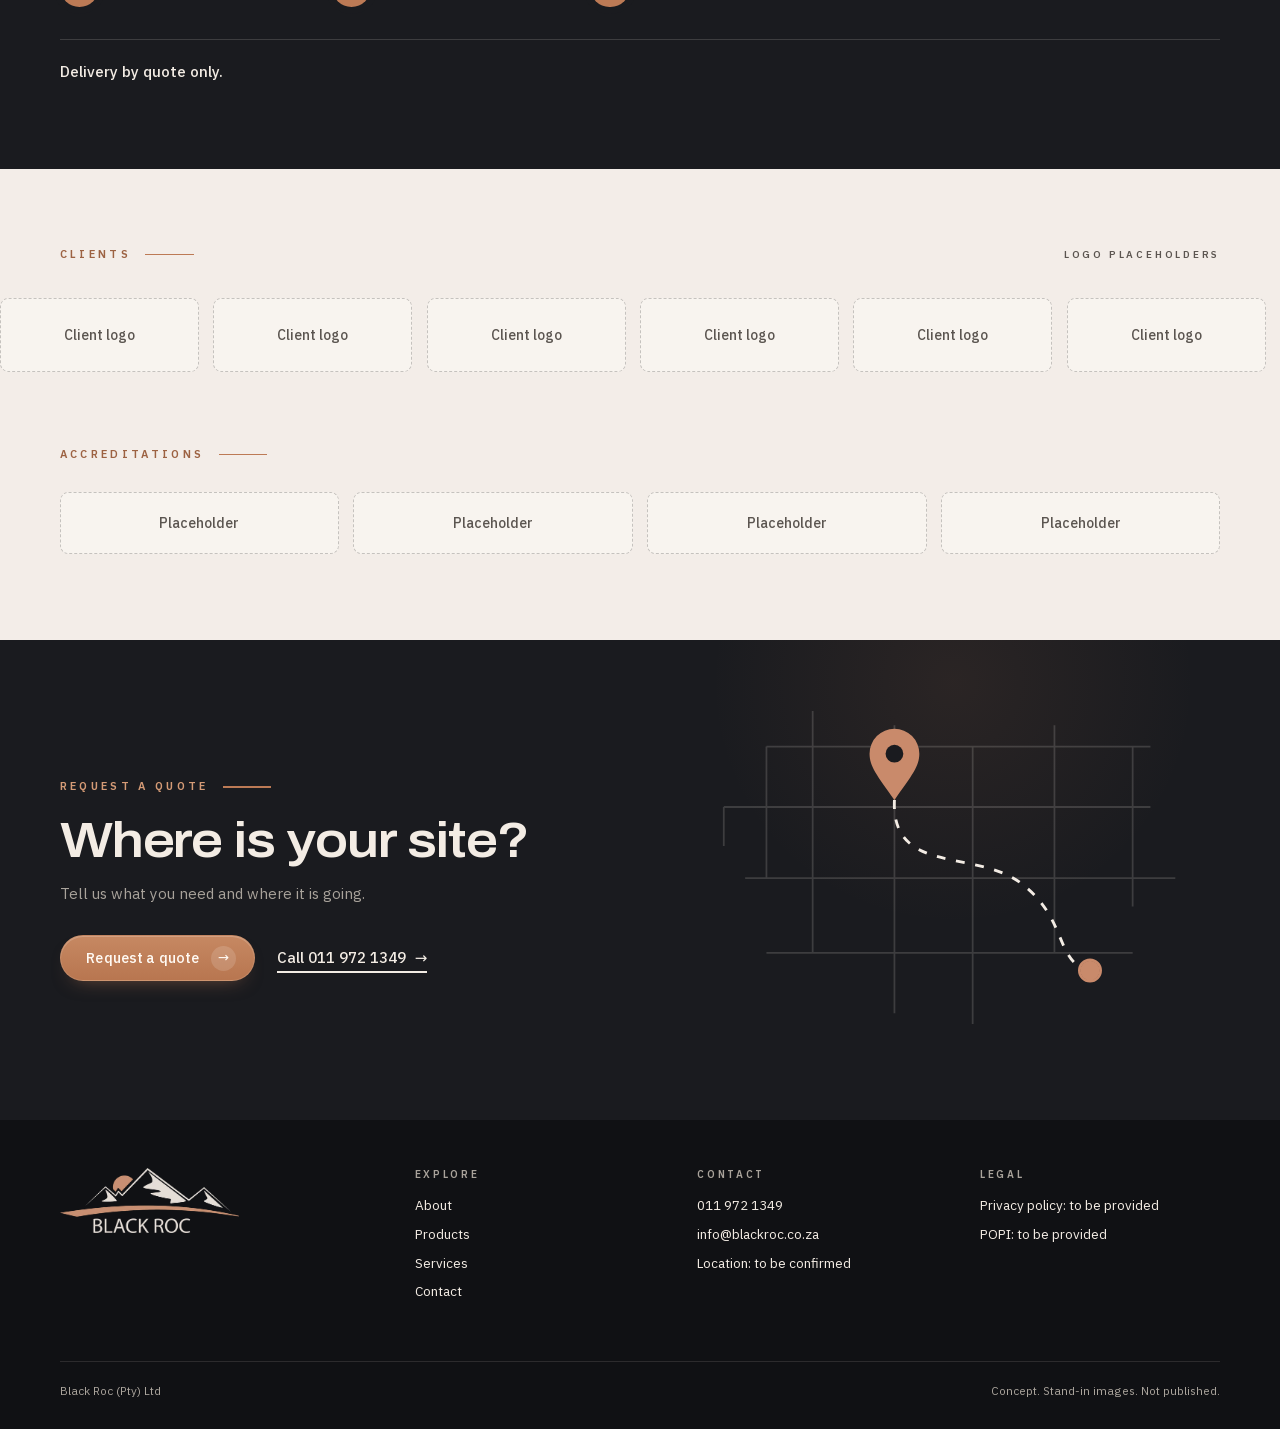
==== commit 73c6b78c: "Phone hero: bigger stack (slimmer swatches, tighter gaps, smaller quote on short screens) Co-Authore" ====
--- a/index.html
+++ b/index.html
@@ -10,7 +10,7 @@
 <link rel="icon" href="assets/logo/blackroc-logo.png">
 <link rel="preload" href="assets/fonts/archivo-normal-latin.woff2" as="font" type="font/woff2" crossorigin><link rel="preload" href="assets/fonts/ibm-plex-sans-normal-latin.woff2" as="font" type="font/woff2" crossorigin><link rel="preload" href="assets/fonts/cormorant-garamond-italic-latin.woff2" as="font" type="font/woff2" crossorigin>
 <script>if(/[?&]theme=light/.test(location.search))document.documentElement.classList.add("light");document.documentElement.classList.add("about-inv")</script>
-<link rel="stylesheet" href="css/site.css?v=38">
+<link rel="stylesheet" href="css/site.css?v=40">
 </head>
 <body>
 <a class="skip" href="#main">Skip to content</a>
@@ -91,7 +91,7 @@
       <article class="pillar fx" style="--i:4"><div class="pl-head"><svg class="ico" viewBox="0 0 48 48" aria-hidden="true"><path pathLength="1" d="M5 42H43"/><g class="u u1"><circle pathLength="1" cx="11" cy="27" r="3"/><path pathLength="1" d="M5.5 39a5.5 5.5 0 0 1 11 0"/></g><g class="u u2"><circle pathLength="1" cx="24" cy="21" r="3.2"/><path pathLength="1" d="M18 39v-5a6 6 0 0 1 12 0v5"/></g><g class="u u3"><circle pathLength="1" cx="37" cy="14" r="3.4"/><path pathLength="1" d="M30.5 39V28a6.5 6.5 0 0 1 13 0v11"/></g></svg><span class="ln"></span></div><h3>Black empowerment</h3><p>Black Roc is a Level 4 B-BBEE contributor. We would like to create a platform where other black South Africans will be mentored and up-skilled with the opportunities we want to create, more especially for women and youth.</p></article>
     </div>
   </div>
-  <img class="rock" src="assets/rock.webp?v=38" srcset="assets/rock-800.webp 800w, assets/rock.webp?v=38 1200w" sizes="(max-width:860px) 140vw, 37vw" width="1200" height="801" alt="Stand-in image: a split rock face" loading="lazy" decoding="async">
+  <img class="rock" src="assets/rock.webp?v=40" srcset="assets/rock-800.webp 800w, assets/rock.webp?v=40 1200w" sizes="(max-width:860px) 140vw, 37vw" width="1200" height="801" alt="Stand-in image: a split rock face" loading="lazy" decoding="async">
 </section>
 
 <section class="products rv" id="products">
@@ -158,7 +158,7 @@
     <div class="base"><span>Black Roc (Pty) Ltd</span><span>Concept. Stand-in images. Not published.</span></div>
   </div>
 </footer>
-<script src="js/site.js?v=38"></script>
-<script src="js/services.js?v=38"></script>
+<script src="js/site.js?v=40"></script>
+<script src="js/services.js?v=40"></script>
 </body>
 </html>
--- a/css/site.css
+++ b/css/site.css
@@ -1145,3 +1145,20 @@
 .rv .about .ab-title .eyebrow::before,.about.rv .ab-title .eyebrow::before{transform:scaleX(0)}
 /* About: a larger label over the single-line name */
 .about .ab-title .eyebrow{font-size:.95rem}
+/* phone hero: the stack gets the room. Swatches become a slim strip, the gaps close up, the facts card is tighter */
+@media (max-width:860px){
+  .sw button{aspect-ratio:auto;height:2.5rem;max-height:none}
+  .m-index{padding-top:.45rem;padding-bottom:.35rem}
+  .m-index p{margin-bottom:.4rem}
+  .m-cta{padding-top:.35rem}
+  .m-cta .btn{height:2.9rem}
+  .hero>.facts{margin-top:.6rem!important}
+  .hero>.facts .wrap>div,.hero>.facts .wrap>div:first-child,.hero>.facts .wrap>div:nth-child(even){padding-top:.55rem;padding-bottom:.5rem}
+  .copy h1{margin-top:.35rem}
+  .copy .rule{margin:.8rem 0 .55rem}
+}
+@media (max-width:860px) and (max-height:760px){
+  .m-cta .btn{height:2.6rem}
+  .sw button{height:2.2rem}
+}
+@media (max-width:860px) and (max-height:820px){.quote-line{font-size:clamp(2.1rem,10.4vw,2.85rem)}.hero{padding-bottom:.6rem}}
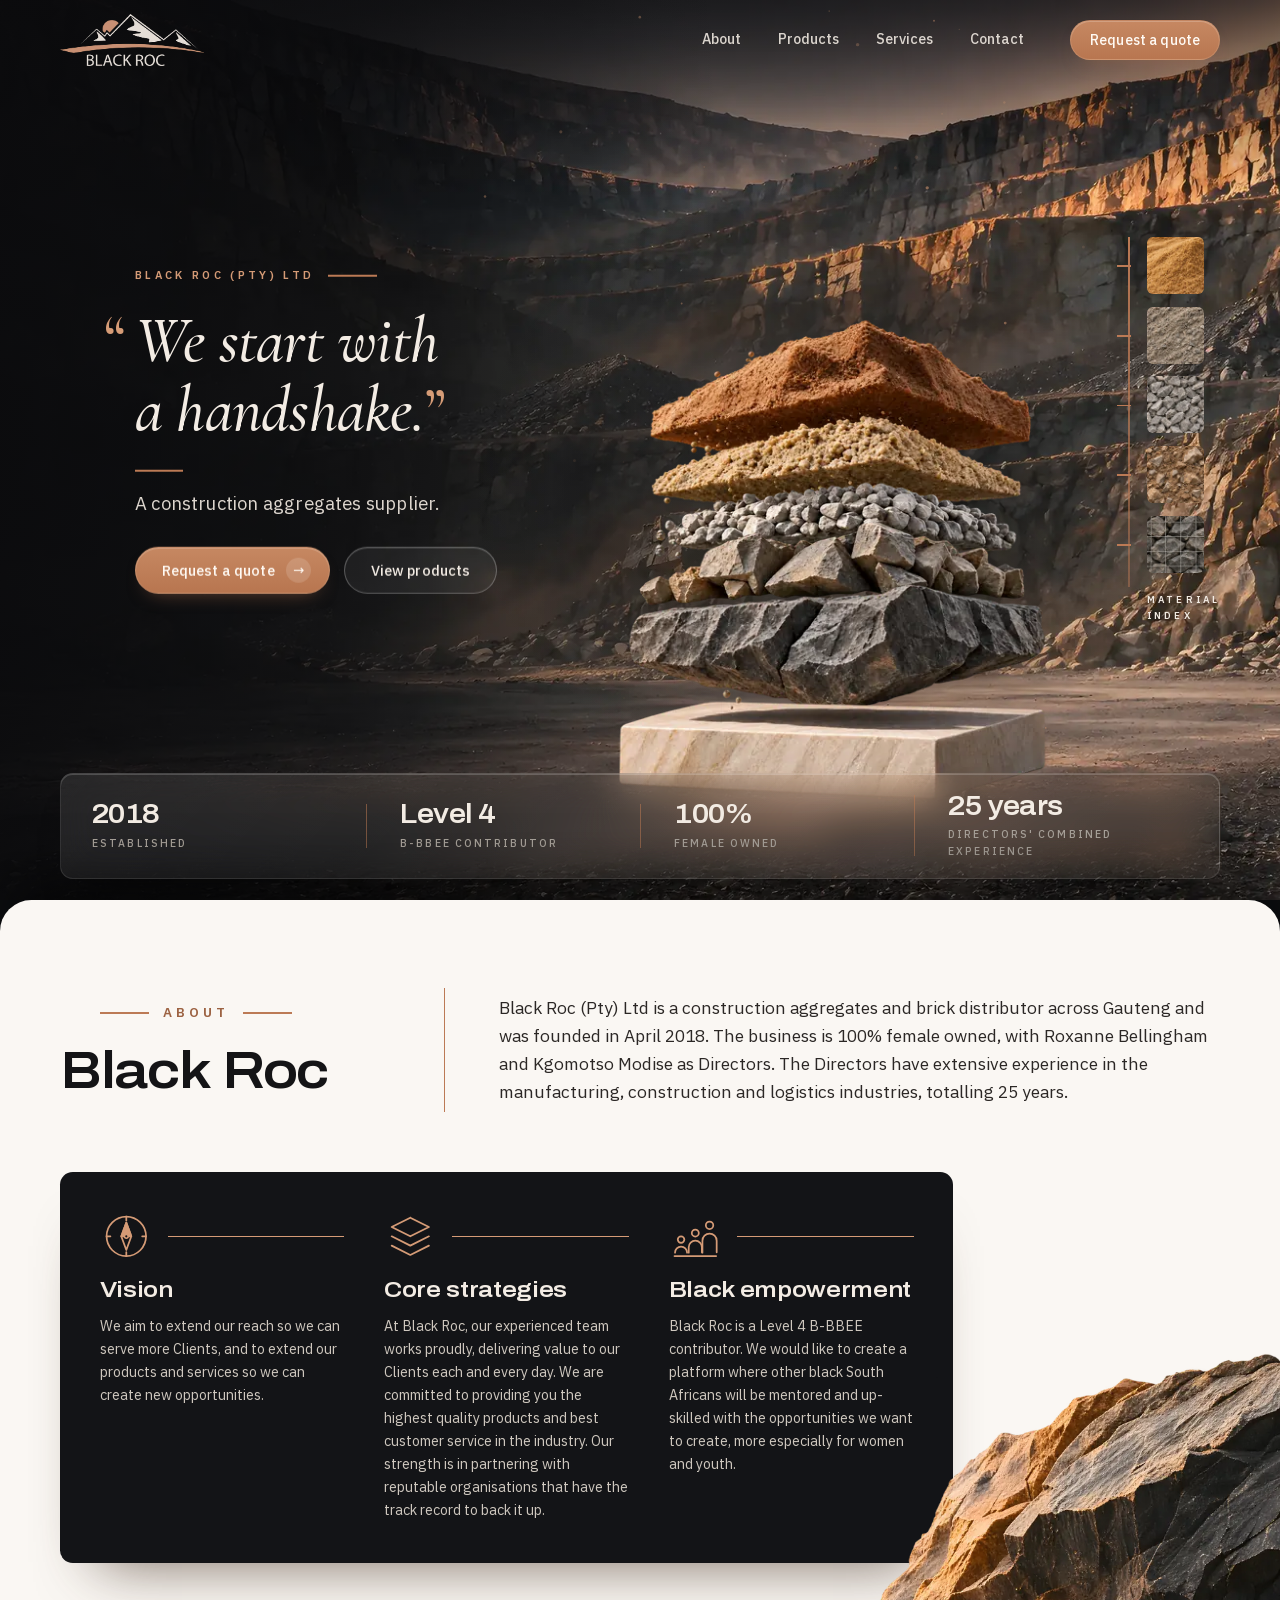
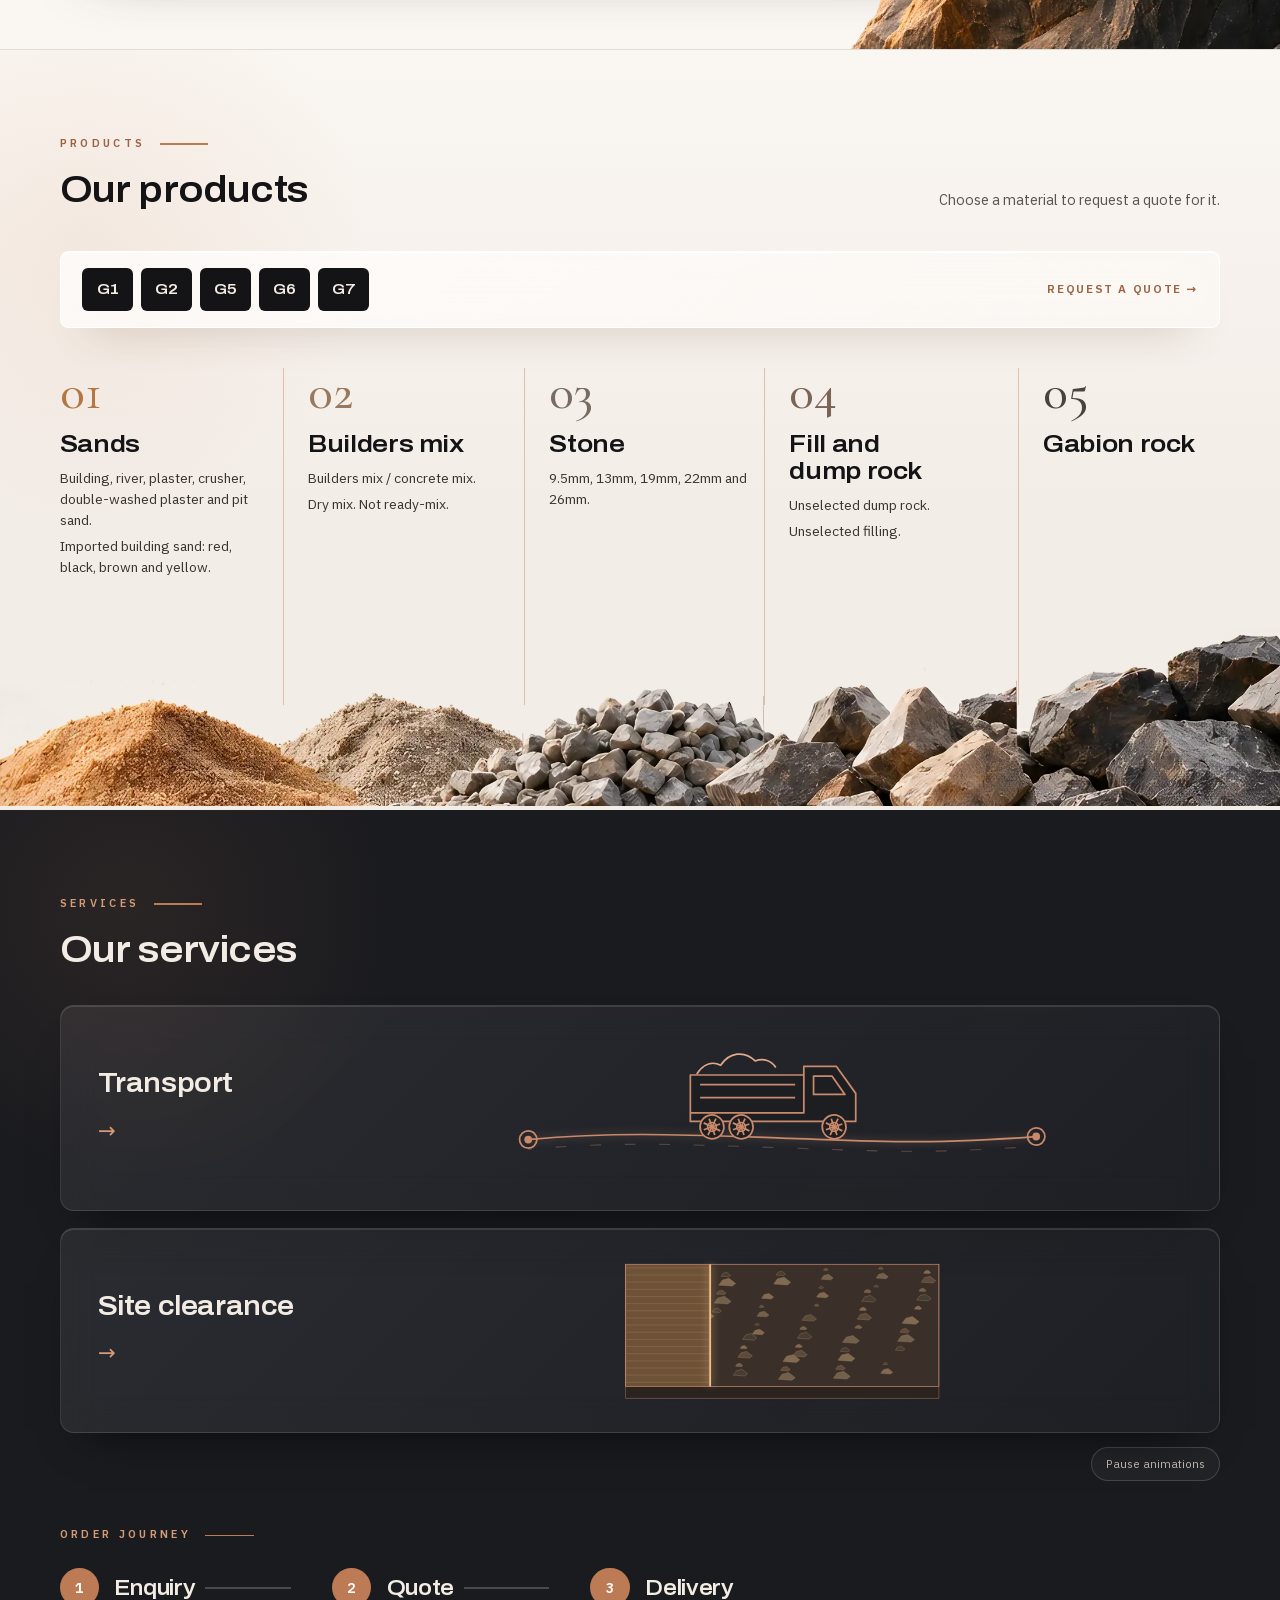
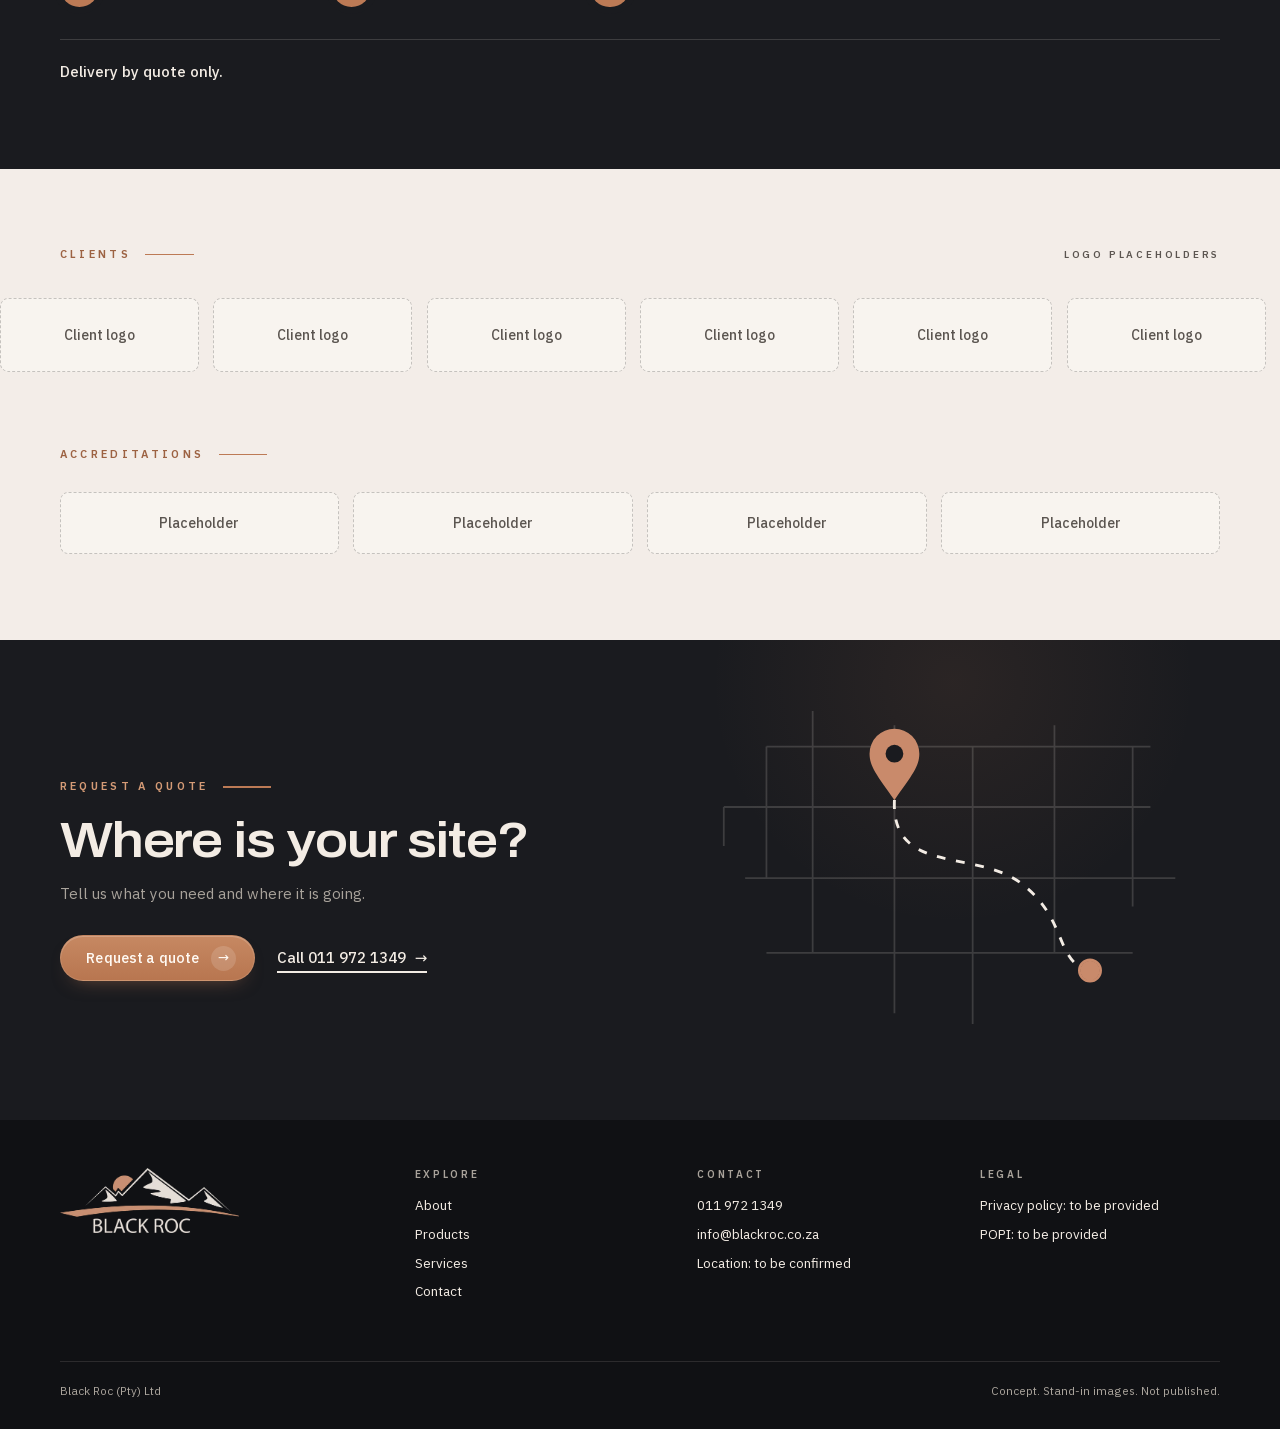
==== commit b64cc418: "Very short phone screens: facts card opens About so the hero stack keeps its room Co-Authored-By: Cl" ====
--- a/index.html
+++ b/index.html
@@ -10,7 +10,7 @@
 <link rel="icon" href="assets/logo/blackroc-logo.png">
 <link rel="preload" href="assets/fonts/archivo-normal-latin.woff2" as="font" type="font/woff2" crossorigin><link rel="preload" href="assets/fonts/ibm-plex-sans-normal-latin.woff2" as="font" type="font/woff2" crossorigin><link rel="preload" href="assets/fonts/cormorant-garamond-italic-latin.woff2" as="font" type="font/woff2" crossorigin>
 <script>if(/[?&]theme=light/.test(location.search))document.documentElement.classList.add("light");document.documentElement.classList.add("about-inv")</script>
-<link rel="stylesheet" href="css/site.css?v=40">
+<link rel="stylesheet" href="css/site.css?v=41">
 </head>
 <body>
 <a class="skip" href="#main">Skip to content</a>
@@ -91,7 +91,7 @@
       <article class="pillar fx" style="--i:4"><div class="pl-head"><svg class="ico" viewBox="0 0 48 48" aria-hidden="true"><path pathLength="1" d="M5 42H43"/><g class="u u1"><circle pathLength="1" cx="11" cy="27" r="3"/><path pathLength="1" d="M5.5 39a5.5 5.5 0 0 1 11 0"/></g><g class="u u2"><circle pathLength="1" cx="24" cy="21" r="3.2"/><path pathLength="1" d="M18 39v-5a6 6 0 0 1 12 0v5"/></g><g class="u u3"><circle pathLength="1" cx="37" cy="14" r="3.4"/><path pathLength="1" d="M30.5 39V28a6.5 6.5 0 0 1 13 0v11"/></g></svg><span class="ln"></span></div><h3>Black empowerment</h3><p>Black Roc is a Level 4 B-BBEE contributor. We would like to create a platform where other black South Africans will be mentored and up-skilled with the opportunities we want to create, more especially for women and youth.</p></article>
     </div>
   </div>
-  <img class="rock" src="assets/rock.webp?v=40" srcset="assets/rock-800.webp 800w, assets/rock.webp?v=40 1200w" sizes="(max-width:860px) 140vw, 37vw" width="1200" height="801" alt="Stand-in image: a split rock face" loading="lazy" decoding="async">
+  <img class="rock" src="assets/rock.webp?v=41" srcset="assets/rock-800.webp 800w, assets/rock.webp?v=41 1200w" sizes="(max-width:860px) 140vw, 37vw" width="1200" height="801" alt="Stand-in image: a split rock face" loading="lazy" decoding="async">
 </section>
 
 <section class="products rv" id="products">
@@ -158,7 +158,7 @@
     <div class="base"><span>Black Roc (Pty) Ltd</span><span>Concept. Stand-in images. Not published.</span></div>
   </div>
 </footer>
-<script src="js/site.js?v=40"></script>
-<script src="js/services.js?v=40"></script>
+<script src="js/site.js?v=41"></script>
+<script src="js/services.js?v=41"></script>
 </body>
 </html>
--- a/css/site.css
+++ b/css/site.css
@@ -1162,3 +1162,15 @@
   .sw button{height:2.2rem}
 }
 @media (max-width:860px) and (max-height:820px){.quote-line{font-size:clamp(2.1rem,10.4vw,2.85rem)}.hero{padding-bottom:.6rem}}
+/* very short phone screens (under 620px tall): the facts card leaves the hero and opens the About section */
+.facts-below{display:none}
+@media (max-width:860px) and (max-height:620px){
+  .hero>.facts{display:none!important}
+  .facts-below{display:block;margin:0 0 2rem;border-radius:calc(var(--r) * 1.6);background:#141518;color:var(--paper);box-shadow:0 1.4rem 2.4rem -1.6rem rgba(0,0,0,.5)}
+  .facts-below .wrap{display:grid;grid-template-columns:repeat(4,minmax(0,1fr));align-items:start;max-width:none;margin:0;padding:0 .3rem}
+  .facts-below .wrap>div{position:relative;padding:.85rem .3rem .8rem .55rem;min-width:0}
+  .facts-below .wrap>div:first-child{padding-left:.4rem}
+  .facts-below .wrap>div+div::before{content:"";position:absolute;left:0;top:.9rem;bottom:.9rem;width:1px;background:rgba(255,255,255,.14)}
+  .facts-below b{display:block;font-family:var(--head);font-stretch:112%;font-weight:600;line-height:1.1;letter-spacing:-.02em;font-size:clamp(.82rem,4.2vw,1.08rem);white-space:nowrap}
+  .facts-below small{display:block;font-size:clamp(.42rem,2vw,.5rem);font-weight:500;letter-spacing:.08em;line-height:1.35;margin-top:.3rem;text-transform:uppercase;color:var(--mute-d);overflow-wrap:anywhere}
+}
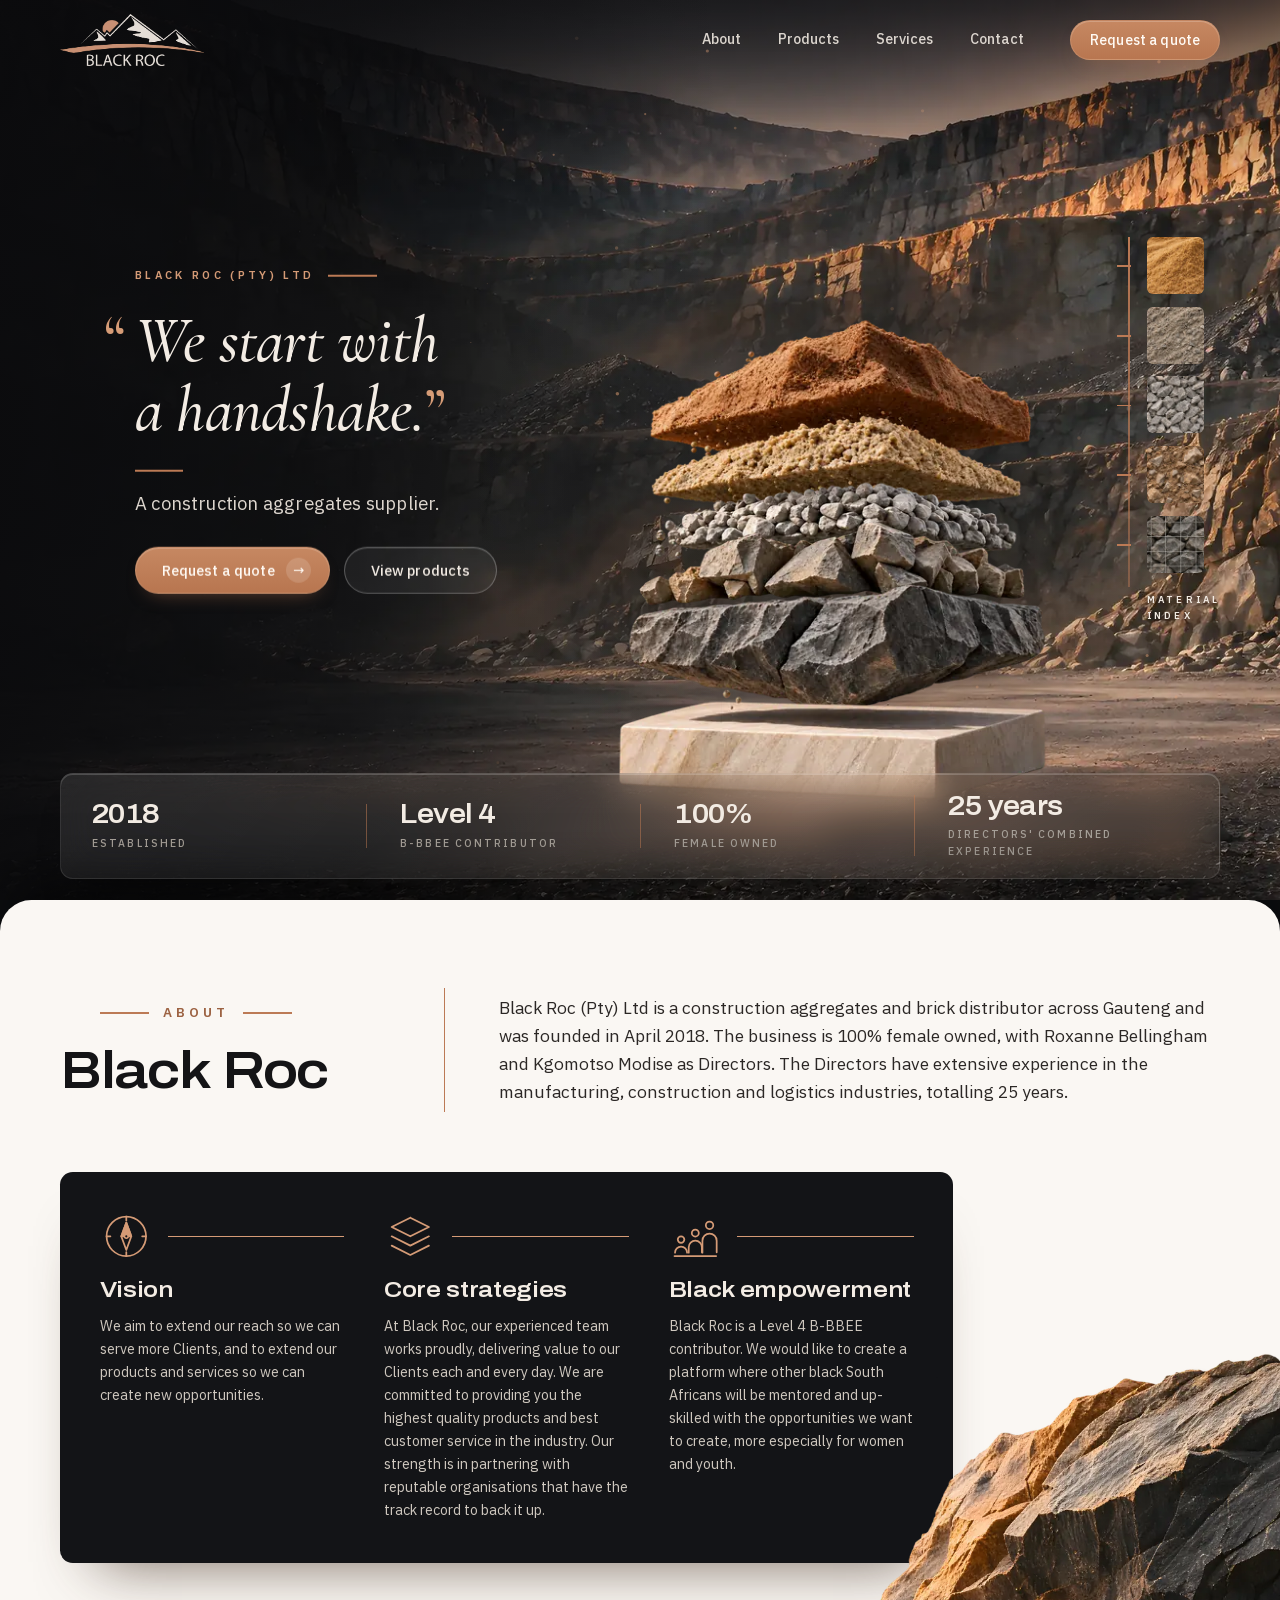
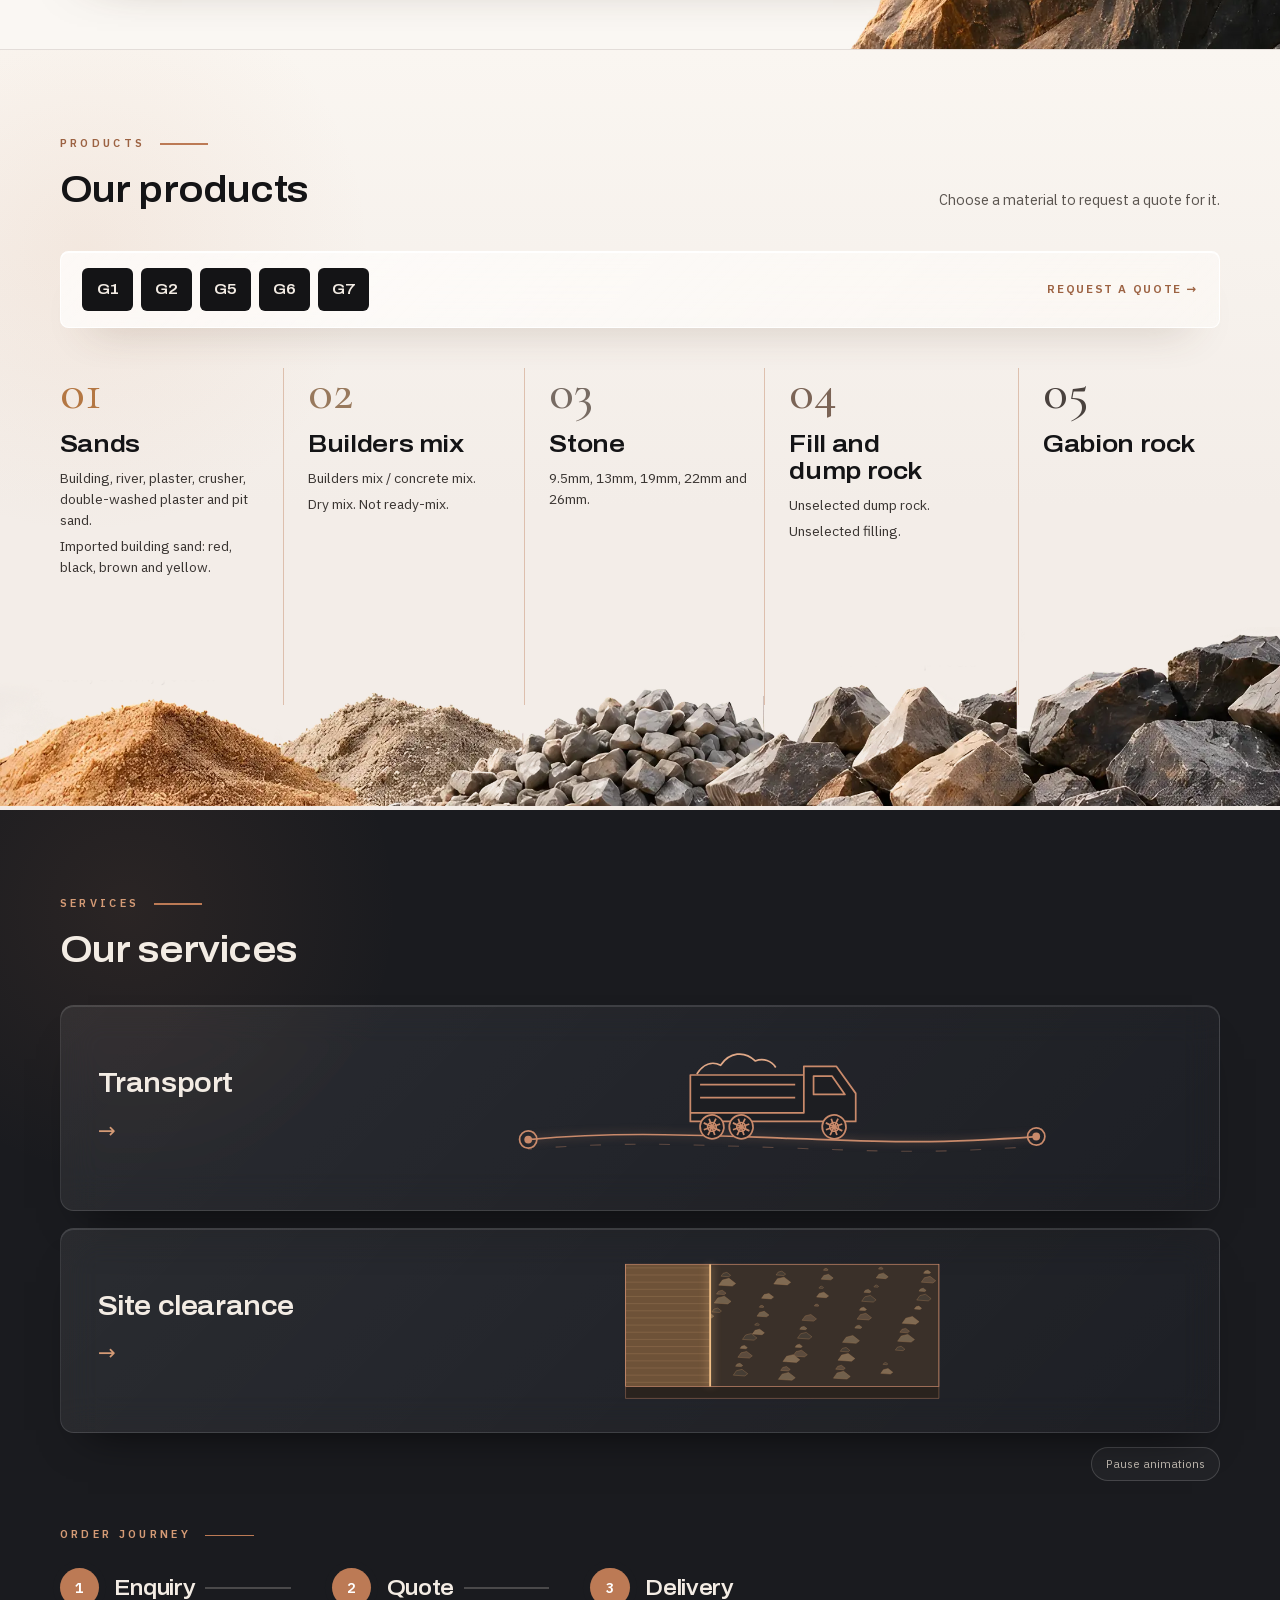
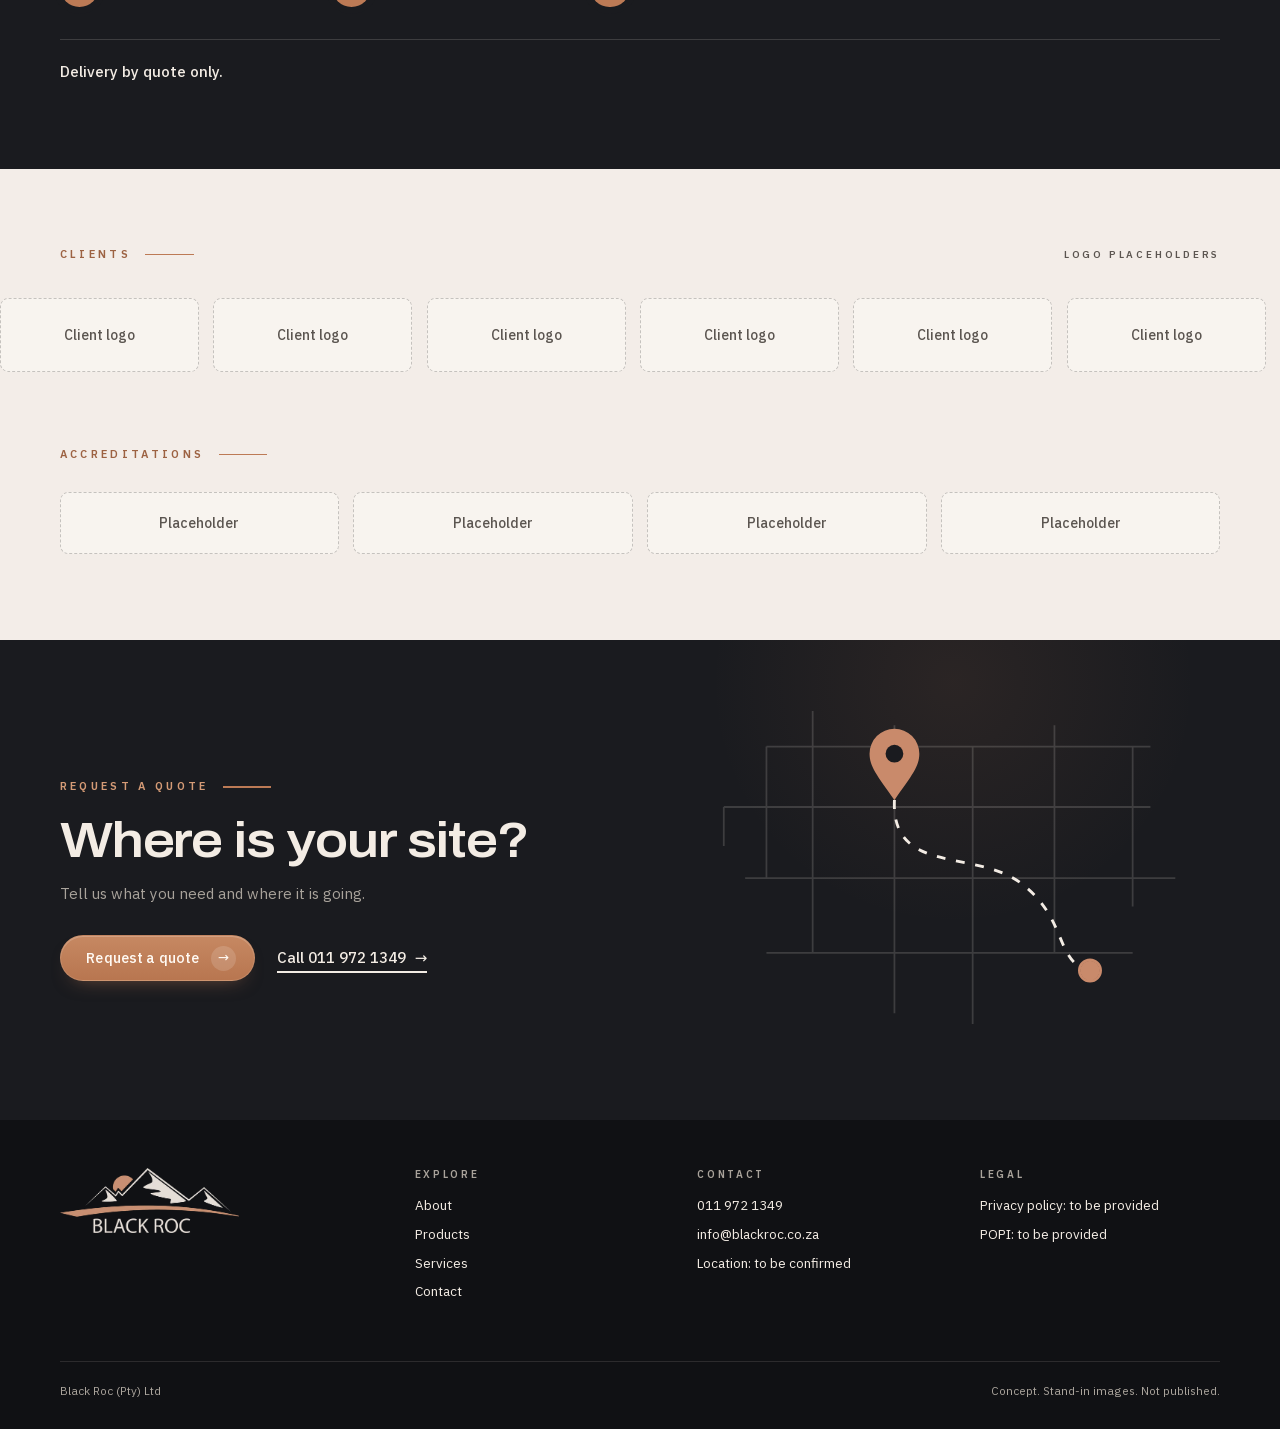
==== commit 5e28e903: "Phones: the hero no longer re-sizes when the browser bar slides in or out while scrolling Co-Authore" ====
--- a/index.html
+++ b/index.html
@@ -10,7 +10,7 @@
 <link rel="icon" href="assets/logo/blackroc-logo.png">
 <link rel="preload" href="assets/fonts/archivo-normal-latin.woff2" as="font" type="font/woff2" crossorigin><link rel="preload" href="assets/fonts/ibm-plex-sans-normal-latin.woff2" as="font" type="font/woff2" crossorigin><link rel="preload" href="assets/fonts/cormorant-garamond-italic-latin.woff2" as="font" type="font/woff2" crossorigin>
 <script>if(/[?&]theme=light/.test(location.search))document.documentElement.classList.add("light");document.documentElement.classList.add("about-inv")</script>
-<link rel="stylesheet" href="css/site.css?v=41">
+<link rel="stylesheet" href="css/site.css?v=42">
 </head>
 <body>
 <a class="skip" href="#main">Skip to content</a>
@@ -91,7 +91,7 @@
       <article class="pillar fx" style="--i:4"><div class="pl-head"><svg class="ico" viewBox="0 0 48 48" aria-hidden="true"><path pathLength="1" d="M5 42H43"/><g class="u u1"><circle pathLength="1" cx="11" cy="27" r="3"/><path pathLength="1" d="M5.5 39a5.5 5.5 0 0 1 11 0"/></g><g class="u u2"><circle pathLength="1" cx="24" cy="21" r="3.2"/><path pathLength="1" d="M18 39v-5a6 6 0 0 1 12 0v5"/></g><g class="u u3"><circle pathLength="1" cx="37" cy="14" r="3.4"/><path pathLength="1" d="M30.5 39V28a6.5 6.5 0 0 1 13 0v11"/></g></svg><span class="ln"></span></div><h3>Black empowerment</h3><p>Black Roc is a Level 4 B-BBEE contributor. We would like to create a platform where other black South Africans will be mentored and up-skilled with the opportunities we want to create, more especially for women and youth.</p></article>
     </div>
   </div>
-  <img class="rock" src="assets/rock.webp?v=41" srcset="assets/rock-800.webp 800w, assets/rock.webp?v=41 1200w" sizes="(max-width:860px) 140vw, 37vw" width="1200" height="801" alt="Stand-in image: a split rock face" loading="lazy" decoding="async">
+  <img class="rock" src="assets/rock.webp?v=42" srcset="assets/rock-800.webp 800w, assets/rock.webp?v=42 1200w" sizes="(max-width:860px) 140vw, 37vw" width="1200" height="801" alt="Stand-in image: a split rock face" loading="lazy" decoding="async">
 </section>
 
 <section class="products rv" id="products">
@@ -158,7 +158,7 @@
     <div class="base"><span>Black Roc (Pty) Ltd</span><span>Concept. Stand-in images. Not published.</span></div>
   </div>
 </footer>
-<script src="js/site.js?v=41"></script>
-<script src="js/services.js?v=41"></script>
+<script src="js/site.js?v=42"></script>
+<script src="js/services.js?v=42"></script>
 </body>
 </html>
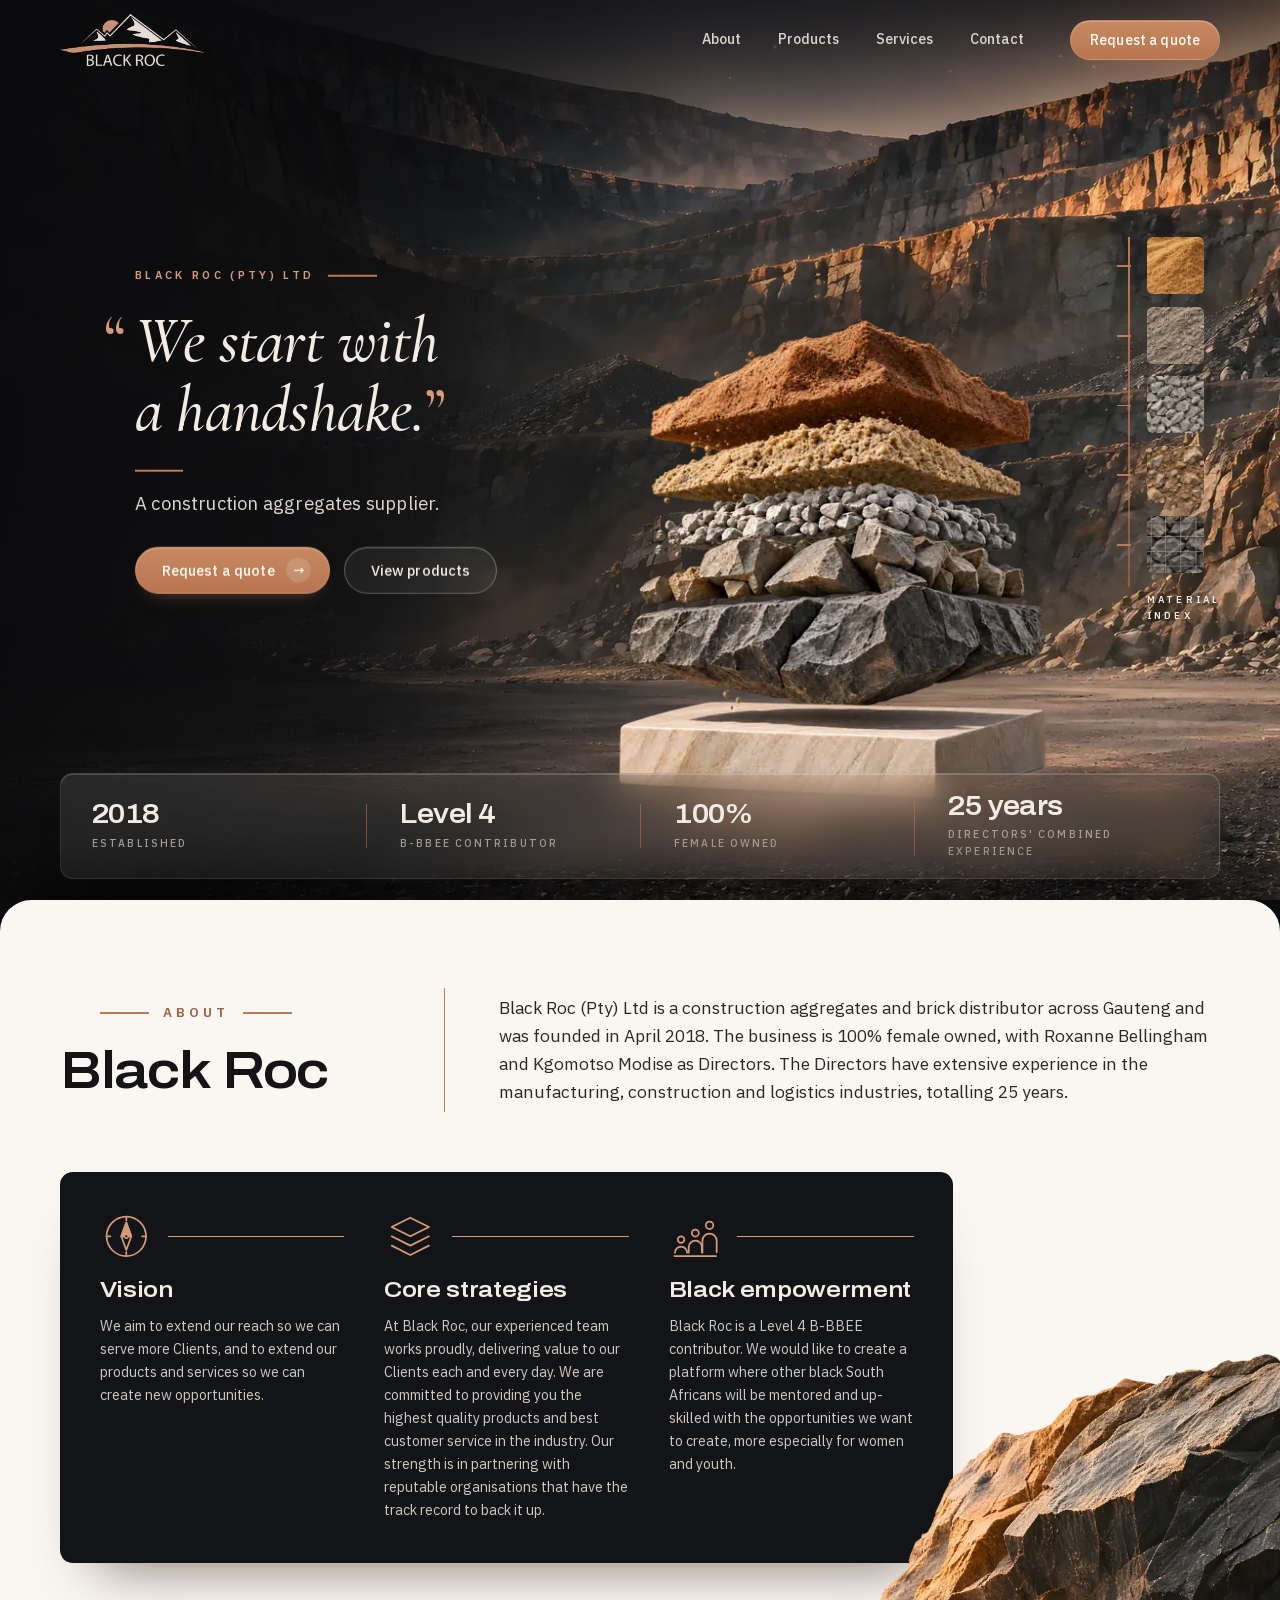
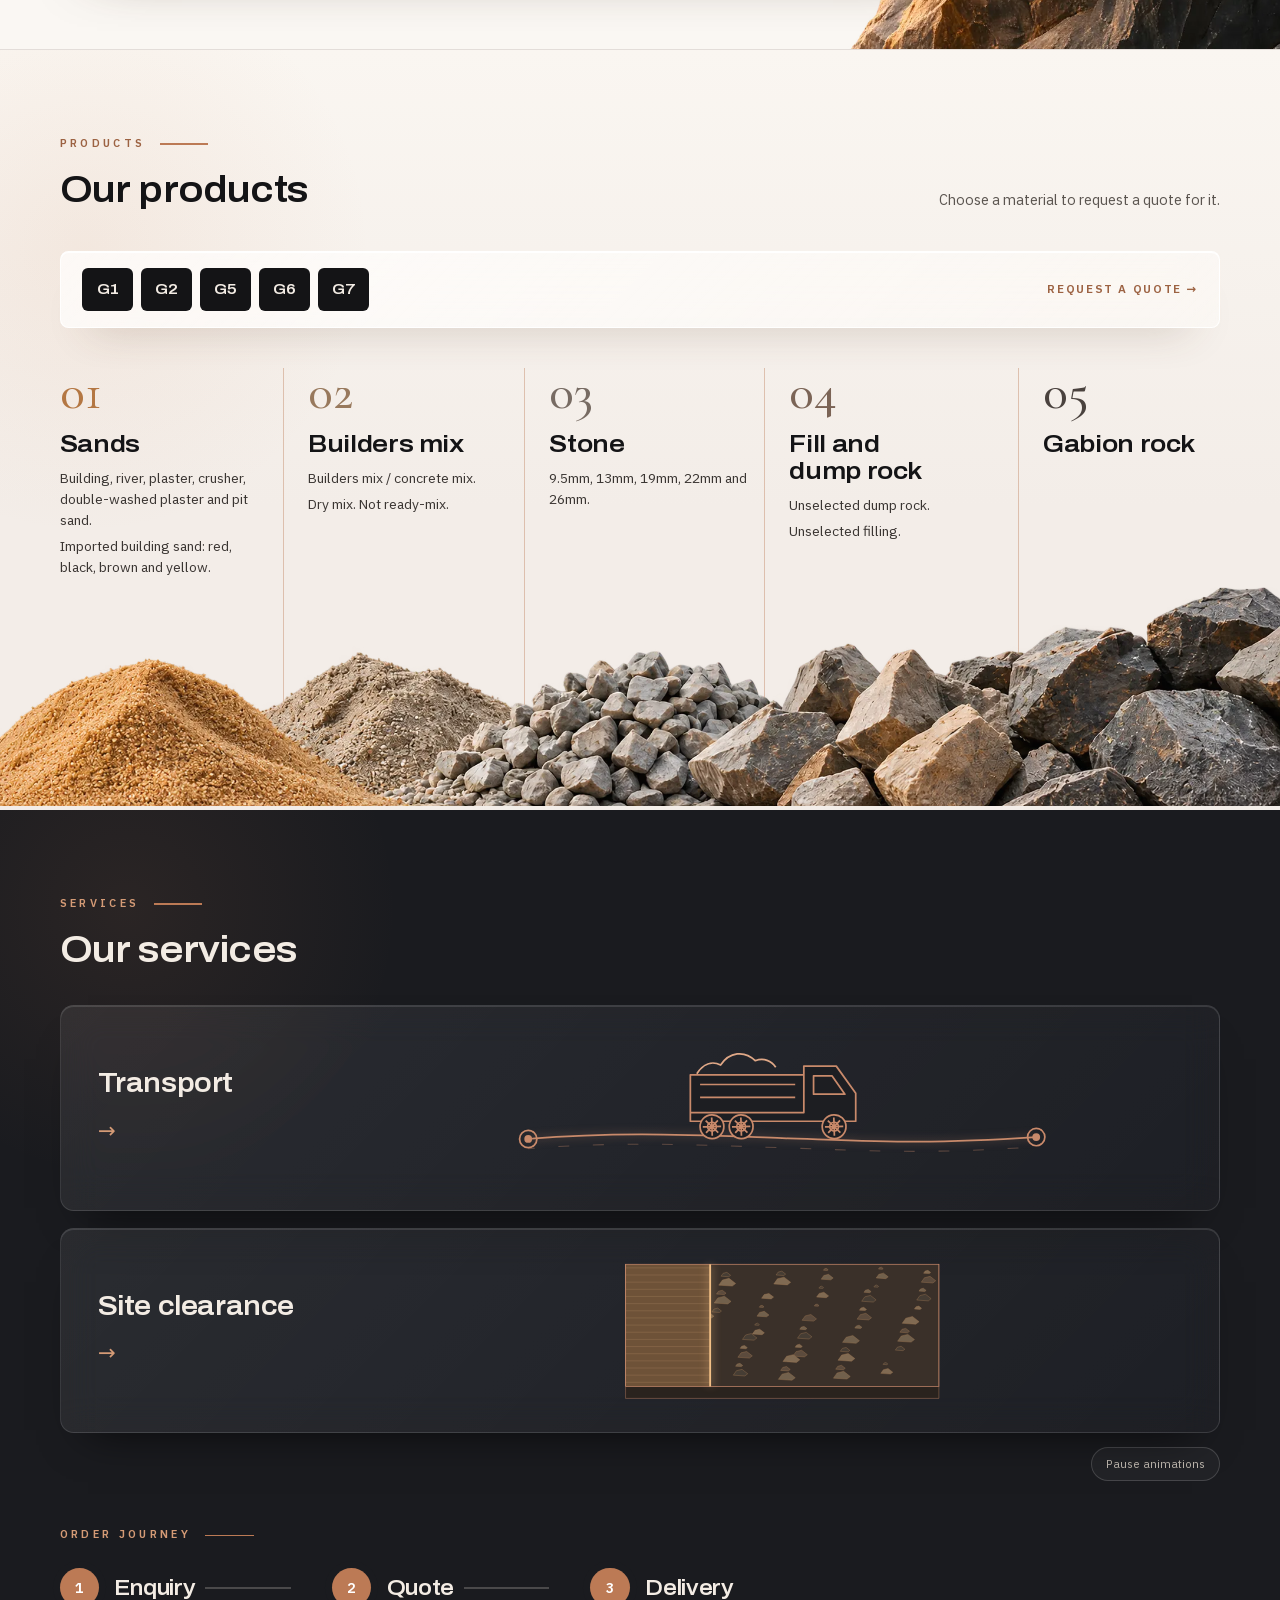
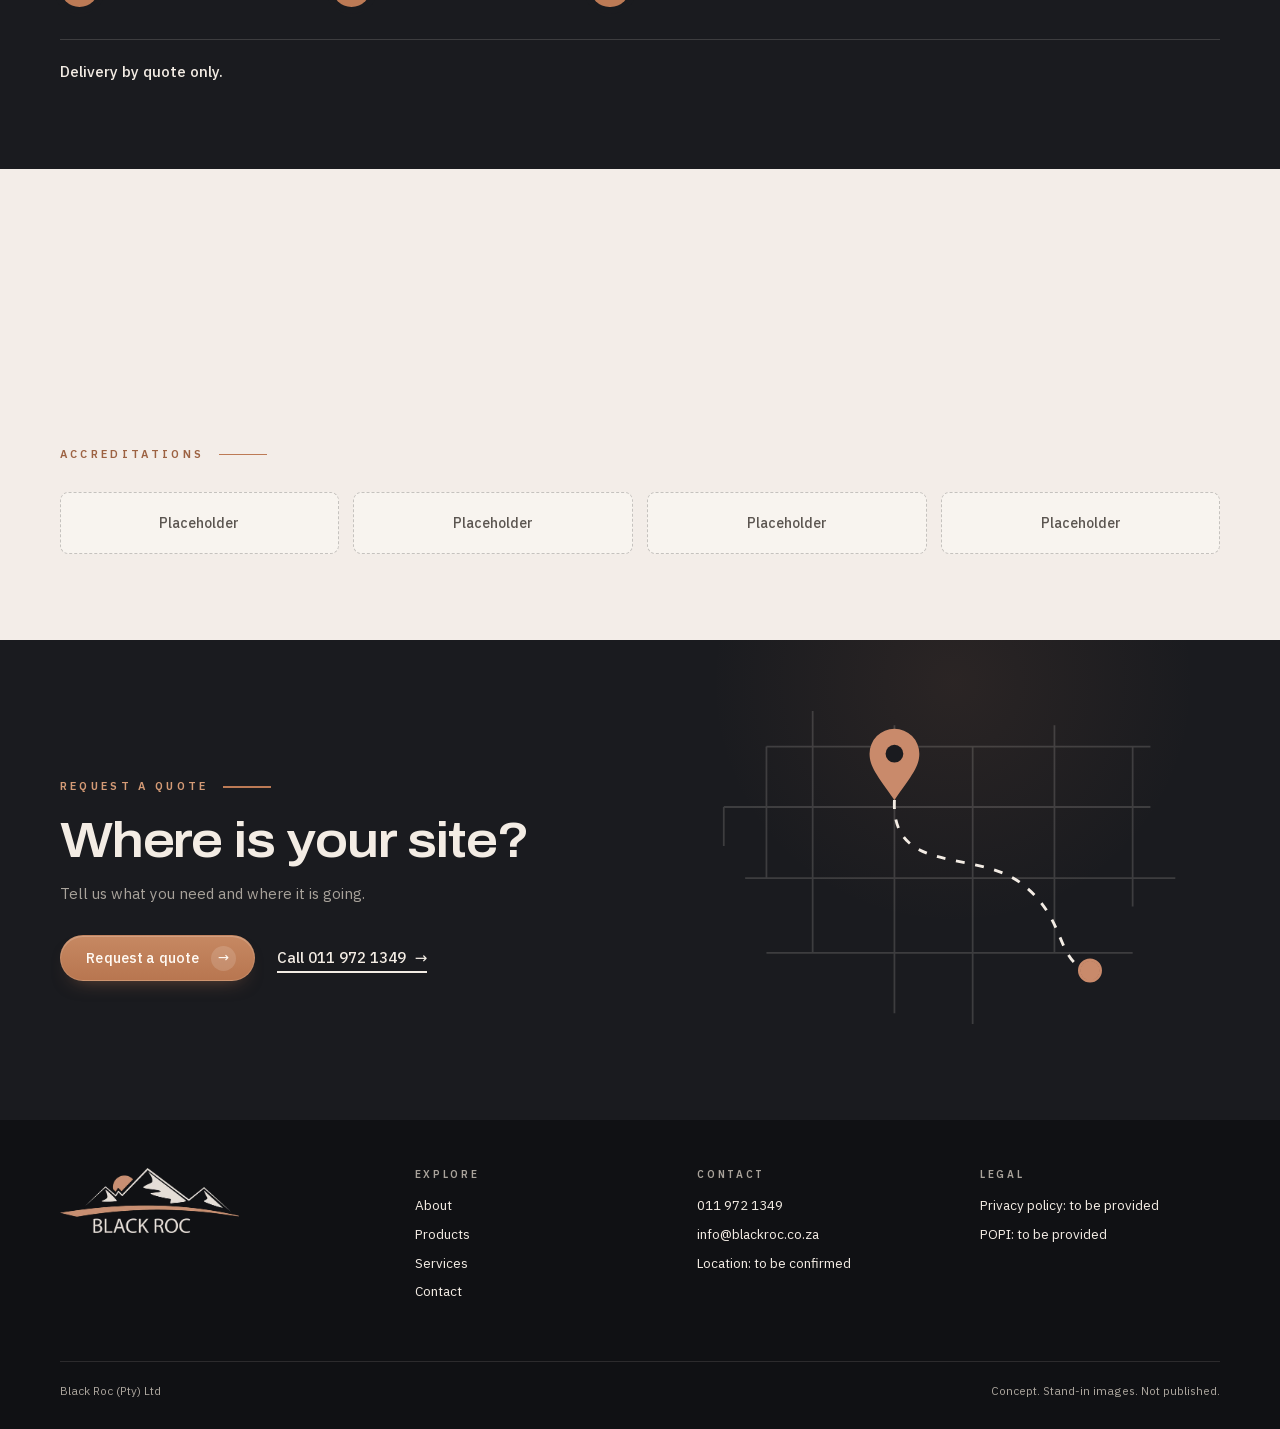
==== commit 357d7146: "Products: new material imagery (desktop strip; one pile per phone card, no fade mask) Co-Authored-By" ====
--- a/index.html
+++ b/index.html
@@ -10,7 +10,7 @@
 <link rel="icon" href="assets/logo/blackroc-logo.png">
 <link rel="preload" href="assets/fonts/archivo-normal-latin.woff2" as="font" type="font/woff2" crossorigin><link rel="preload" href="assets/fonts/ibm-plex-sans-normal-latin.woff2" as="font" type="font/woff2" crossorigin><link rel="preload" href="assets/fonts/cormorant-garamond-italic-latin.woff2" as="font" type="font/woff2" crossorigin>
 <script>if(/[?&]theme=light/.test(location.search))document.documentElement.classList.add("light");document.documentElement.classList.add("about-inv")</script>
-<link rel="stylesheet" href="css/site.css?v=42">
+<link rel="stylesheet" href="css/site.css?v=43">
 </head>
 <body>
 <a class="skip" href="#main">Skip to content</a>
@@ -91,7 +91,7 @@
       <article class="pillar fx" style="--i:4"><div class="pl-head"><svg class="ico" viewBox="0 0 48 48" aria-hidden="true"><path pathLength="1" d="M5 42H43"/><g class="u u1"><circle pathLength="1" cx="11" cy="27" r="3"/><path pathLength="1" d="M5.5 39a5.5 5.5 0 0 1 11 0"/></g><g class="u u2"><circle pathLength="1" cx="24" cy="21" r="3.2"/><path pathLength="1" d="M18 39v-5a6 6 0 0 1 12 0v5"/></g><g class="u u3"><circle pathLength="1" cx="37" cy="14" r="3.4"/><path pathLength="1" d="M30.5 39V28a6.5 6.5 0 0 1 13 0v11"/></g></svg><span class="ln"></span></div><h3>Black empowerment</h3><p>Black Roc is a Level 4 B-BBEE contributor. We would like to create a platform where other black South Africans will be mentored and up-skilled with the opportunities we want to create, more especially for women and youth.</p></article>
     </div>
   </div>
-  <img class="rock" src="assets/rock.webp?v=42" srcset="assets/rock-800.webp 800w, assets/rock.webp?v=42 1200w" sizes="(max-width:860px) 140vw, 37vw" width="1200" height="801" alt="Stand-in image: a split rock face" loading="lazy" decoding="async">
+  <img class="rock" src="assets/rock.webp?v=43" srcset="assets/rock-800.webp 800w, assets/rock.webp?v=43 1200w" sizes="(max-width:860px) 140vw, 37vw" width="1200" height="801" alt="Stand-in image: a split rock face" loading="lazy" decoding="async">
 </section>
 
 <section class="products rv" id="products">
@@ -101,13 +101,13 @@
     <span class="g-go">Request a quote <span class="ar" aria-hidden="true">→</span></span>
   </a></div>
   <div class="cols">
-    <a class="col" href="contact.html?product=Sands"><span class="num fx" style="--i:0">01</span><h3 class="fx" style="--i:1">Sands</h3><ul class="fx" style="--i:2"><li>Building, river, plaster, crusher, double-washed plaster and pit sand.</li><li>Imported building sand: red, black, brown and yellow.</li></ul><span class="go">Request a quote <span aria-hidden="true">→</span></span><img class="pile m-only" src="assets/pile1.webp" alt="Stand-in image: sands" loading="lazy" decoding="async"></a>
-    <a class="col" href="contact.html?product=Builders%20mix"><span class="num fx" style="--i:1">02</span><h3 class="fx" style="--i:2">Builders mix</h3><ul class="fx" style="--i:3"><li>Builders mix / concrete mix.</li><li>Dry mix. Not ready-mix.</li></ul><span class="go">Request a quote <span aria-hidden="true">→</span></span><img class="pile m-only" src="assets/pile2.webp" alt="Stand-in image: builders mix" loading="lazy" decoding="async"></a>
-    <a class="col" href="contact.html?product=Stone"><span class="num fx" style="--i:2">03</span><h3 class="fx" style="--i:3">Stone</h3><ul class="fx" style="--i:4"><li>9.5mm, 13mm, 19mm, 22mm and 26mm.</li></ul><span class="go">Request a quote <span aria-hidden="true">→</span></span><img class="pile m-only" src="assets/pile3.webp" alt="Stand-in image: stone" loading="lazy" decoding="async"></a>
-    <a class="col" href="contact.html?product=Fill%20and%20dump%20rock"><span class="num fx" style="--i:3">04</span><h3 class="fx" style="--i:4">Fill and<br>dump rock</h3><ul class="fx" style="--i:5"><li>Unselected dump rock.</li><li>Unselected filling.</li></ul><span class="go">Request a quote <span aria-hidden="true">→</span></span><img class="pile m-only" src="assets/pile4.webp" alt="Stand-in image: fill and dump rock" loading="lazy" decoding="async"></a>
-    <a class="col" href="contact.html?product=Gabion%20rock"><span class="num fx" style="--i:4">05</span><h3 class="fx" style="--i:5">Gabion rock</h3><span class="go">Request a quote <span aria-hidden="true">→</span></span><img class="pile m-only" src="assets/pile5.webp" alt="Stand-in image: gabion rock" loading="lazy" decoding="async"></a>
+    <a class="col" href="contact.html?product=Sands"><span class="num fx" style="--i:0">01</span><h3 class="fx" style="--i:1">Sands</h3><ul class="fx" style="--i:2"><li>Building, river, plaster, crusher, double-washed plaster and pit sand.</li><li>Imported building sand: red, black, brown and yellow.</li></ul><span class="go">Request a quote <span aria-hidden="true">→</span></span><img class="pile m-only" src="assets/products/product-1-768.webp" srcset="assets/products/product-1-768.webp 768w, assets/products/product-1-1152.webp 1152w, assets/products/product-1-1536.webp 1536w" sizes="(max-width:860px) 92vw, 1px" width="1536" height="680" alt="Stand-in image: sands" loading="lazy" decoding="async"></a>
+    <a class="col" href="contact.html?product=Builders%20mix"><span class="num fx" style="--i:1">02</span><h3 class="fx" style="--i:2">Builders mix</h3><ul class="fx" style="--i:3"><li>Builders mix / concrete mix.</li><li>Dry mix. Not ready-mix.</li></ul><span class="go">Request a quote <span aria-hidden="true">→</span></span><img class="pile m-only" src="assets/products/product-2-768.webp" srcset="assets/products/product-2-768.webp 768w, assets/products/product-2-1152.webp 1152w, assets/products/product-2-1536.webp 1536w" sizes="(max-width:860px) 92vw, 1px" width="1536" height="639" alt="Stand-in image: builders mix" loading="lazy" decoding="async"></a>
+    <a class="col" href="contact.html?product=Stone"><span class="num fx" style="--i:2">03</span><h3 class="fx" style="--i:3">Stone</h3><ul class="fx" style="--i:4"><li>9.5mm, 13mm, 19mm, 22mm and 26mm.</li></ul><span class="go">Request a quote <span aria-hidden="true">→</span></span><img class="pile m-only" src="assets/products/product-3-768.webp" srcset="assets/products/product-3-768.webp 768w, assets/products/product-3-1152.webp 1152w, assets/products/product-3-1536.webp 1536w" sizes="(max-width:860px) 92vw, 1px" width="1536" height="642" alt="Stand-in image: stone" loading="lazy" decoding="async"></a>
+    <a class="col" href="contact.html?product=Fill%20and%20dump%20rock"><span class="num fx" style="--i:3">04</span><h3 class="fx" style="--i:4">Fill and<br>dump rock</h3><ul class="fx" style="--i:5"><li>Unselected dump rock.</li><li>Unselected filling.</li></ul><span class="go">Request a quote <span aria-hidden="true">→</span></span><img class="pile m-only" src="assets/products/product-4-768.webp" srcset="assets/products/product-4-768.webp 768w, assets/products/product-4-1152.webp 1152w, assets/products/product-4-1536.webp 1536w" sizes="(max-width:860px) 92vw, 1px" width="1536" height="664" alt="Stand-in image: fill and dump rock" loading="lazy" decoding="async"></a>
+    <a class="col" href="contact.html?product=Gabion%20rock"><span class="num fx" style="--i:4">05</span><h3 class="fx" style="--i:5">Gabion rock</h3><span class="go">Request a quote <span aria-hidden="true">→</span></span><img class="pile m-only" src="assets/products/product-5-768.webp" srcset="assets/products/product-5-768.webp 768w, assets/products/product-5-1152.webp 1152w, assets/products/product-5-1536.webp 1536w" sizes="(max-width:860px) 92vw, 1px" width="1536" height="782" alt="Stand-in image: gabion rock" loading="lazy" decoding="async"></a>
   </div>
-  <img class="piles d-only" src="assets/piles.webp" srcset="assets/piles-1200.webp 1200w, assets/piles.webp 2200w" sizes="100vw" width="2200" height="307" alt="Stand-in image: piles of sand, builders mix, stone and rock" loading="lazy" decoding="async">
+  <img class="piles d-only" src="assets/products/products-strip-2172.webp" srcset="assets/products/products-strip-1200.webp 1200w, assets/products/products-strip-2172.webp 2172w" sizes="100vw" width="2172" height="376" alt="Stand-in image: piles of sands, builders mix, stone, fill and dump rock, and gabion rock" loading="lazy" decoding="async">
 </section>
 
 <section class="svc rv on-dark" id="services"><div class="wrap">
@@ -158,7 +158,7 @@
     <div class="base"><span>Black Roc (Pty) Ltd</span><span>Concept. Stand-in images. Not published.</span></div>
   </div>
 </footer>
-<script src="js/site.js?v=42"></script>
-<script src="js/services.js?v=42"></script>
+<script src="js/site.js?v=43"></script>
+<script src="js/services.js?v=43"></script>
 </body>
 </html>
--- a/css/site.css
+++ b/css/site.css
@@ -1174,3 +1174,7 @@
   .facts-below b{display:block;font-family:var(--head);font-stretch:112%;font-weight:600;line-height:1.1;letter-spacing:-.02em;font-size:clamp(.82rem,4.2vw,1.08rem);white-space:nowrap}
   .facts-below small{display:block;font-size:clamp(.42rem,2vw,.5rem);font-weight:500;letter-spacing:.08em;line-height:1.35;margin-top:.3rem;text-transform:uppercase;color:var(--mute-d);overflow-wrap:anywhere}
 }
+/* product imagery (16 Nov set): phones show each material's own pile, full card width, as supplied: no fade mask */
+@media (max-width:860px){
+  .products .col img.pile{width:100%;max-width:none;margin:1rem 0 0;-webkit-mask-image:none;mask-image:none;filter:none}
+}
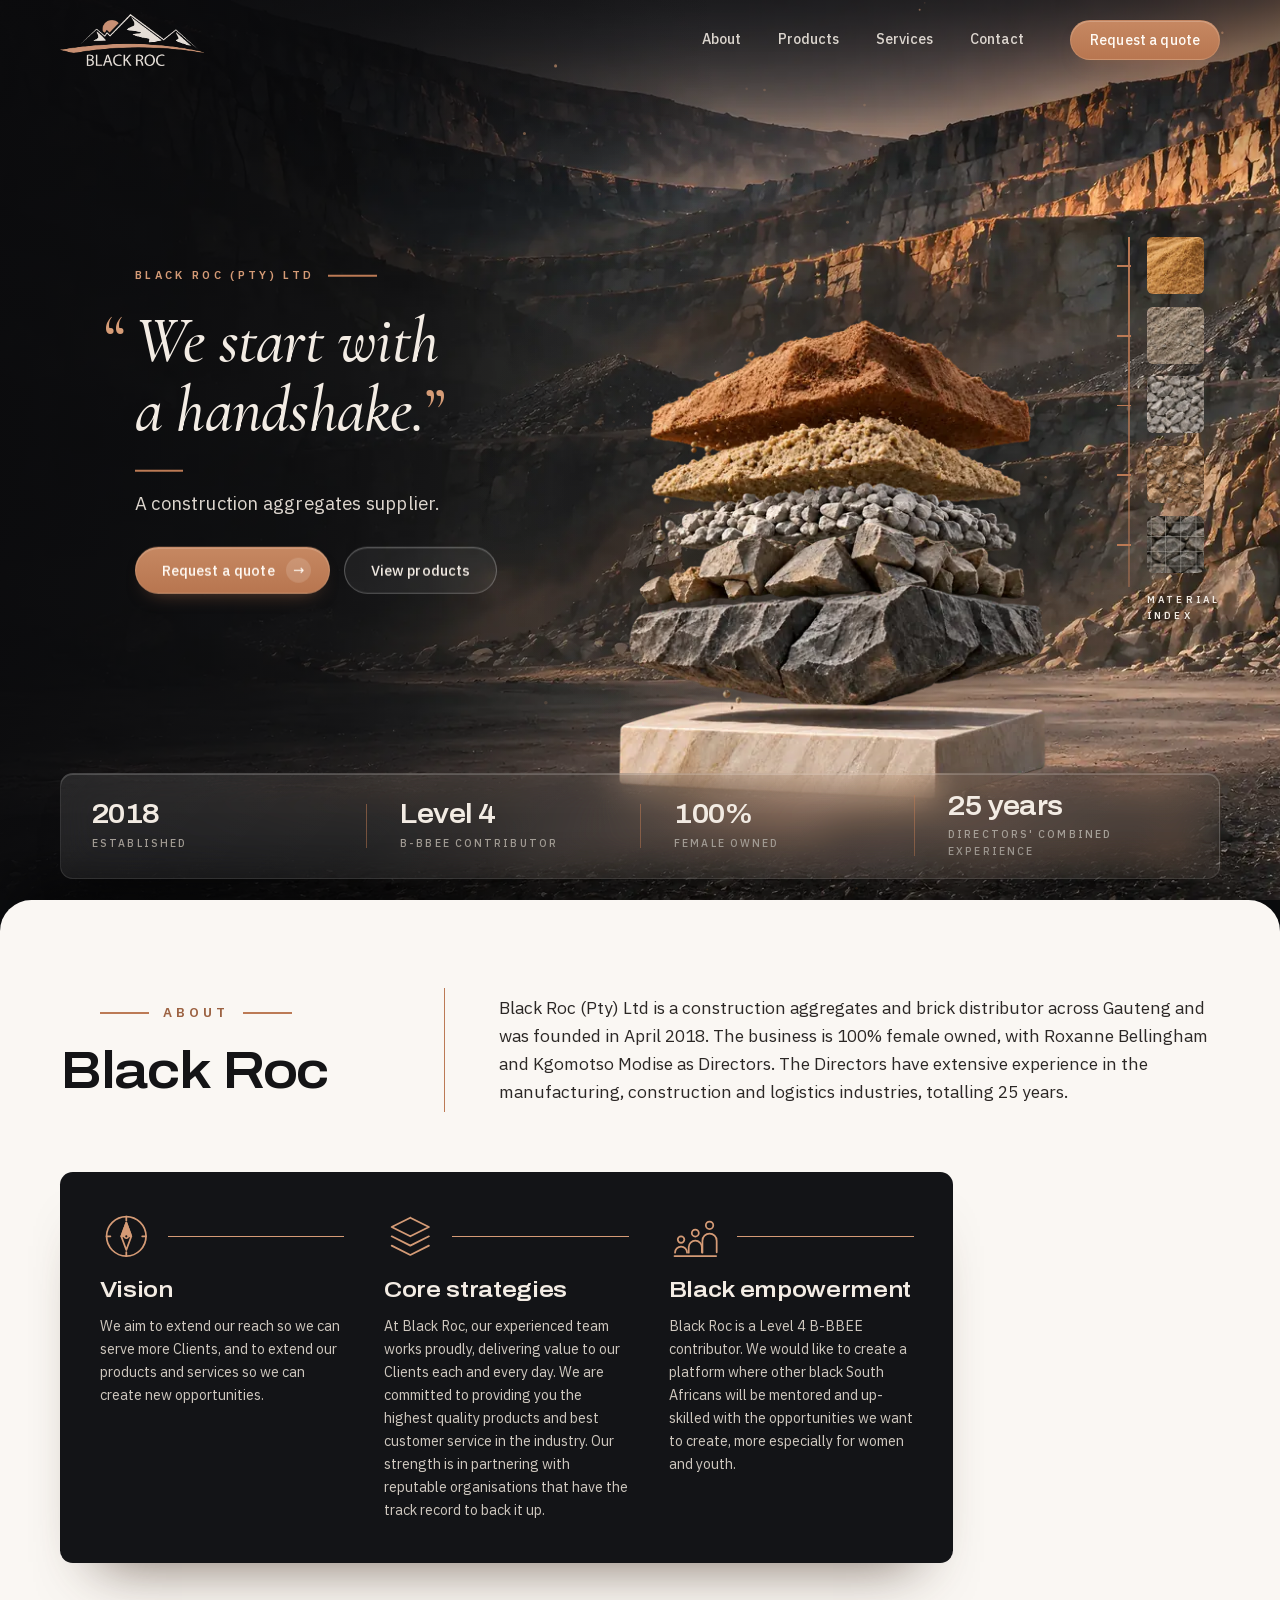
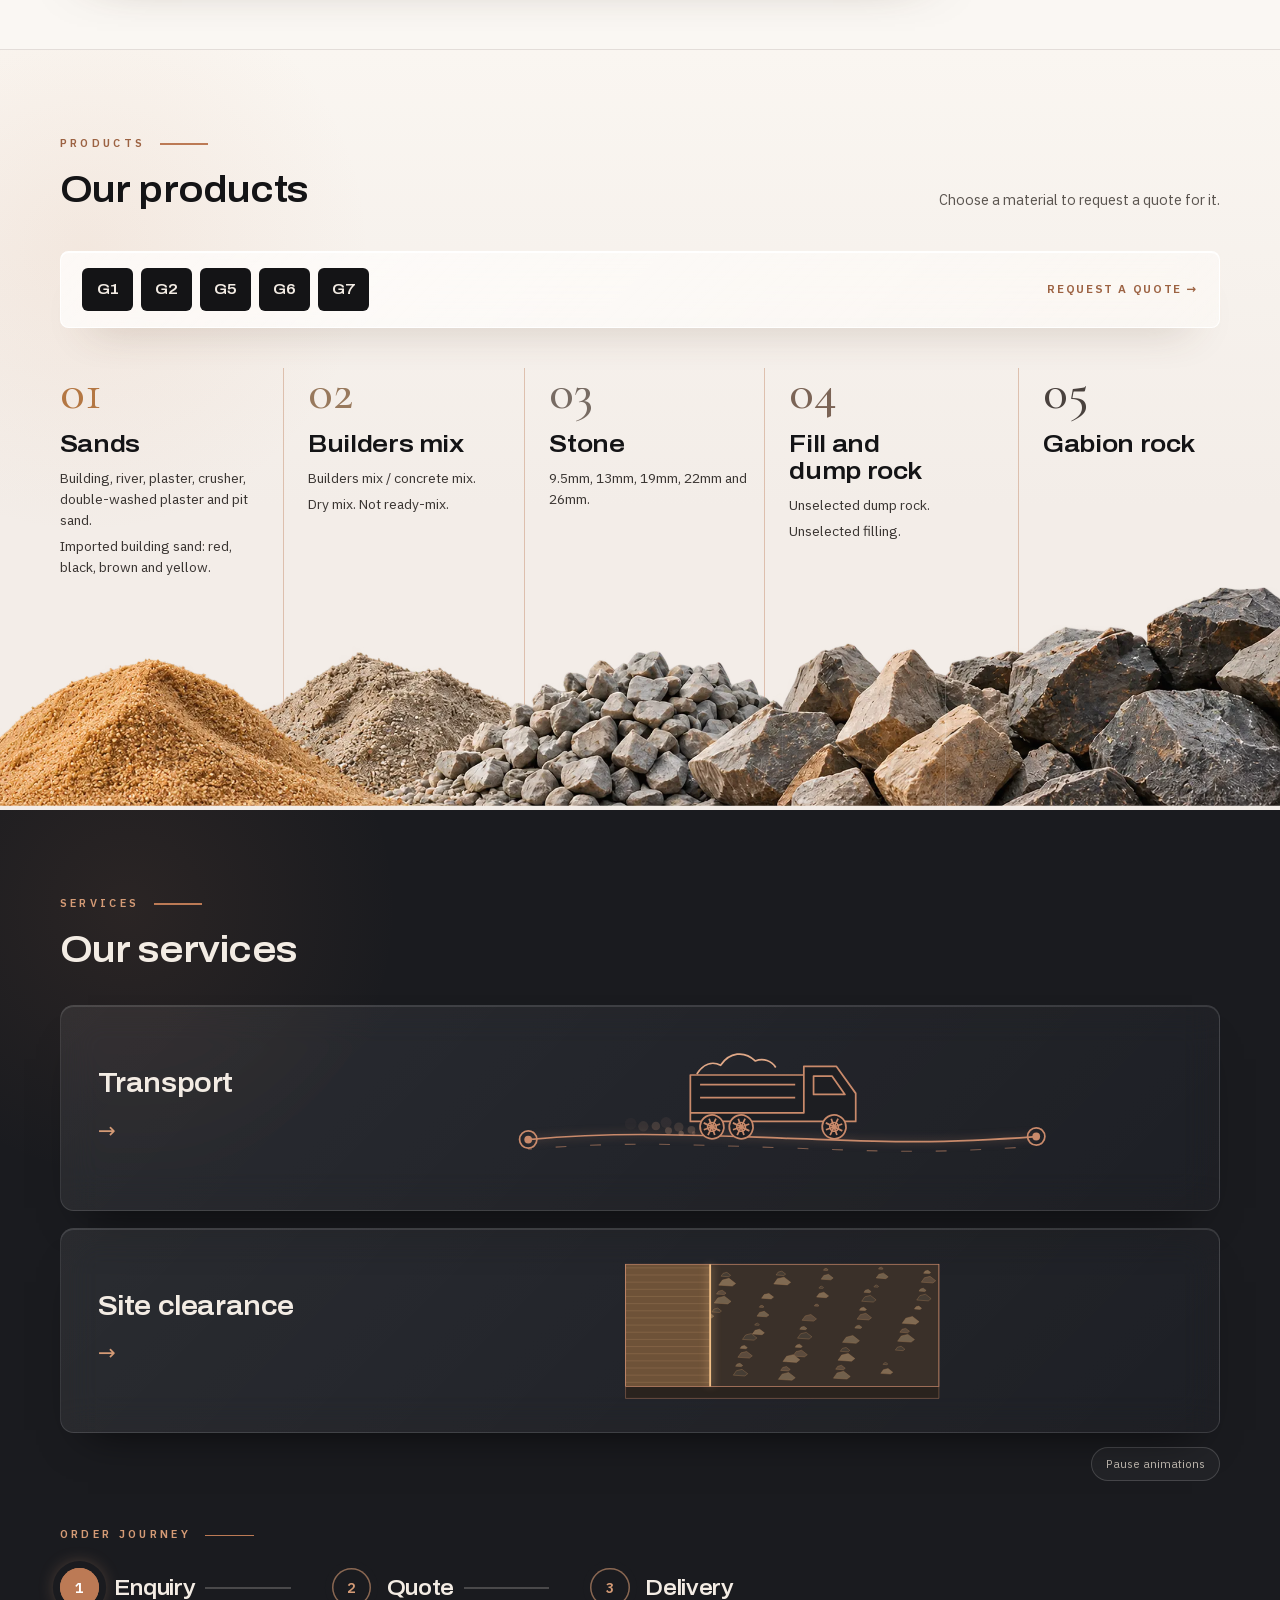
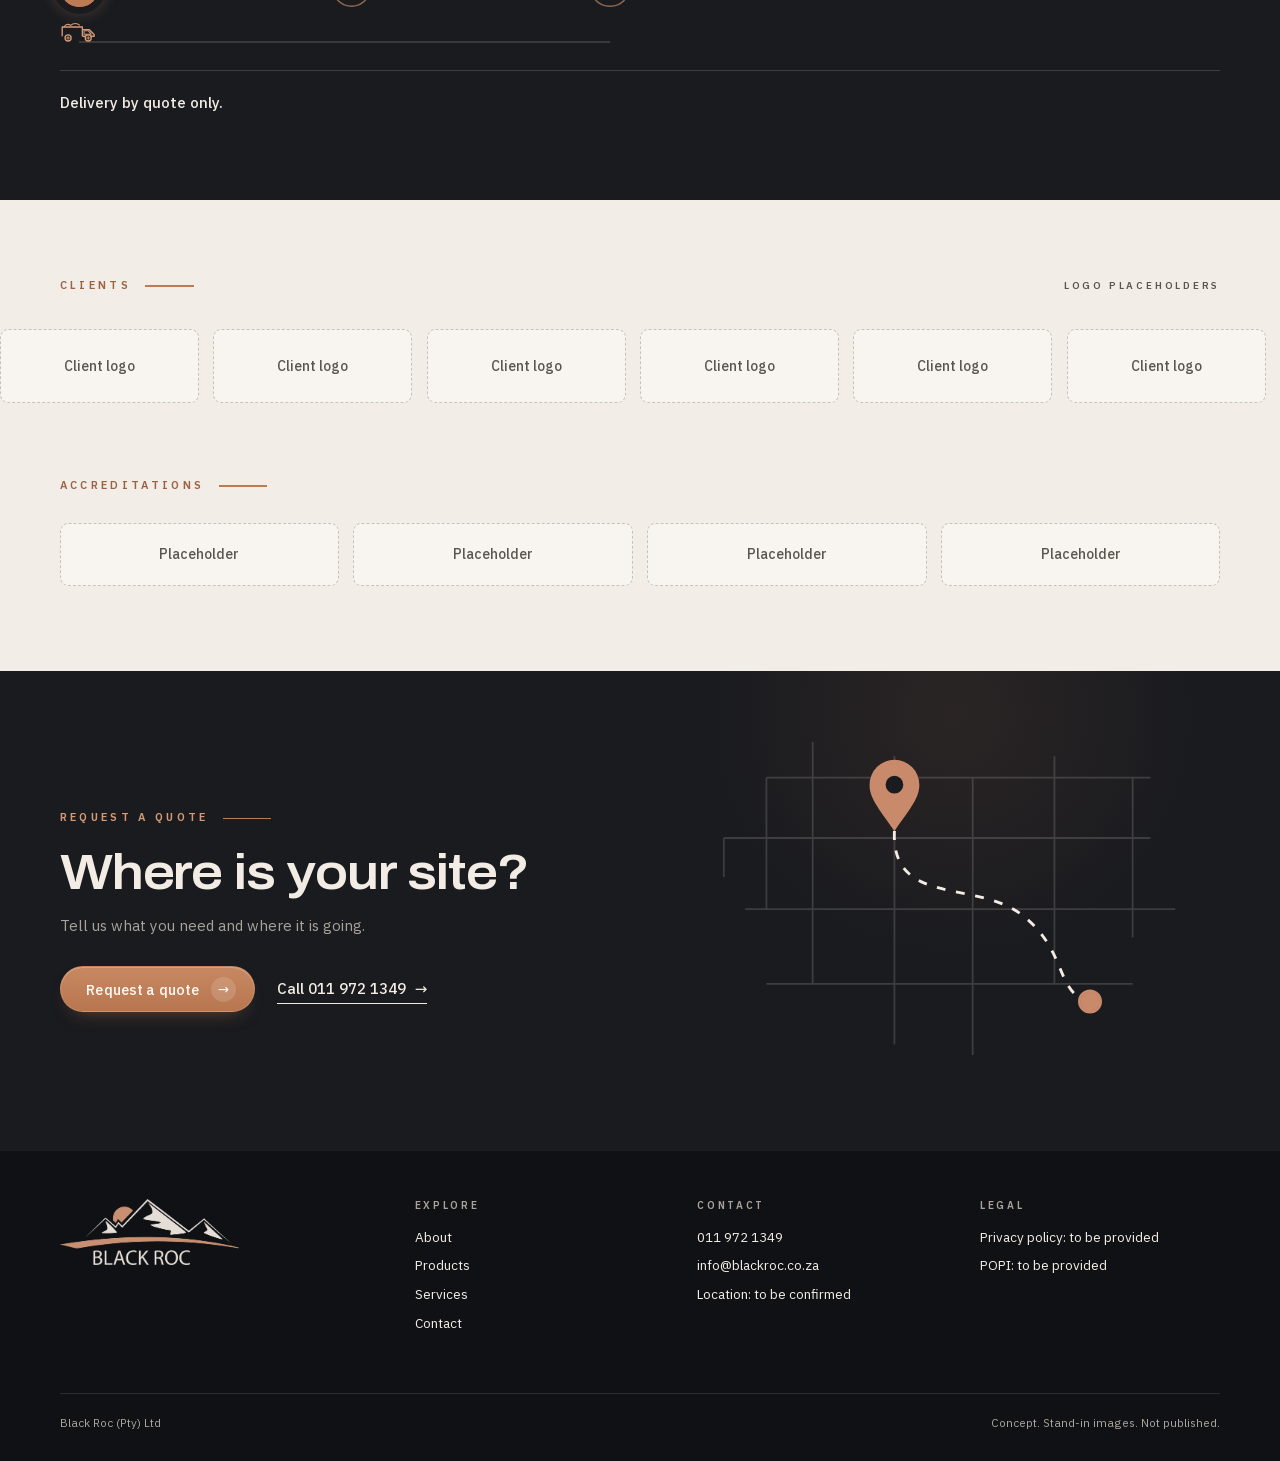
==== commit a71ba331: "More alive: rock glint, About lines in turn, piles rise in order and light with their column, number" ====
--- a/index.html
+++ b/index.html
@@ -10,7 +10,7 @@
 <link rel="icon" href="assets/logo/blackroc-logo.png">
 <link rel="preload" href="assets/fonts/archivo-normal-latin.woff2" as="font" type="font/woff2" crossorigin><link rel="preload" href="assets/fonts/ibm-plex-sans-normal-latin.woff2" as="font" type="font/woff2" crossorigin><link rel="preload" href="assets/fonts/cormorant-garamond-italic-latin.woff2" as="font" type="font/woff2" crossorigin>
 <script>if(/[?&]theme=light/.test(location.search))document.documentElement.classList.add("light");document.documentElement.classList.add("about-inv")</script>
-<link rel="stylesheet" href="css/site.css?v=43">
+<link rel="stylesheet" href="css/site.css?v=44">
 </head>
 <body>
 <a class="skip" href="#main">Skip to content</a>
@@ -91,7 +91,7 @@
       <article class="pillar fx" style="--i:4"><div class="pl-head"><svg class="ico" viewBox="0 0 48 48" aria-hidden="true"><path pathLength="1" d="M5 42H43"/><g class="u u1"><circle pathLength="1" cx="11" cy="27" r="3"/><path pathLength="1" d="M5.5 39a5.5 5.5 0 0 1 11 0"/></g><g class="u u2"><circle pathLength="1" cx="24" cy="21" r="3.2"/><path pathLength="1" d="M18 39v-5a6 6 0 0 1 12 0v5"/></g><g class="u u3"><circle pathLength="1" cx="37" cy="14" r="3.4"/><path pathLength="1" d="M30.5 39V28a6.5 6.5 0 0 1 13 0v11"/></g></svg><span class="ln"></span></div><h3>Black empowerment</h3><p>Black Roc is a Level 4 B-BBEE contributor. We would like to create a platform where other black South Africans will be mentored and up-skilled with the opportunities we want to create, more especially for women and youth.</p></article>
     </div>
   </div>
-  <img class="rock" src="assets/rock.webp?v=43" srcset="assets/rock-800.webp 800w, assets/rock.webp?v=43 1200w" sizes="(max-width:860px) 140vw, 37vw" width="1200" height="801" alt="Stand-in image: a split rock face" loading="lazy" decoding="async">
+  <span class="rock"><img class="rock-img" src="assets/rock.webp?v=44" srcset="assets/rock-800.webp 800w, assets/rock.webp?v=44 1200w" sizes="(max-width:860px) 140vw, 37vw" width="1200" height="801" alt="Stand-in image: a split rock face" loading="lazy" decoding="async"></span>
 </section>
 
 <section class="products rv" id="products">
@@ -107,13 +107,13 @@
     <a class="col" href="contact.html?product=Fill%20and%20dump%20rock"><span class="num fx" style="--i:3">04</span><h3 class="fx" style="--i:4">Fill and<br>dump rock</h3><ul class="fx" style="--i:5"><li>Unselected dump rock.</li><li>Unselected filling.</li></ul><span class="go">Request a quote <span aria-hidden="true">→</span></span><img class="pile m-only" src="assets/products/product-4-768.webp" srcset="assets/products/product-4-768.webp 768w, assets/products/product-4-1152.webp 1152w, assets/products/product-4-1536.webp 1536w" sizes="(max-width:860px) 92vw, 1px" width="1536" height="664" alt="Stand-in image: fill and dump rock" loading="lazy" decoding="async"></a>
     <a class="col" href="contact.html?product=Gabion%20rock"><span class="num fx" style="--i:4">05</span><h3 class="fx" style="--i:5">Gabion rock</h3><span class="go">Request a quote <span aria-hidden="true">→</span></span><img class="pile m-only" src="assets/products/product-5-768.webp" srcset="assets/products/product-5-768.webp 768w, assets/products/product-5-1152.webp 1152w, assets/products/product-5-1536.webp 1536w" sizes="(max-width:860px) 92vw, 1px" width="1536" height="782" alt="Stand-in image: gabion rock" loading="lazy" decoding="async"></a>
   </div>
-  <img class="piles d-only" src="assets/products/products-strip-2172.webp" srcset="assets/products/products-strip-1200.webp 1200w, assets/products/products-strip-2172.webp 2172w" sizes="100vw" width="2172" height="376" alt="Stand-in image: piles of sands, builders mix, stone, fill and dump rock, and gabion rock" loading="lazy" decoding="async">
+  <div class="piles d-only"><img class="pl" src="assets/products/products-strip-2172.webp" srcset="assets/products/products-strip-1200.webp 1200w, assets/products/products-strip-2172.webp 2172w" sizes="100vw" width="2172" height="376" alt="Stand-in image: piles of sands, builders mix, stone, fill and dump rock, and gabion rock" loading="lazy" decoding="async"><img class="pl" src="assets/products/products-strip-2172.webp" srcset="assets/products/products-strip-1200.webp 1200w, assets/products/products-strip-2172.webp 2172w" sizes="100vw" width="2172" height="376" alt="" aria-hidden="true" loading="lazy" decoding="async"><img class="pl" src="assets/products/products-strip-2172.webp" srcset="assets/products/products-strip-1200.webp 1200w, assets/products/products-strip-2172.webp 2172w" sizes="100vw" width="2172" height="376" alt="" aria-hidden="true" loading="lazy" decoding="async"><img class="pl" src="assets/products/products-strip-2172.webp" srcset="assets/products/products-strip-1200.webp 1200w, assets/products/products-strip-2172.webp 2172w" sizes="100vw" width="2172" height="376" alt="" aria-hidden="true" loading="lazy" decoding="async"><img class="pl" src="assets/products/products-strip-2172.webp" srcset="assets/products/products-strip-1200.webp 1200w, assets/products/products-strip-2172.webp 2172w" sizes="100vw" width="2172" height="376" alt="" aria-hidden="true" loading="lazy" decoding="async"></div>
 </section>
 
 <section class="svc rv on-dark" id="services"><div class="wrap">
   <div class="eyebrow">Services</div><h2 class="fx">Our services</h2>
   <div class="svc-rows">
-    <a class="svc-row fx" style="--i:1" href="contact.html?product=Transport"><div class="sv-txt"><h3>Transport</h3><span class="ar" aria-hidden="true">→</span></div><svg class="sv-art tr" viewBox="0 112 500 130" role="img" aria-label="Illustration: a truck on a road"><path class="road" fill="none" stroke="currentColor" stroke-width="1.6"/><path class="marks" fill="none" stroke="currentColor" stroke-opacity=".35" stroke-dasharray="10 22" transform="translate(0 9)"/><g class="ends"><circle class="e1" r="8" fill="none" stroke="currentColor" stroke-width="1.6"/><circle class="e1d" r="3.6" fill="currentColor"/><circle class="e2" r="8" fill="none" stroke="currentColor" stroke-width="1.6"/><circle class="e2d" r="3.6" fill="currentColor"/></g><g class="truck" stroke="currentColor" stroke-width="1.6" stroke-linejoin="round"><path class="body" d="M-85 -23h105v-35h-105z M20 -23v-43h30l18 25v26H-85v-8 M29 -57h17l12 17H29z"/><path class="load" fill="none" d="M-79 -59c6 -9 14 -12 22 -8c8 -12 22 -14 32 -4c8 -3 15 0 19 6"/><path fill="none" d="M-76 -49H12M-76 -37H12"/><g transform="translate(-65,-10)"><g class="wheel"><circle class="body" r="11"/><circle r="4"/><path d="M-8 0H8M0 -8V8M-6 -6L6 6M-6 6L6 -6"/></g></g><g transform="translate(-38,-10)"><g class="wheel"><circle class="body" r="11"/><circle r="4"/><path d="M-8 0H8M0 -8V8M-6 -6L6 6M-6 6L6 -6"/></g></g><g transform="translate(48,-10)"><g class="wheel"><circle class="body" r="11"/><circle r="4"/><path d="M-8 0H8M0 -8V8M-6 -6L6 6M-6 6L6 -6"/></g></g></g></svg></a>
+    <a class="svc-row fx" style="--i:1" href="contact.html?product=Transport"><div class="sv-txt"><h3>Transport</h3><span class="ar" aria-hidden="true">→</span></div><svg class="sv-art tr" viewBox="0 112 500 130" role="img" aria-label="Illustration: a truck on a road"><path class="road" fill="none" stroke="currentColor" stroke-width="1.6"/><path class="marks" fill="none" stroke="currentColor" stroke-opacity=".55" stroke-dasharray="10 22" transform="translate(0 9)"/><g class="ends"><circle class="e1" r="8" fill="none" stroke="currentColor" stroke-width="1.6"/><circle class="e1d" r="3.6" fill="currentColor"/><circle class="e2" r="8" fill="none" stroke="currentColor" stroke-width="1.6"/><circle class="e2d" r="3.6" fill="currentColor"/></g><g class="truck" stroke="currentColor" stroke-width="1.6" stroke-linejoin="round"><path class="body" d="M-85 -23h105v-35h-105z M20 -23v-43h30l18 25v26H-85v-8 M29 -57h17l12 17H29z"/><path class="load" fill="none" d="M-79 -59c6 -9 14 -12 22 -8c8 -12 22 -14 32 -4c8 -3 15 0 19 6"/><path fill="none" d="M-76 -49H12M-76 -37H12"/><g transform="translate(-65,-10)"><g class="wheel"><circle class="body" r="11"/><circle r="4"/><path d="M-8 0H8M0 -8V8M-6 -6L6 6M-6 6L6 -6"/></g></g><g transform="translate(-38,-10)"><g class="wheel"><circle class="body" r="11"/><circle r="4"/><path d="M-8 0H8M0 -8V8M-6 -6L6 6M-6 6L6 -6"/></g></g><g transform="translate(48,-10)"><g class="wheel"><circle class="body" r="11"/><circle r="4"/><path d="M-8 0H8M0 -8V8M-6 -6L6 6M-6 6L6 -6"/></g></g></g></svg></a>
     <a class="svc-row fx" style="--i:2" href="contact.html?product=Site%20clearance"><div class="sv-txt"><h3>Site clearance</h3><span class="ar" aria-hidden="true">→</span></div><svg class="sv-art cl" viewBox="38 62 424 214" role="img" aria-label="Illustration: a rough plot being cleared to level ground"><defs><clipPath id="clr"><rect class="rv-rect" x="45" y="60" width="130" height="205"/></clipPath></defs><g transform="translate(250 160) scale(1 .78) translate(-250 -160)"><path class="slab" d="M45 265V285H455V265"/><rect class="rough" x="45" y="60" width="410" height="205"/><g class="debris"></g><g clip-path="url(#clr)"><rect class="clear" x="45" y="60" width="410" height="205"/><g class="rows"></g></g><rect class="edge" x="45" y="60" width="410" height="205"/><path class="sweep"/></g></svg></a>
   </div>
   <button class="anim-toggle fx" style="--i:3" type="button" aria-pressed="false">Pause animations</button>
@@ -158,7 +158,7 @@
     <div class="base"><span>Black Roc (Pty) Ltd</span><span>Concept. Stand-in images. Not published.</span></div>
   </div>
 </footer>
-<script src="js/site.js?v=43"></script>
-<script src="js/services.js?v=43"></script>
+<script src="js/site.js?v=44"></script>
+<script src="js/services.js?v=44"></script>
 </body>
 </html>
--- a/css/site.css
+++ b/css/site.css
@@ -1178,3 +1178,87 @@
 @media (max-width:860px){
   .products .col img.pile{width:100%;max-width:none;margin:1rem 0 0;-webkit-mask-image:none;mask-image:none;filter:none}
 }
+
+/* ================= ALIVE (17 Nov): motion in images and lines only; words stay still ================= */
+.about .rock-img{display:block;width:100%;height:auto}
+@media (max-width:860px){.about .rock{display:block}}
+/* 1. a warm glint passes over the rock face now and then */
+.about .rock::after{content:"";position:absolute;inset:0;pointer-events:none;opacity:0;
+  background:linear-gradient(110deg,transparent 38%,rgba(255,206,160,.5) 50%,transparent 62%) 100% 0/320% 100% no-repeat;
+  -webkit-mask:url(../assets/rock.webp?v=44) center/100% 100% no-repeat;mask:url(../assets/rock.webp?v=44) center/100% 100% no-repeat;mix-blend-mode:screen}
+@keyframes glint{0%{background-position:100% 0;opacity:1}38%{background-position:0 0;opacity:1}39%,100%{background-position:0 0;opacity:0}}
+/* 2. the three copper lines draw one after another, then a light runs along them now and then */
+.panel .pillar:nth-child(1) .pl-head .ln{transition:transform 1.1s var(--ease) .8s}
+.panel .pillar:nth-child(2) .pl-head .ln{transition:transform 1.1s var(--ease) 1.5s}
+.panel .pillar:nth-child(3) .pl-head .ln{transition:transform 1.1s var(--ease) 2.2s}
+.pl-head .ln{position:relative;overflow:hidden}
+.pl-head .ln::after{content:"";position:absolute;top:0;bottom:0;left:0;width:30%;background:linear-gradient(90deg,transparent,#ffe2c8,transparent);transform:translateX(-110%)}
+@keyframes lnRun{0%{transform:translateX(-110%)}32%,100%{transform:translateX(360%)}}
+/* 3 + 4. desktop: one copy of the strip per material, each rising in turn; pointing at a column lights its pile */
+.piles{aspect-ratio:2172/376}
+.piles .pl{position:absolute;inset:0;display:block;width:100%;height:100%;transition:transform 1.3s var(--ease),opacity 1s var(--ease),filter .5s var(--ease);transition-delay:calc(.35s + var(--k) * .2s)}
+.piles .pl:nth-child(1){--k:0;clip-path:inset(0 79.7% 0 0%)}
+.piles .pl:nth-child(2){--k:1;clip-path:inset(0 60.17% 0 20.3%)}
+.piles .pl:nth-child(3){--k:2;clip-path:inset(0 38.9% 0 39.83%)}
+.piles .pl:nth-child(4){--k:3;clip-path:inset(0 26.150000000000006% 0 61.1%)}
+.piles .pl:nth-child(5){--k:4;clip-path:inset(0 0% 0 73.85%)}
+
+.products.rv .piles{transform:none;opacity:1}
+.products.rv .piles .pl{transform:translateY(3.2rem);opacity:0}
+.products.done .piles .pl{transition-delay:0s}
+/* once settled, one whole copy shows (no seams); pointing at a column dims the other piles through a soft-edged window */
+.products.done .piles .pl:first-child{clip-path:none}
+.products.done .piles .pl+.pl{visibility:hidden}
+@property --wl{syntax:'<percentage>';inherits:true;initial-value:0%}
+@property --wr{syntax:'<percentage>';inherits:true;initial-value:20%}
+.products .piles{transition:transform 2s var(--ease) .3s,opacity 1.6s var(--ease) .3s,--wl .55s var(--ease),--wr .55s var(--ease)}
+.piles::after{content:"";position:absolute;inset:0;z-index:1;pointer-events:none;opacity:0;
+  background:linear-gradient(90deg,rgba(18,14,11,.58) calc(var(--wl) - 5%),rgba(18,14,11,0) var(--wl),rgba(18,14,11,0) var(--wr),rgba(18,14,11,.58) calc(var(--wr) + 5%));
+  -webkit-mask:url(../assets/products/products-strip-2172.webp) center/100% 100% no-repeat;mask:url(../assets/products/products-strip-2172.webp) center/100% 100% no-repeat;
+  transition:opacity .5s var(--ease)}
+.piles.pick::after{opacity:1}
+/* 5. numbers 01-05 arrive in order, then the G chips */
+.products .col:nth-child(1){--c:0}.products .col:nth-child(2){--c:1}.products .col:nth-child(3){--c:2}.products .col:nth-child(4){--c:3}.products .col:nth-child(5){--c:4}
+.products .col .num.fx{transform-origin:left bottom;transition-delay:calc(.25s + var(--c) * .17s)}
+.products.rv .col .num.fx{transform:translateY(1.4rem) scale(.78)}
+.products.done .col .num.fx{transition-delay:0s}
+.g-tiles b{transition:transform .7s var(--ease),opacity .6s var(--ease),background .4s}
+.products.rv .g-tiles b{opacity:0;transform:translateY(.9rem)}
+.products:not(.done) .g-tiles b:nth-child(1){transition-delay:0.9s}
+.products:not(.done) .g-tiles b:nth-child(2){transition-delay:1.0s}
+.products:not(.done) .g-tiles b:nth-child(3){transition-delay:1.1s}
+.products:not(.done) .g-tiles b:nth-child(4){transition-delay:1.2s}
+.products:not(.done) .g-tiles b:nth-child(5){transition-delay:1.3s}
+
+/* phones: each card's pile rises as the card arrives; the card in the middle of the screen is lit */
+@media (max-width:860px){
+  html.alive .products .col img.pile{transition:transform 1.2s var(--ease),opacity 1s var(--ease),filter .6s var(--ease);filter:brightness(.8) saturate(.85)}
+  html.alive .products .col:not(.in) img.pile{opacity:0;transform:translateY(1.6rem)}
+  html.alive .products .col.mid img.pile{filter:none}
+}
+/* 6. order journey: the line fills, circles light up as it reaches them, a small truck drives along beneath */
+html.alive .journey.h i{background:transparent;color:var(--copper-l);box-shadow:inset 0 0 0 1.5px rgba(213,155,118,.6),0 0 0 .5rem var(--dark);transition:background .5s,color .5s,box-shadow .5s,transform .7s var(--ease),opacity .5s}
+html.alive .journey.h i.on{background:var(--copper);color:#fff;box-shadow:inset 0 0 0 1.5px var(--copper),0 0 0 .5rem var(--dark),0 0 1.3rem .2rem rgba(213,155,118,.45)}
+html.alive .journey.h li+li::before{background:linear-gradient(90deg,var(--copper-l) var(--jf,0%),rgba(243,236,228,.22) var(--jf,0%))}
+.j-row{position:relative}
+.jroad{position:absolute;height:1.5px;background:rgba(243,236,228,.14);pointer-events:none}
+.jroad .jfill{position:absolute;left:0;top:0;bottom:0;width:var(--jw,0px);background:linear-gradient(90deg,rgba(213,155,118,.25),var(--copper-l))}
+.jroad .jtruck{position:absolute;bottom:1px;left:var(--jw,0px);width:2.6rem;height:auto;transform:translateX(-50%);color:var(--copper-l);overflow:visible}
+html.alive .svc .byq{margin-top:4.4rem}
+html.light .jroad{background:rgba(20,20,22,.12)}
+html.light.alive .journey.h i{box-shadow:inset 0 0 0 1.5px rgba(188,122,85,.6),0 0 0 .5rem #f7f2ec;color:var(--copper)}
+html.light.alive .journey.h i.on{color:#fff;box-shadow:inset 0 0 0 1.5px var(--copper),0 0 0 .5rem #f7f2ec}
+html.light.alive .journey.h li+li::before{background:linear-gradient(90deg,var(--copper) var(--jf,0%),rgba(20,20,22,.18) var(--jf,0%))}
+/* the loops run only on screen, never for reduced motion, and stop on Pause */
+@media (prefers-reduced-motion:no-preference){
+  .about.live .rock::after{animation:glint 9s ease-in-out 2.8s infinite}
+  .about.live .pl-head .ln::after{animation:lnRun 8s ease-in-out infinite}
+  .about.live .pillar:nth-child(1) .ln::after{animation-delay:3.6s}
+  .about.live .pillar:nth-child(2) .ln::after{animation-delay:4.1s}
+  .about.live .pillar:nth-child(3) .ln::after{animation-delay:4.6s}
+  html.paused .about .rock::after,html.paused .pl-head .ln::after{animation-play-state:paused}
+}
+@media (prefers-reduced-motion:reduce){
+  .products.rv .piles .pl,.products.rv .g-tiles b,.products.rv .col .num.fx,html.alive .products .col img.pile{opacity:1!important;transform:none!important}
+  .pl-head .ln::after,.about .rock::after{display:none}
+}
